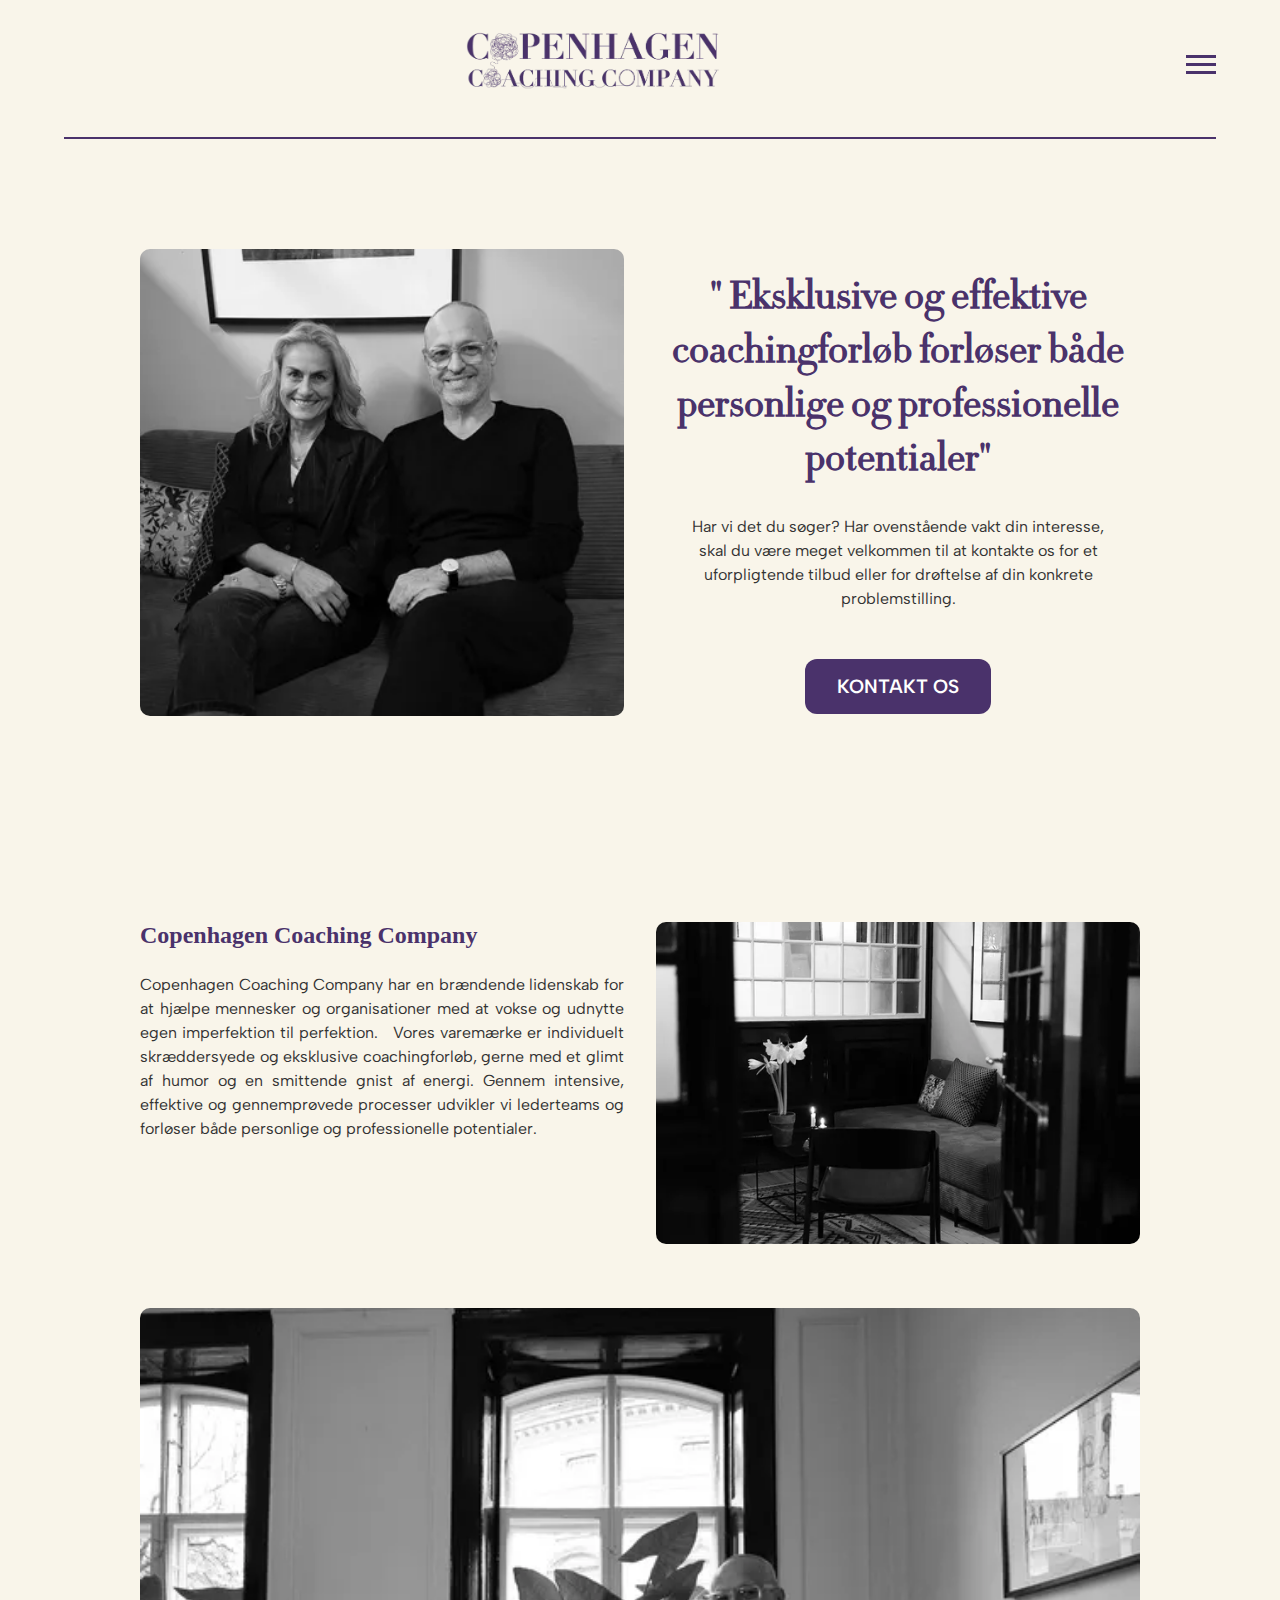
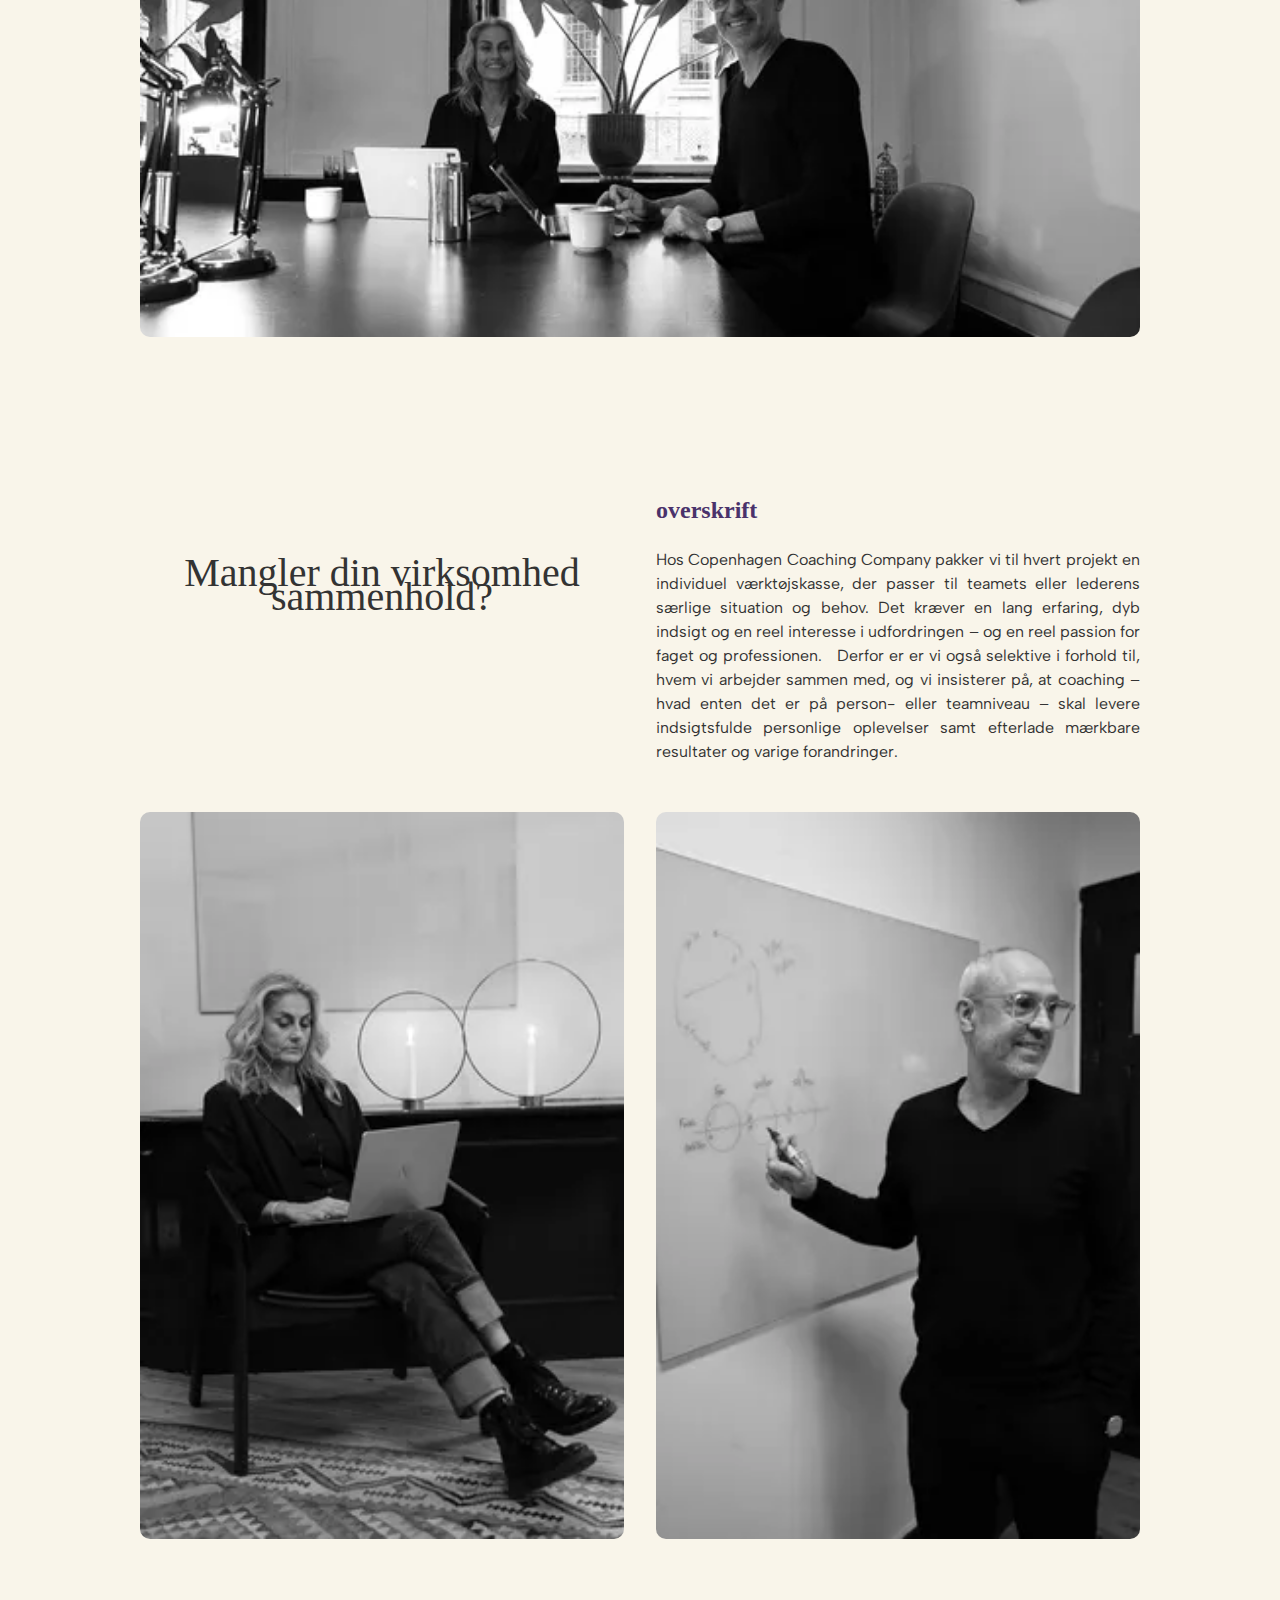
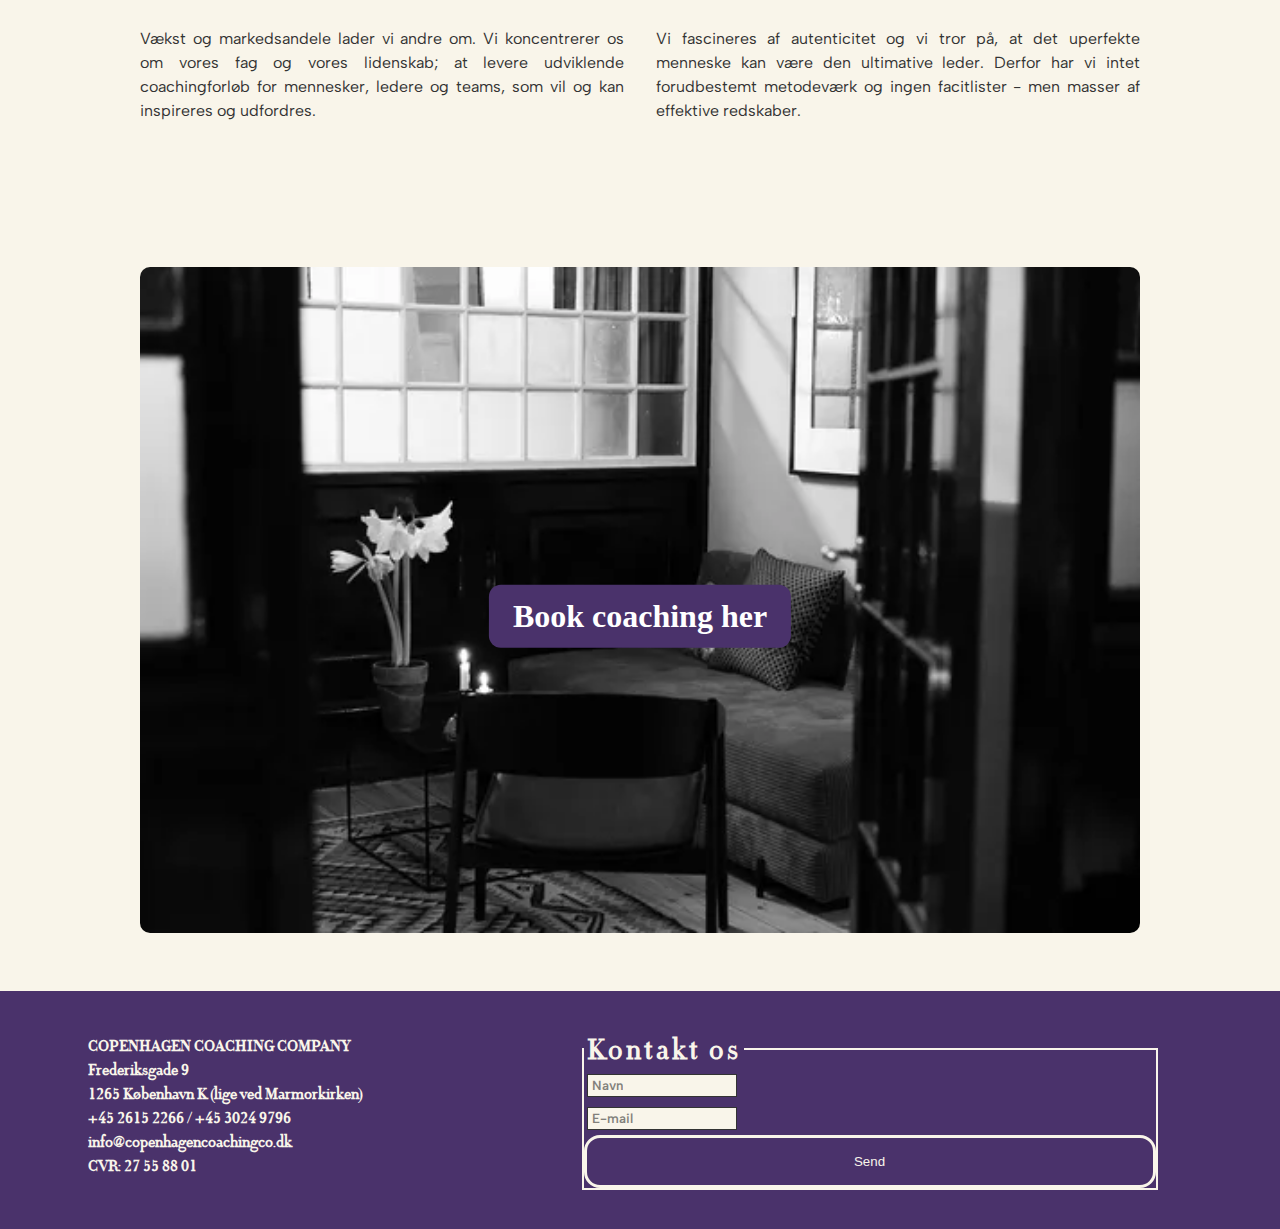
==== index.html @ 11c20cec "oprydning af kode" ====
<!DOCTYPE html>
<html lang="da">
  <head>
    <meta charset="UTF-8" />
    <meta name="viewport" content="width=device-width, initial-scale=1.0" />
    <link rel="stylesheet" href="css/mutual_styles.css" />
    <link rel="stylesheet" href="css/forside.css" />
    <meta name="robots" content="noindex" />
    <!-- FONT -->
    <link rel="preconnect" href="https://fonts.googleapis.com" />
    <link rel="preconnect" href="https://fonts.gstatic.com" crossorigin />
    <link
      href="https://fonts.googleapis.com/css2?family=Albert+Sans:ital,wght@0,100..900;1,100..900&display=swap"
      rel="stylesheet"
    />
    <!-- FONT -->

    <title>Copenhagen Coaching Company</title>
  </head>
  <body>
    <header>
      <nav>
        <div class="placer"></div>
        <a href="index.html"
          ><img class="logo" src="billeder/CCC.LOGO.webp" alt="CCC Logo"
        /></a>
        <ul class="menu">
          <li><a href="index.html">Forside</a></li>
          <li><a href="ydelser.html">Vores Ydelser</a></li>
          <li><a href="hvem-er-vi.html">Hvem er vi?</a></li>
          <li><a href="kontakt.html">Kontakt</a></li>
        </ul>
        <div class="burger">
          <div class="line"></div>
          <div class="line"></div>
          <div class="line"></div>
        </div>
      </nav>
      <hr />
    </header>

    <main>
      <blockquote class="hide_desktop">
        " Eksklusive og effektive coachingforløb forløser både personlige og
        professionelle potentialer"
      </blockquote>
      <section class="none_to_grid_1-1" id="firstgrid">
        <img
          src="billeder/fælles_1_result.webp"
          alt="Kirsten Cleeman og Rene Bach"
        />

        <div>
          <blockquote class="hide_mobil">
            " Eksklusive og effektive coachingforløb forløser både personlige og
            professionelle potentialer"
          </blockquote>
          <p class="p1">
            Har vi det du søger? Har ovenstående vakt din interesse, skal du
            være meget velkommen til at kontakte os for et uforpligtende tilbud
            eller for drøftelse af din konkrete problemstilling.
          </p>
          <a href="kontakt.html" class="button">KONTAKT OS</a>
        </div>
      </section>

      <section class="none_to_grid_1-1">
        <div>
          <h2>Copenhagen Coaching Company</h2>
          <p>
            Copenhagen Coaching Company har en brændende lidenskab for at hjælpe
            mennesker og organisationer med at vokse og udnytte egen
            imperfektion til perfektion.   Vores varemærke er individuelt
            skræddersyede og eksklusive coachingforløb, gerne med et glimt af
            humor og en smittende gnist af energi. Gennem intensive, effektive
            og gennemprøvede processer udvikler vi lederteams og forløser både
            personlige og professionelle potentialer.
          </p>
        </div>
        <img src="billeder/lokale_1_result.webp" alt="Lokale" />
        <img
          src="billeder/fælles_2_result.webp"
          alt="Kirsten Cleeman og Rene Bach ved et bord"
          class="span_2c"
        />
      </section>

      <section class="none_to_grid_1-1">
        <p class="stortxt">Mangler din virksomhed sammenhold?</p>
        <div>
          <h2>overskrift</h2>
          <p>
            Hos Copenhagen Coaching Company pakker vi til hvert projekt en
            individuel værktøjskasse, der passer til teamets eller lederens
            særlige situation og behov. Det kræver en lang erfaring, dyb indsigt
            og en reel interesse i udfordringen – og en reel passion for faget
            og professionen.   Derfor er er vi også selektive i forhold til,
            hvem vi arbejder sammen med, og vi insisterer på, at coaching – hvad
            enten det er på person- eller teamniveau – skal levere indsigtsfulde
            personlige oplevelser samt efterlade mærkbare resultater og varige
            forandringer.
          </p>
        </div>
        <img src="billeder/kirsten_4_result.webp" alt="Kirsten på computer" />
        <img src="billeder/Rene_6_result.webp" alt="Rene pejer på en tavle" />
        <p>
          Vækst og markedsandele lader vi andre om. Vi koncentrerer os om vores
          fag og vores lidenskab; at levere udviklende coachingforløb for
          mennesker, ledere og teams, som vil og kan inspireres og udfordres.
        </p>
        <p>
          Vi fascineres af autenticitet og vi tror på, at det uperfekte menneske
          kan være den ultimative leder. Derfor har vi intet forudbestemt
          metodeværk og ingen facitlister - men masser af effektive redskaber.
        </p>
      </section>

      <div class="image-container">
        <img src="billeder/lokale_1_result.webp" alt="Flot lokale" />
        <a href="kontakt.html" class="button2">Book coaching her</a>
      </div>
    </main>

    <footer>
      <p class="footerp">
        COPENHAGEN COACHING COMPANY <br />
        Frederiksgade 9 <br />
        1265 København K (lige ved Marmorkirken) <br />
        +45 2615 2266 / +45 3024 9796 <br />
        info@copenhagencoachingco.dk <br />
        CVR: 27 55 88 01
      </p>

      <form>
        <fieldset class="kontaktform">
          <legend>Kontakt os</legend>
          <label for="fnavn">
            <input
              type="text"
              name="fnavn"
              id="fnavn"
              required
              placeholder="Navn"
            />
          </label>

          <label for="mail">
            <input
              type="email"
              name="email"
              id="email"
              required
              placeholder="E-mail"
            />
          </label>

          <button type="submit">Send</button>
        </fieldset>
      </form>
    </footer>
    <script src="js/menu.js"></script>
  </body>
</html>
---- css/mutual_styles.css ----
* {
  margin: 0;
  padding: 0;
  box-sizing: border-box;
}

img {
  width: 100%;
  height: auto;
  display: block;
}

/* -----------FONT FACE START --------------*/
@font-face {
  font-family: "didotbold";
  src: url("../font/didot_bold-webfont.woff2") format("woff2"),
    url("../font/didot_bold-webfont.woff") format("woff");
  font-weight: normal;
  font-style: normal;
}

@font-face {
  font-family: "didotitalic";
  src: url("../font/didot_italic-webfont.woff2") format("woff2"),
    url("../font/didot_italic-webfont.woff") format("woff");
  font-weight: normal;
  font-style: normal;
}

@font-face {
  font-family: "didot_titleregular";
  src: url("../font/didot_title-webfont.woff2") format("woff2"),
    url("../font/didot_title-webfont.woff") format("woff");
  font-weight: normal;
  font-style: normal;
}

@font-face {
  font-family: "didotregular";
  src: url("../font/didot-webfont.woff2") format("woff2"),
    url("../font/didot-webfont.woff") format("woff");
  font-weight: normal;
  font-style: normal;
}

/* ----------- VARIABLE --------------*/
:root {
  /* Primære farve til hele sitet */
  --primary: #f9f5ea;

  /* Sekundære farve til hele sitet */
  --secondary: #4a326b;

  /* Kontrast/tertiær farve til hele sitet */
  --contrast: #c5baaa;

  /* Primær font */
  --main_font: "didotregular", sans-serif;

  /* Brødtekst font */
  --txt_font: "Albert Sans", sans-serif;

  /* Brødtekst farve  */
  --txt_color: #333333;
}

/* -----------FONT --------------*/
h1 {
  font-family: var(--main_font);
  color: var(--secondary);
  font-weight: 800;
}

h2 {
  font-family: var(--main_font);
  color: var(--secondary);
  font-weight: 600;
}

h3 {
  font-family: var(--txt_font);
  color: var(--txt_color);
}

p {
  font-family: var(--txt_font);
  color: var(--txt_color);
  line-height: 1.5rem;
}

a {
  font-family: var(--main_font);
  text-decoration: none;
  color: var(--txt_color);
  font-weight: 600;
}

li {
  font-family: var(--txt_font);
  color: var(--txt_color);
}

blockquote {
  font-family: var(--main_font);
  color: var(--secondary);
  font-weight: 800;
  font-size: 2rem;
  padding-top: 4rem;
  text-align: center;
}

summary {
  font-family: var(--main_font);
  color: var(--secondary);
  font-weight: 600;
}

/*---------- BAGGRUNDSFARVER ----------*/
.bg_color1 {
  background-color: var(--primary);
}

.bg_color2 {
  background-color: var(--secondary);
}

.bg_color3 {
  background-color: var(--contrast);
}

/*---------- BURGER MENU ----------*/
.menu {
  display: none;
}

.burger {
  width: 30px;
  height: 20px;
  cursor: pointer;
  margin: 40px 5vw 0 0;
}

.burger .line {
  width: 100%;
  border-bottom: 3px solid var(--secondary);
  margin-bottom: 5px;
  transition: 200ms linear;
}

.burger.active .line:nth-child(1) {
  transform: rotate(45deg) translate(5px, 5px);
  transition: 200ms linear;
}

.burger.active .line:nth-child(2) {
  opacity: 0;
  transition: 150ms linear;
}

.burger.active .line:nth-child(3) {
  transform: rotate(-45deg) translate(5px, -5px);
  transition: 200ms linear;
}

nav.active .menu {
  display: block;
  background-color: var(--primary);
  position: absolute;
  top: 85px;
  right: 0;
  width: 25%;
  min-width: 25ch;
  box-shadow: -3px 7px 15px var(--secondary);
  z-index: 1;
}

nav.active .menu li {
  margin: 10px 20px;
}

nav.active .menu a {
  font-size: 1.5rem;
  color: var(--txt_color);
}
/*---------- HEADER ----------*/
nav {
  display: flex;
  justify-content: space-between;
}

.menu a {
  display: block;
  position: relative;
  color: var(--txt_color);
  font-family: var(--main_font);
  text-decoration: none;
  text-align: end;
}

.menu a::after {
  content: "";
  position: absolute;
  bottom: 0;
  left: 0;
  width: 100%;
  height: 0.1em;
  background-color: var(--secondary);
  opacity: 0;
  transition: opacity 300ms, transform 300ms;
}
.menu li {
  margin: 0 1rem;
  list-style: none;
}

.menu li a {
  overflow: hidden;
}

.menu li a::after {
  opacity: 1;
  transform: translate3d(-101%, 0, 0);
}

.menu li a:hover::after,
.menu li a:focus::after {
  transform: translate3d(0, 0, 0);
}

/*---------- KONTAKTFORMULAR ----------*/
.kontaktform {
  display: grid;
  width: 45vw;
  border: var(--primary) solid 2px;
  min-width: 50ch;
}

#fnavn,
#email {
  width: 35%;
  margin: 5px 3px;
  padding: 3px 4px;
  background-color: var(--primary);
  border: var(--txt_color) solid 1px;
  max-width: 150px;
}

legend {
  font-family: var(--main_font);
  color: var(--primary);
  font-size: 1.8rem;
  font-weight: 600;
  letter-spacing: 3px;
  padding-inline: 3px;
}

#besked {
  width: 85%;
  height: 15cqw;
  margin: 5px 3px 0px 3px;
  padding: 3px 4px;
  background-color: var(--primary);
  border: var(--txt_color) solid 1px;
  max-height: 120px;
}

#submit {
  width: 15%;
  margin: 1px 0 5px 3px;
  font-family: var(--txt_font);
  font-weight: 600;
  color: var(--txt_color);
  background-color: var(--primary);
  border: var(--txt_color) solid 1px;
  border-top-left-radius: 3px;
  border-top-right-radius: 12px;
  border-bottom-left-radius: 12px;
  border-bottom-right-radius: 3px;
}

#submit:hover {
  background-color: var(--secondary);
  border-color: var(--contrast);
  color: var(--primary);
}

input::placeholder,
#besked::placeholder {
  font-family: var(--txt_font);
  font-weight: 600;
  color: var(--txt_color);
  opacity: 60%;
}

/*---------- FOOTER ----------*/
footer {
  display: grid;
  background-color: var(--secondary);
  padding: 3vw 3vw;
  margin-top: 2vw;
  margin-inline: auto;
  position: relative;
  bottom: 0;
  width: 100%;
}

footer p {
  border-bottom: var(--txt_color) solid 3px;
  padding: 5px 50px;
  max-width: 50ch;
  font-family: var(--main_font);
  color: var(--primary);
  font-weight: 600;
}

footer p,
footer form {
  margin-inline: auto;
}

/*---------- LAYOUT ----------*/
main {
  max-width: 70vw;
  margin: 5cqw auto;
  position: relative;
  min-height: 70vh;
}

header {
  padding-top: 15px;
  width: 100%;
  position: sticky;
  top: 0;
  background-color: var(--primary);
  z-index: 100;
}

hr {
  margin-top: 15px;
  border: solid var(--secondary) 1px;
  width: 90vw;
  margin-inline: auto;
  padding-bottom: 0;
}

.logo {
  margin-top: 15px;
  height: 60px;
}

/*---------- FARVER ----------*/

body {
  background-color: var(--primary);
}

.kontakt {
  background-color: var(--secondary);
  color: var(--primary);
  font-family: var(--txt_font);
  font-weight: 500;
  letter-spacing: 1px;
  padding: 3px 20px;
  border-top-left-radius: 3px;
  border-top-right-radius: 12px;
  border-bottom-left-radius: 12px;
  border-bottom-right-radius: 3px;
}

/*---------- MEDIA QUERY ----------  */
@media (min-width: 800px) {
  .none_to_grid_1-1 {
    display: grid;
    grid-template-columns: 1fr 1fr;
    gap: 15px;
  }

  footer {
    display: flex;
    justify-content: space-between;
  }

  footer p {
    border: none;
    padding: none;
    margin-left: 0;
  }
}

@media (min-width: 1300px) {
  main {
    max-width: 1000px;
  }
}
---- css/forside.css ----
main {
  max-width: 1000px;
  margin-left: 2rem;
  margin-right: 2rem;
}
/* MOBIL */

#firstgrid {
  padding-top: 10rem;
}

blockquote {
  font-size: 40px;
  padding-top: 4rem;
  text-align: center;
}

.p1 {
  text-align: center;
  padding-top: 2rem;
  padding-bottom: 1rem;
  padding-left: 2rem;
  padding-right: 2rem;
  padding-bottom: 3rem;
}

p {
  /* text-align: start; */
  padding-top: 1.5rem;
  padding-bottom: 1rem;
}

h2 {
  text-align: start;
  font-family: rubik one;
}

div {
  text-align: center;
}

.button {
  display: inline-block;
  background-color: #4a326b;
  color: #ffffff;
  padding: 1rem 2rem;
  font-size: 1.2rem;
  border-radius: 12px;
  text-align: center;
  font-family: albert sans;
  transition: background-color 0.3s ease; /* Smooth hover effect */
  margin-bottom: 5rem;
}

.button:hover {
  background-color: #3a2a4d;
  cursor: pointer;
}

img {
  height: auto;
  width: 100%;
  align-self: center;
  border-radius: 10px;
  margin-bottom: 2rem;
}

.stortxt {
  font-family: didot;
  font-size: 40px;
  padding-top: 4rem;
  padding-bottom: 3rem;
  text-align: center;
}

.button2 {
  position: absolute;
  transform: translate(-50%, -50%);
  font-size: 2rem;
  font-family: didot;
  text-align: center;
  z-index: 1;
  top: 50%; /* Move to center vertically */
  left: 50%; /* Move to center horizontally */
  background-color: #4a326b; /* Purple background */
  color: #ffffff; /* White text */
  text-decoration: none;
  padding: 0.8rem 1.5rem; /* Button padding */
  font-size: 1.1rem;
  border-radius: 12px;
  transition: background-color 0.3s ease;
}

.image-container {
  position: relative; /* Establishes positioning context */
  display: inline-block; /* Size container to the image */
}

.image-container img {
  display: block; /* Removes bottom gap */
  width: 100%; /* Ensure image fits container */
  height: auto; /* Maintain aspect ratio */
}

button {
  border-radius: 1rem;
  padding: 1rem;
  background-color: var(--secondary);
  border: solid var(--primary);
  color: var(--primary);
}

@media (min-width: 800px) {
  .none_to_grid_1-1 {
    display: grid;
    grid-template-columns: 1fr 1fr;
  }
  main {
    max-width: 1000px;
    margin: 0 auto;
  }

  .none_to_grid_1-1 {
    padding-bottom: 8rem;
    gap: 2rem;
  }

  #firstgrid {
    padding-top: 4rem;
  }

  .span_2c {
    grid-column: span 2;
  }

  blockquote {
    font-size: 40px;
    padding-top: 4rem;
    text-align: center;
  }

  .p1 {
    text-align: center;
    padding-top: 2rem;
    padding-bottom: 1rem;
    padding-left: 2rem;
    padding-right: 2rem;
    padding-bottom: 3rem;
  }

  p {
    text-align: justify;
  }

  h2 {
    text-align: start;
    font-family: rubik one;
  }

  .button {
    display: inline-block;
    background-color: #4a326b;
    color: #ffffff;
    padding: 1rem 2rem;
    font-size: 1.2rem;
    border-radius: 12px;
    text-align: center;
    font-family: albert sans;
    transition: background-color 0.3s ease; /* Smooth hover effect */
  }

  .button:hover {
    background-color: #3a2a4d;
    cursor: pointer;
  }

  img {
    height: auto;
    width: 100%;
    align-self: center;
    border-radius: 10px;
    margin-bottom: 2rem;
  }

  .stortxt {
    font-family: didot;
    font-size: 40px;
    text-align: center;
  }

  .button2 {
    transform: translate(-50%, -50%);
    font-size: 2rem;
    font-family: didot;
    text-align: center;
    z-index: 1;
    top: 50%; /* Move to center vertically */
    left: 50%; /* Move to center horizontally */
    background-color: #4a326b;
    color: #ffffff;
    text-decoration: none;
    padding: 0.8rem 1.5rem;
    border-radius: 12px;
  }

  .image-container {
    position: relative;
    display: flex;
    justify-content: center;
    align-items: center;
    text-align: center;
  }

  .image-container img {
    display: inline-block;
    display: block;
    width: 100%;
    height: auto;
  }

  .hide_desktop {
    display: none;
  }
}

@media (max-width: 800px) {
  .hide_mobil {
    display: none;
  }
}
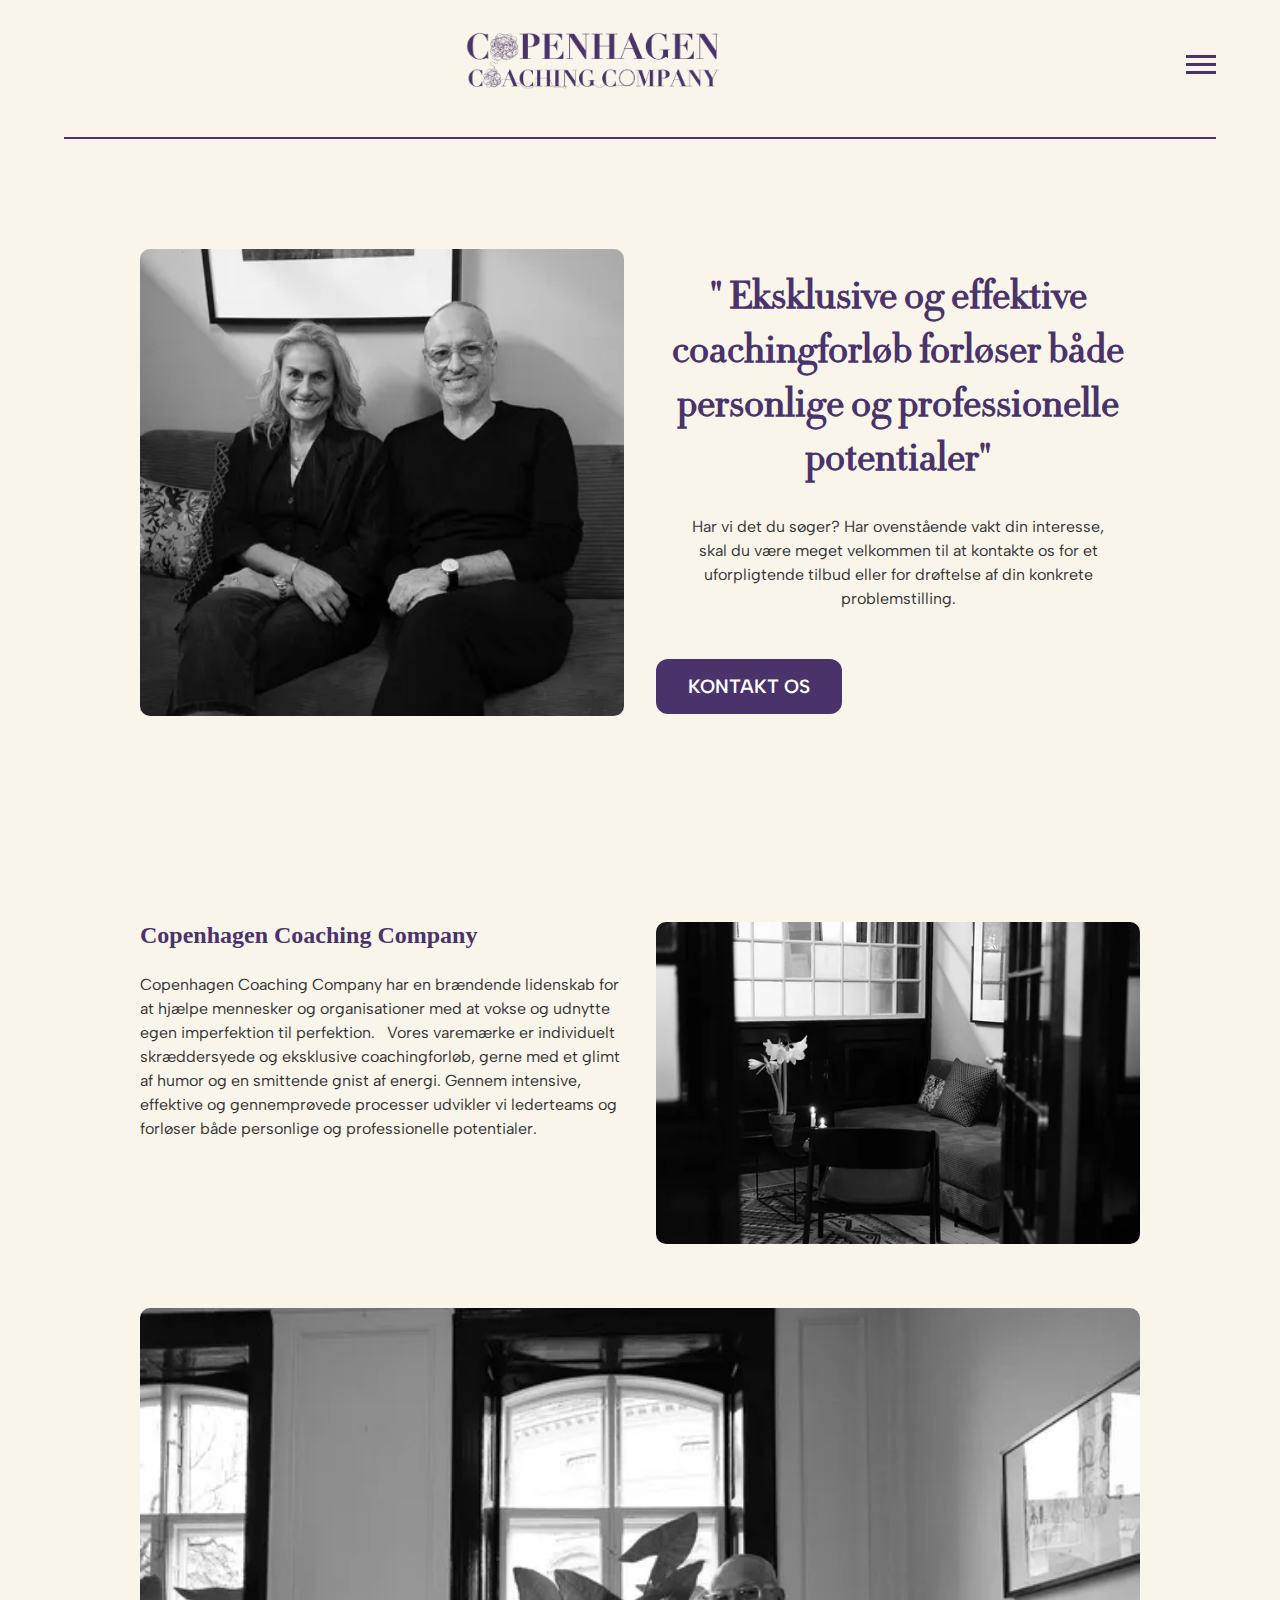
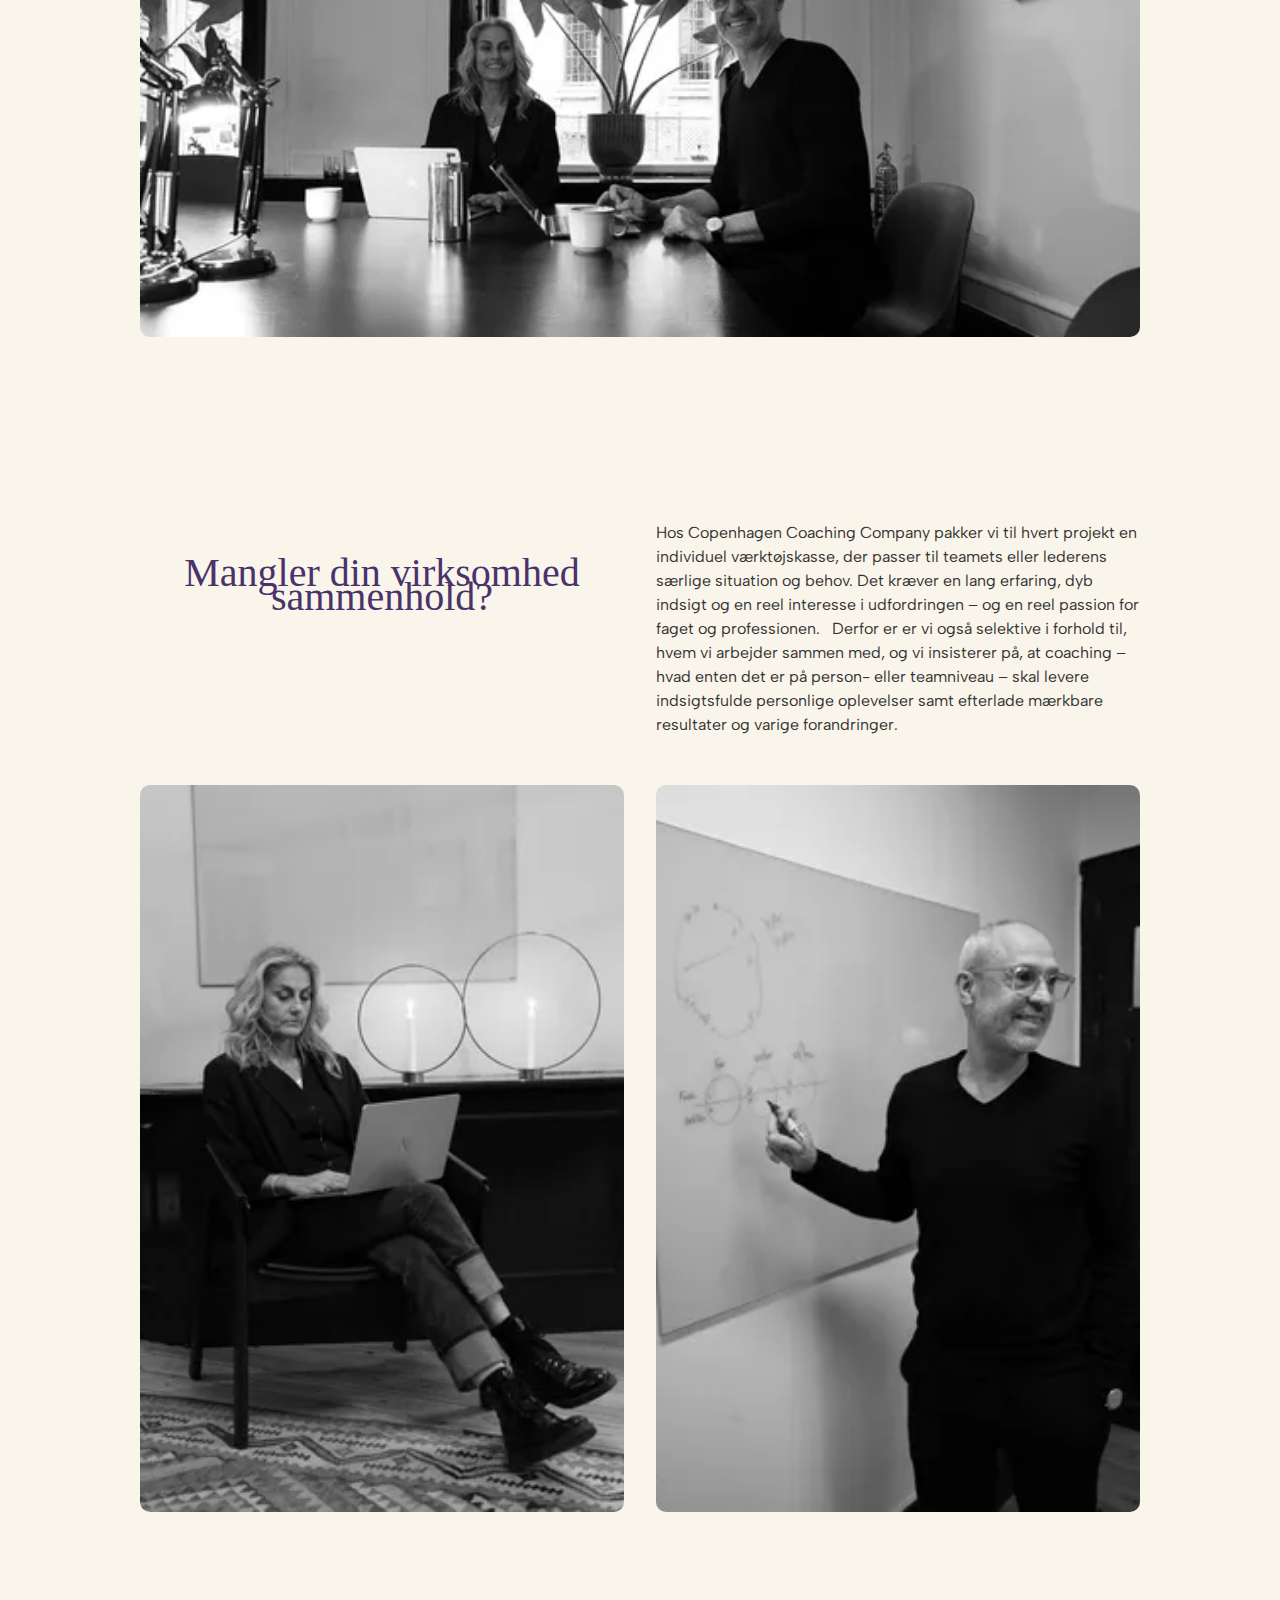
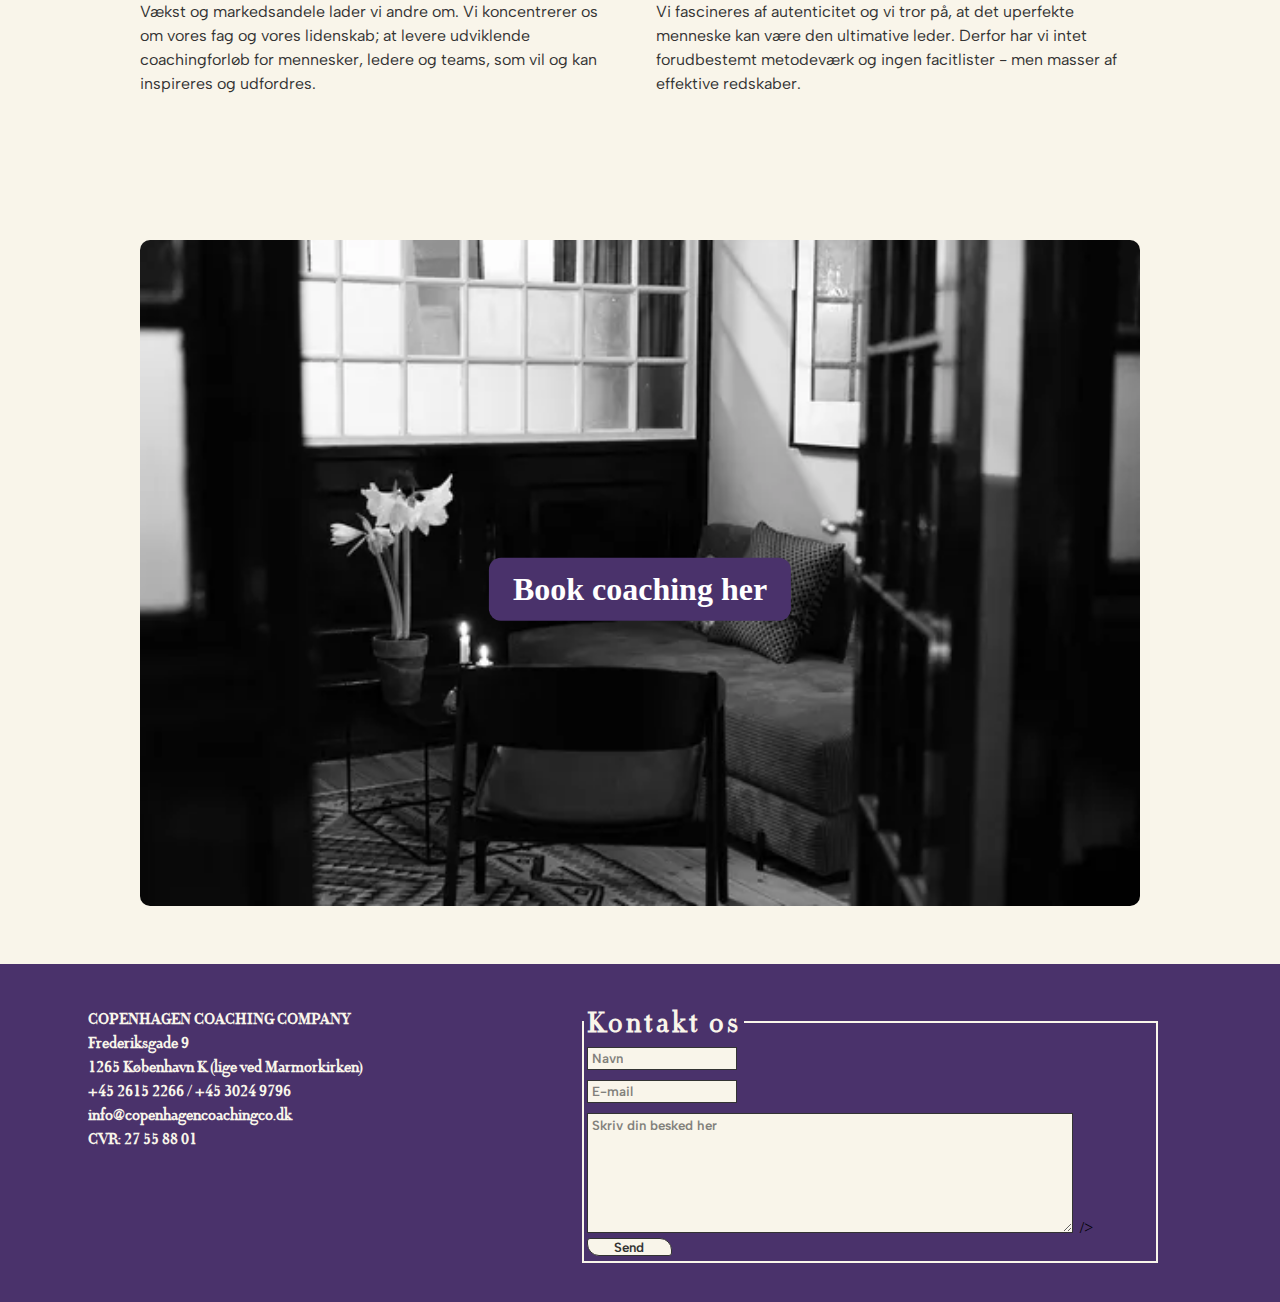
==== commit dc50245f: "Merge branch 'vers.0.0' of https://github.com/multimediemartin/virksomhedssite into vers.0.0" ====
--- a/index.html
+++ b/index.html
@@ -51,7 +51,7 @@
         />
 
         <div>
-          <blockquote class="hide_mobil">
+          <blockquote>
             " Eksklusive og effektive coachingforløb forløser både personlige og
             professionelle potentialer"
           </blockquote>
@@ -88,7 +88,6 @@
       <section class="none_to_grid_1-1">
         <p class="stortxt">Mangler din virksomhed sammenhold?</p>
         <div>
-          <h2>overskrift</h2>
           <p>
             Hos Copenhagen Coaching Company pakker vi til hvert projekt en
             individuel værktøjskasse, der passer til teamets eller lederens
@@ -154,7 +153,17 @@
             />
           </label>
 
-          <button type="submit">Send</button>
+          <label for="besked">
+            <textarea
+              name="besked"
+              id="besked"
+              required
+              placeholder="Skriv din besked her"
+            ></textarea>
+            /></label
+          >
+
+          <button type="submit" id="submit">Send</button>
         </fieldset>
       </form>
     </footer>
--- a/css/forside.css
+++ b/css/forside.css
@@ -6,17 +6,19 @@
 /* MOBIL */
 
 #firstgrid {
-  padding-top: 10rem;
+  padding-top: 3rem;
 }
 
 blockquote {
   font-size: 40px;
   padding-top: 4rem;
-  text-align: center;
-}
-
+}
+
+.center1 {
+  text-align: center;
+  align-items: center;
+}
 .p1 {
-  text-align: center;
   padding-top: 2rem;
   padding-bottom: 1rem;
   padding-left: 2rem;
@@ -31,18 +33,13 @@
 }
 
 h2 {
-  text-align: start;
   font-family: rubik one;
-}
-
-div {
-  text-align: center;
 }
 
 .button {
   display: inline-block;
-  background-color: #4a326b;
-  color: #ffffff;
+  background-color: var(--secondary);
+  color: var(--primary);
   padding: 1rem 2rem;
   font-size: 1.2rem;
   border-radius: 12px;
@@ -71,6 +68,7 @@
   padding-top: 4rem;
   padding-bottom: 3rem;
   text-align: center;
+  color: var(--secondary);
 }
 
 .button2 {
@@ -82,10 +80,10 @@
   z-index: 1;
   top: 50%; /* Move to center vertically */
   left: 50%; /* Move to center horizontally */
-  background-color: #4a326b; /* Purple background */
-  color: #ffffff; /* White text */
+  background-color: var(--secondary);
+  color: var(--primary);
   text-decoration: none;
-  padding: 0.8rem 1.5rem; /* Button padding */
+  padding: 0.8rem 1.5rem;
   font-size: 1.1rem;
   border-radius: 12px;
   transition: background-color 0.3s ease;
@@ -93,18 +91,17 @@
 
 .image-container {
   position: relative; /* Establishes positioning context */
-  display: inline-block; /* Size container to the image */
+  display: inline-block;
 }
 
 .image-container img {
-  display: block; /* Removes bottom gap */
-  width: 100%; /* Ensure image fits container */
-  height: auto; /* Maintain aspect ratio */
+  display: block;
+  width: 100%;
+  height: auto;
 }
 
 button {
   border-radius: 1rem;
-  padding: 1rem;
   background-color: var(--secondary);
   border: solid var(--primary);
   color: var(--primary);
@@ -146,10 +143,6 @@
     padding-left: 2rem;
     padding-right: 2rem;
     padding-bottom: 3rem;
-  }
-
-  p {
-    text-align: justify;
   }
 
   h2 {
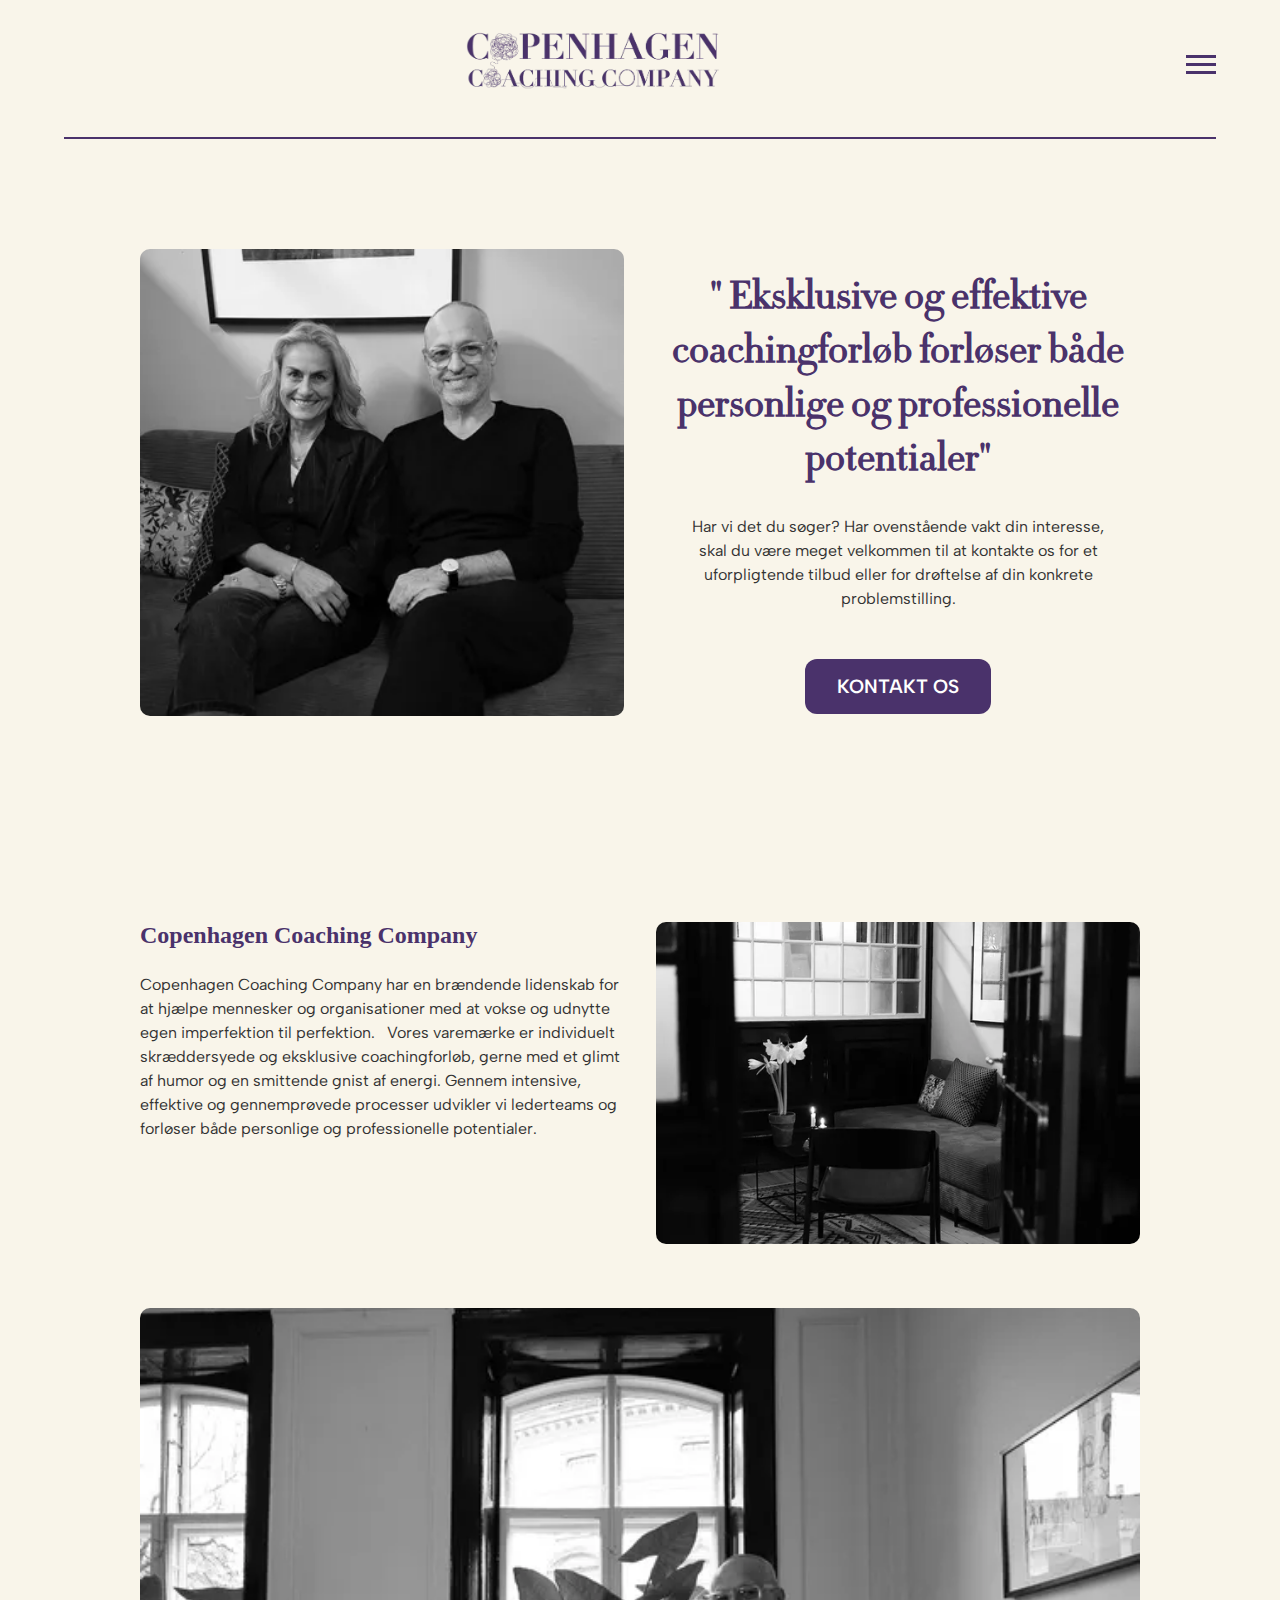
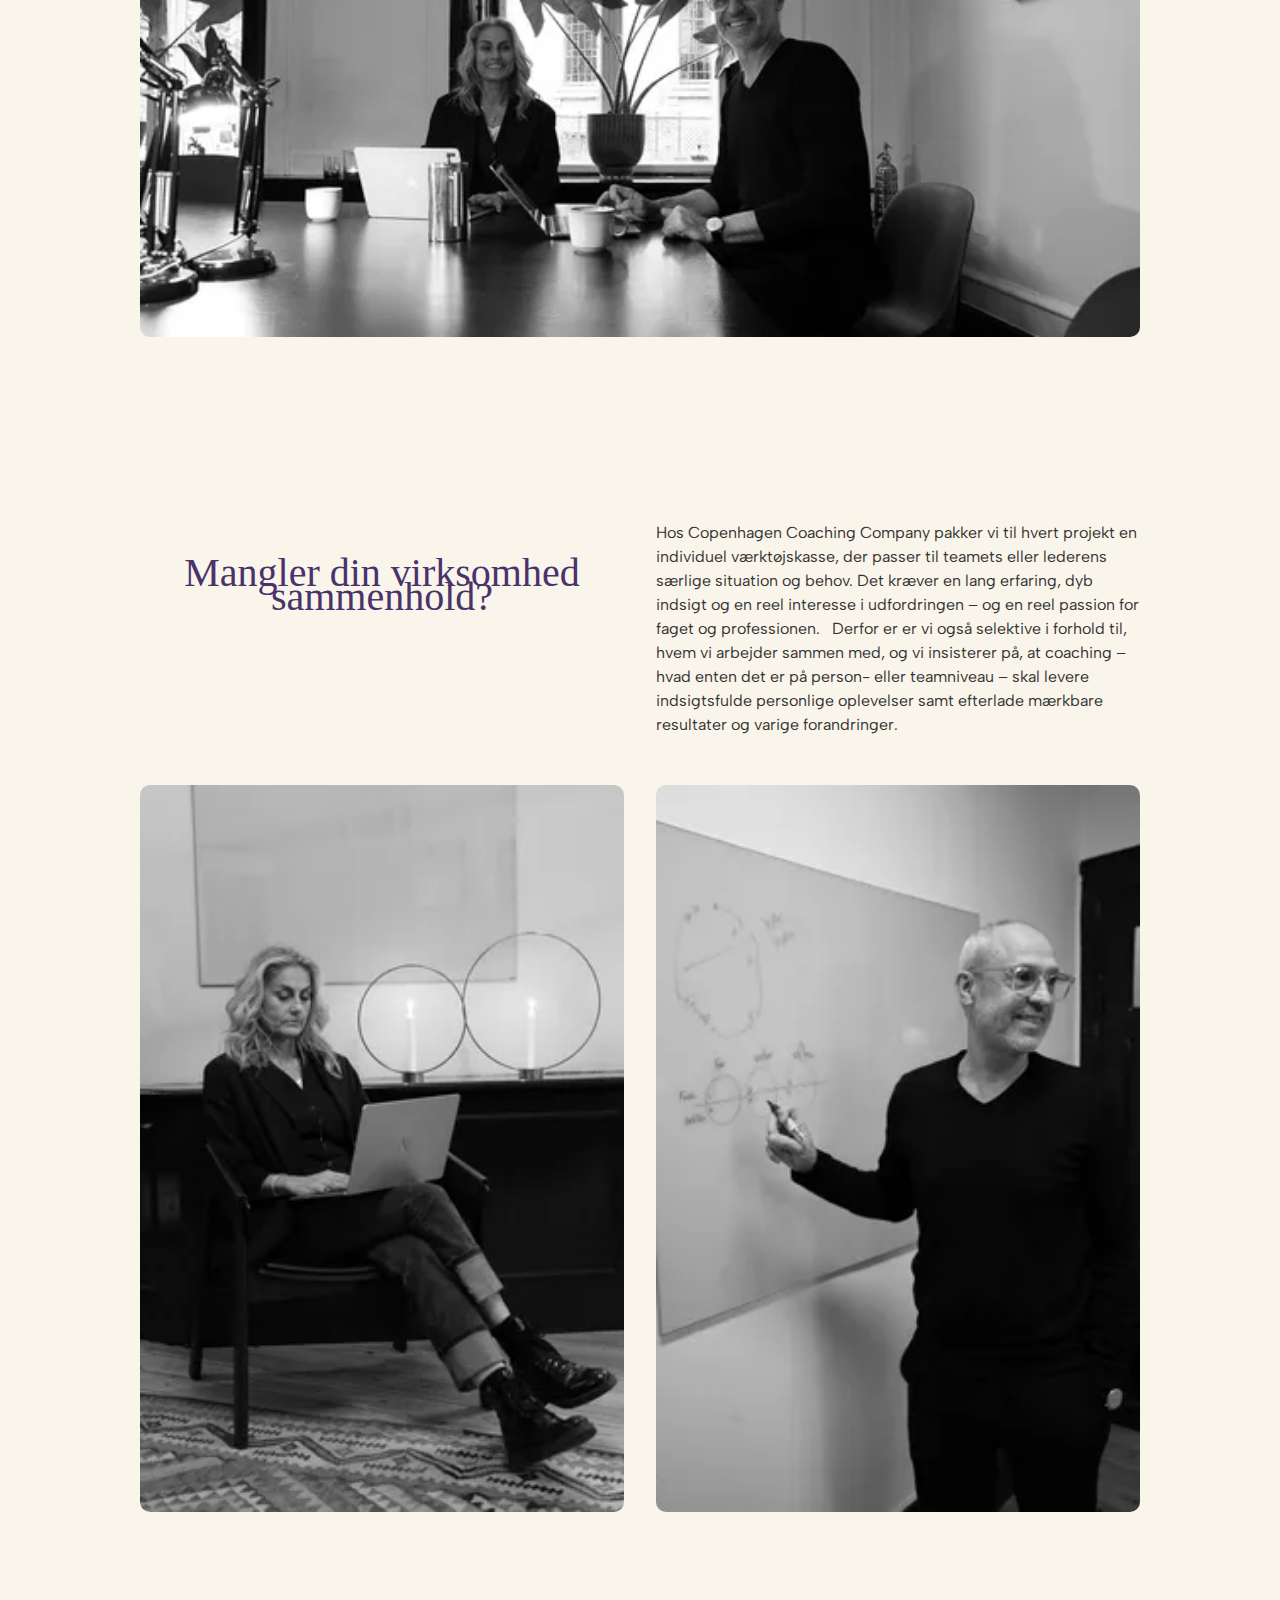
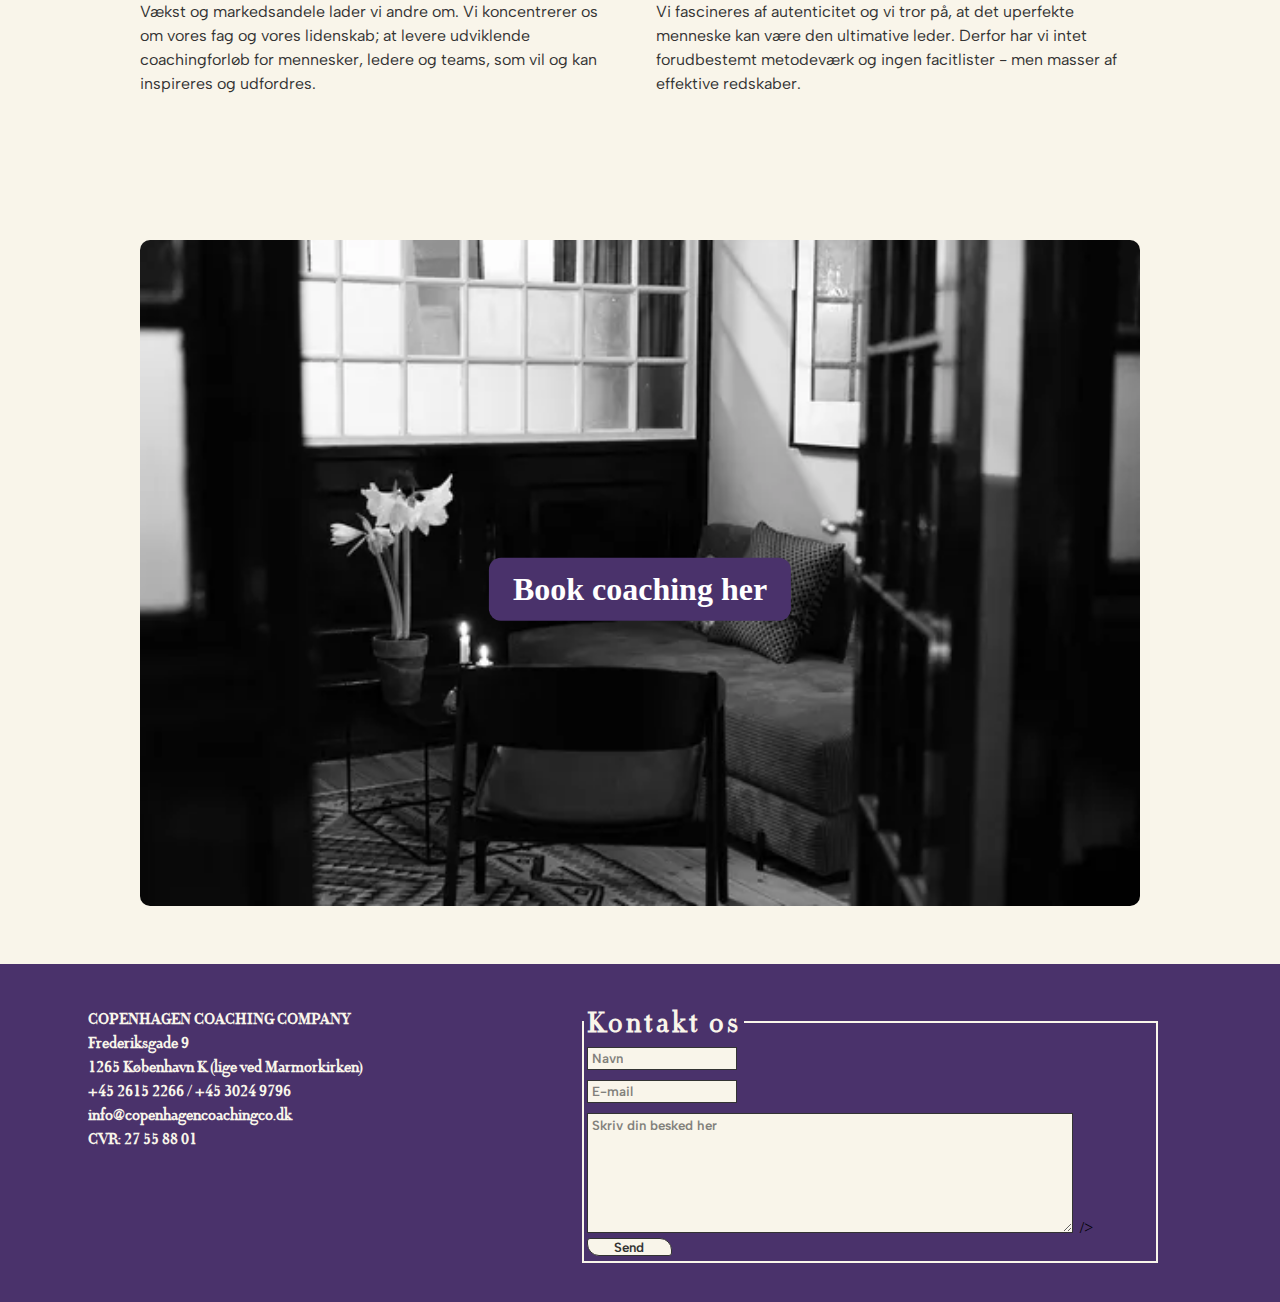
==== commit 71a711df: "text.center" ====
--- a/index.html
+++ b/index.html
@@ -9,10 +9,7 @@
     <!-- FONT -->
     <link rel="preconnect" href="https://fonts.googleapis.com" />
     <link rel="preconnect" href="https://fonts.gstatic.com" crossorigin />
-    <link
-      href="https://fonts.googleapis.com/css2?family=Albert+Sans:ital,wght@0,100..900;1,100..900&display=swap"
-      rel="stylesheet"
-    />
+    <link href="https://fonts.googleapis.com/css2?family=Albert+Sans:ital,wght@0,100..900;1,100..900&display=swap" rel="stylesheet" />
     <!-- FONT -->
 
     <title>Copenhagen Coaching Company</title>
@@ -21,9 +18,7 @@
     <header>
       <nav>
         <div class="placer"></div>
-        <a href="index.html"
-          ><img class="logo" src="billeder/CCC.LOGO.webp" alt="CCC Logo"
-        /></a>
+        <a href="index.html"><img class="logo" src="billeder/CCC.LOGO.webp" alt="CCC Logo" /></a>
         <ul class="menu">
           <li><a href="index.html">Forside</a></li>
           <li><a href="ydelser.html">Vores Ydelser</a></li>
@@ -40,26 +35,13 @@
     </header>
 
     <main>
-      <blockquote class="hide_desktop">
-        " Eksklusive og effektive coachingforløb forløser både personlige og
-        professionelle potentialer"
-      </blockquote>
+      <blockquote class="hide_desktop">" Eksklusive og effektive coachingforløb forløser både personlige og professionelle potentialer"</blockquote>
       <section class="none_to_grid_1-1" id="firstgrid">
-        <img
-          src="billeder/fælles_1_result.webp"
-          alt="Kirsten Cleeman og Rene Bach"
-        />
+        <img src="billeder/fælles_1_result.webp" alt="Kirsten Cleeman og Rene Bach" />
 
-        <div>
-          <blockquote>
-            " Eksklusive og effektive coachingforløb forløser både personlige og
-            professionelle potentialer"
-          </blockquote>
-          <p class="p1">
-            Har vi det du søger? Har ovenstående vakt din interesse, skal du
-            være meget velkommen til at kontakte os for et uforpligtende tilbud
-            eller for drøftelse af din konkrete problemstilling.
-          </p>
+        <div class="center1">
+          <blockquote>" Eksklusive og effektive coachingforløb forløser både personlige og professionelle potentialer"</blockquote>
+          <p class="p1">Har vi det du søger? Har ovenstående vakt din interesse, skal du være meget velkommen til at kontakte os for et uforpligtende tilbud eller for drøftelse af din konkrete problemstilling.</p>
           <a href="kontakt.html" class="button">KONTAKT OS</a>
         </div>
       </section>
@@ -67,51 +49,21 @@
       <section class="none_to_grid_1-1">
         <div>
           <h2>Copenhagen Coaching Company</h2>
-          <p>
-            Copenhagen Coaching Company har en brændende lidenskab for at hjælpe
-            mennesker og organisationer med at vokse og udnytte egen
-            imperfektion til perfektion.   Vores varemærke er individuelt
-            skræddersyede og eksklusive coachingforløb, gerne med et glimt af
-            humor og en smittende gnist af energi. Gennem intensive, effektive
-            og gennemprøvede processer udvikler vi lederteams og forløser både
-            personlige og professionelle potentialer.
-          </p>
+          <p>Copenhagen Coaching Company har en brændende lidenskab for at hjælpe mennesker og organisationer med at vokse og udnytte egen imperfektion til perfektion.   Vores varemærke er individuelt skræddersyede og eksklusive coachingforløb, gerne med et glimt af humor og en smittende gnist af energi. Gennem intensive, effektive og gennemprøvede processer udvikler vi lederteams og forløser både personlige og professionelle potentialer.</p>
         </div>
         <img src="billeder/lokale_1_result.webp" alt="Lokale" />
-        <img
-          src="billeder/fælles_2_result.webp"
-          alt="Kirsten Cleeman og Rene Bach ved et bord"
-          class="span_2c"
-        />
+        <img src="billeder/fælles_2_result.webp" alt="Kirsten Cleeman og Rene Bach ved et bord" class="span_2c" />
       </section>
 
       <section class="none_to_grid_1-1">
         <p class="stortxt">Mangler din virksomhed sammenhold?</p>
         <div>
-          <p>
-            Hos Copenhagen Coaching Company pakker vi til hvert projekt en
-            individuel værktøjskasse, der passer til teamets eller lederens
-            særlige situation og behov. Det kræver en lang erfaring, dyb indsigt
-            og en reel interesse i udfordringen – og en reel passion for faget
-            og professionen.   Derfor er er vi også selektive i forhold til,
-            hvem vi arbejder sammen med, og vi insisterer på, at coaching – hvad
-            enten det er på person- eller teamniveau – skal levere indsigtsfulde
-            personlige oplevelser samt efterlade mærkbare resultater og varige
-            forandringer.
-          </p>
+          <p>Hos Copenhagen Coaching Company pakker vi til hvert projekt en individuel værktøjskasse, der passer til teamets eller lederens særlige situation og behov. Det kræver en lang erfaring, dyb indsigt og en reel interesse i udfordringen – og en reel passion for faget og professionen.   Derfor er er vi også selektive i forhold til, hvem vi arbejder sammen med, og vi insisterer på, at coaching – hvad enten det er på person- eller teamniveau – skal levere indsigtsfulde personlige oplevelser samt efterlade mærkbare resultater og varige forandringer.</p>
         </div>
         <img src="billeder/kirsten_4_result.webp" alt="Kirsten på computer" />
         <img src="billeder/Rene_6_result.webp" alt="Rene pejer på en tavle" />
-        <p>
-          Vækst og markedsandele lader vi andre om. Vi koncentrerer os om vores
-          fag og vores lidenskab; at levere udviklende coachingforløb for
-          mennesker, ledere og teams, som vil og kan inspireres og udfordres.
-        </p>
-        <p>
-          Vi fascineres af autenticitet og vi tror på, at det uperfekte menneske
-          kan være den ultimative leder. Derfor har vi intet forudbestemt
-          metodeværk og ingen facitlister - men masser af effektive redskaber.
-        </p>
+        <p>Vækst og markedsandele lader vi andre om. Vi koncentrerer os om vores fag og vores lidenskab; at levere udviklende coachingforløb for mennesker, ledere og teams, som vil og kan inspireres og udfordres.</p>
+        <p>Vi fascineres af autenticitet og vi tror på, at det uperfekte menneske kan være den ultimative leder. Derfor har vi intet forudbestemt metodeværk og ingen facitlister - men masser af effektive redskaber.</p>
       </section>
 
       <div class="image-container">
@@ -134,32 +86,15 @@
         <fieldset class="kontaktform">
           <legend>Kontakt os</legend>
           <label for="fnavn">
-            <input
-              type="text"
-              name="fnavn"
-              id="fnavn"
-              required
-              placeholder="Navn"
-            />
+            <input type="text" name="fnavn" id="fnavn" required placeholder="Navn" />
           </label>
 
           <label for="mail">
-            <input
-              type="email"
-              name="email"
-              id="email"
-              required
-              placeholder="E-mail"
-            />
+            <input type="email" name="email" id="email" required placeholder="E-mail" />
           </label>
 
           <label for="besked">
-            <textarea
-              name="besked"
-              id="besked"
-              required
-              placeholder="Skriv din besked her"
-            ></textarea>
+            <textarea name="besked" id="besked" required placeholder="Skriv din besked her"></textarea>
             /></label
           >
 
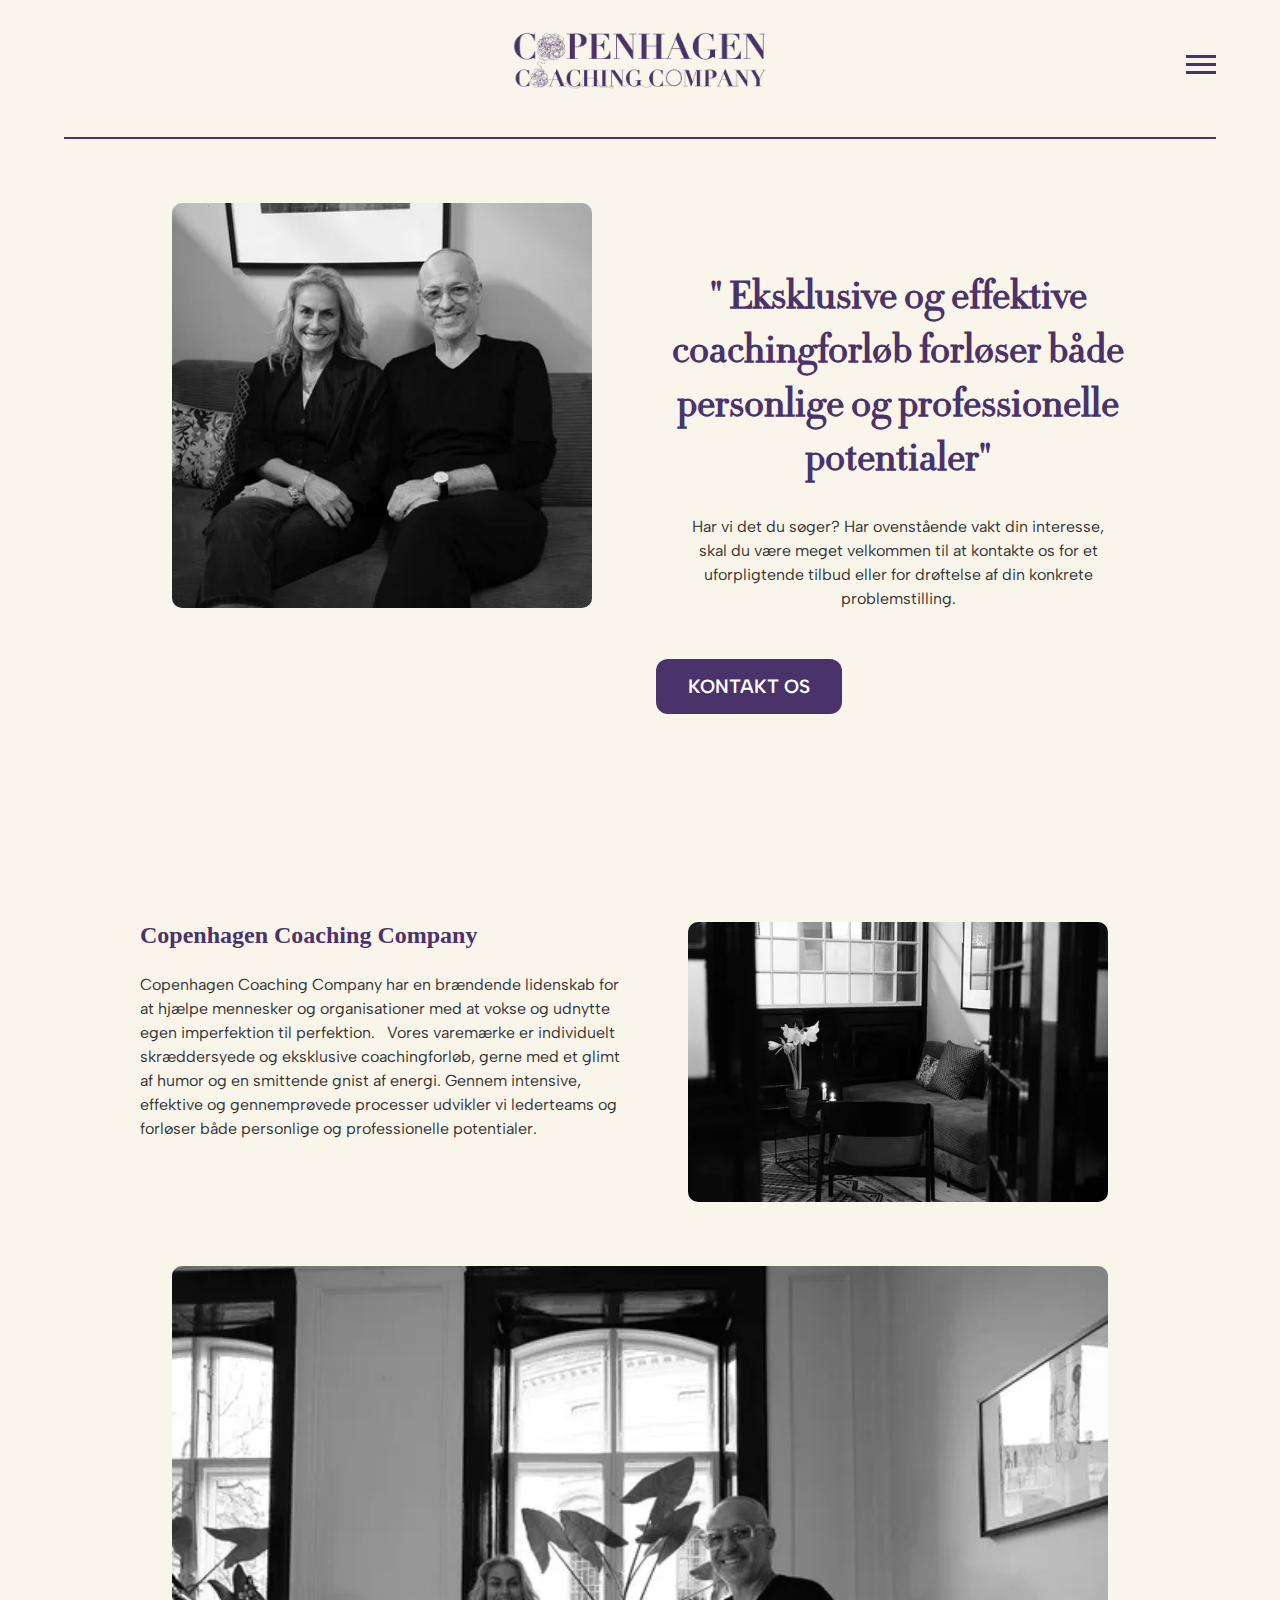
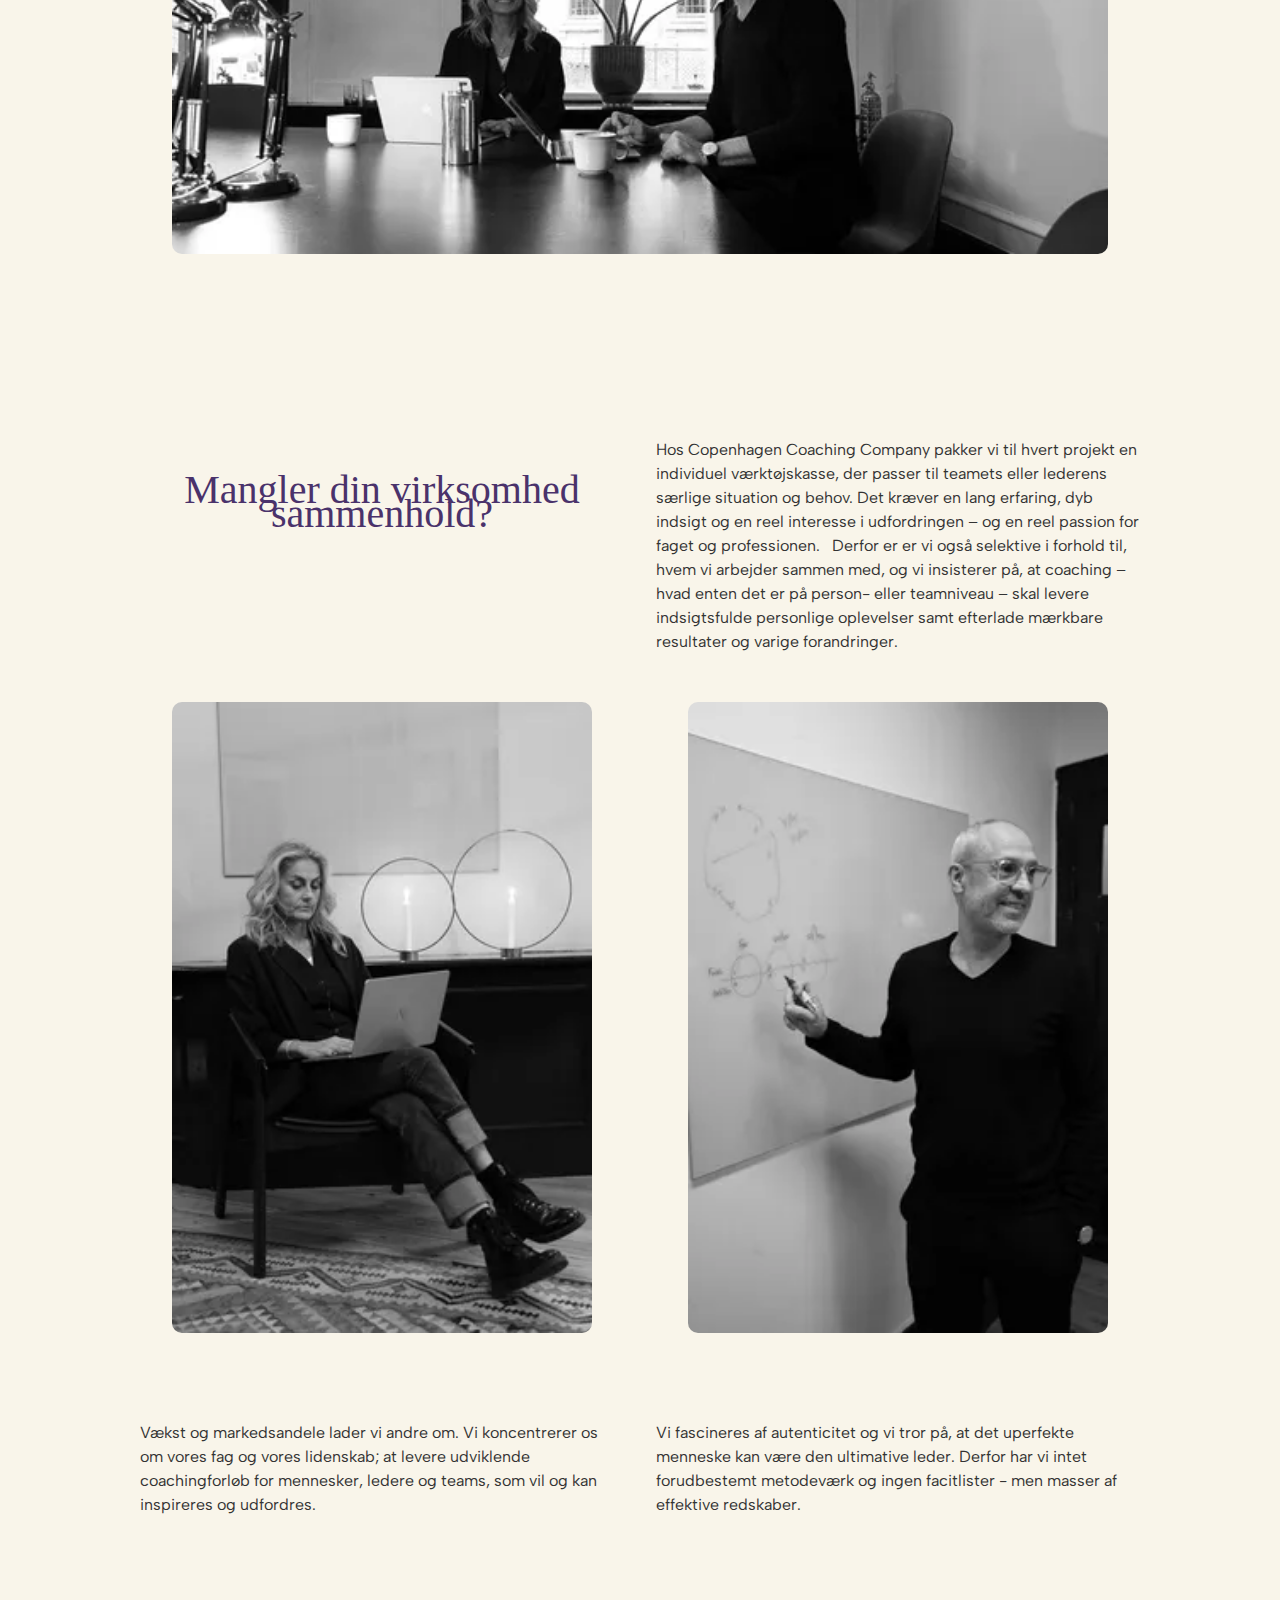
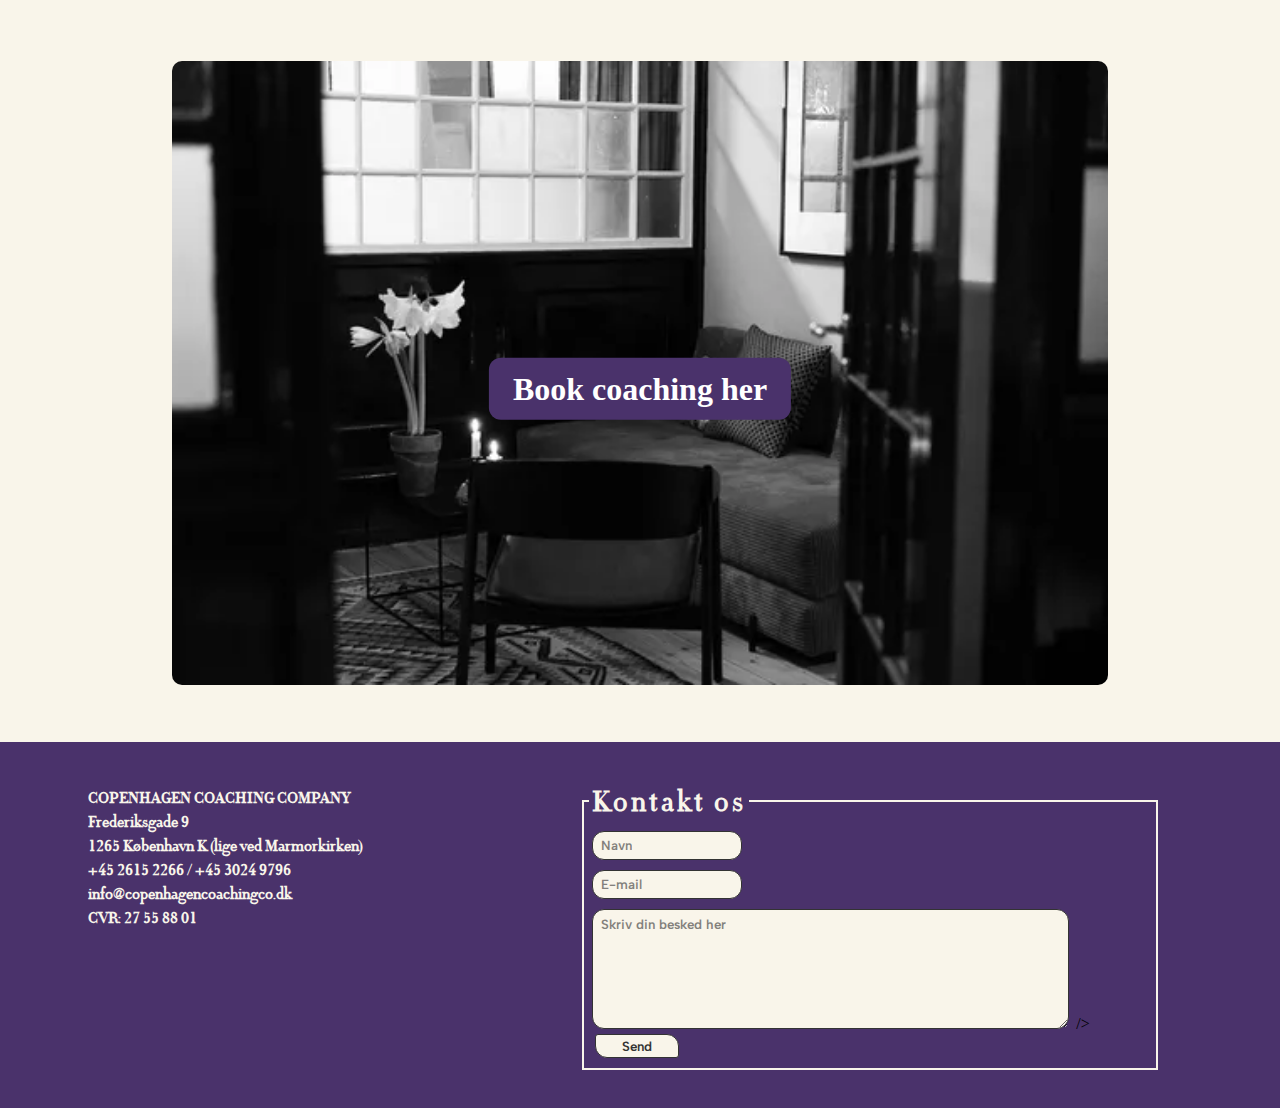
==== commit 954eaa8c: "rettelse af billeder + kontaktside" ====
--- a/index.html
+++ b/index.html
@@ -9,7 +9,10 @@
     <!-- FONT -->
     <link rel="preconnect" href="https://fonts.googleapis.com" />
     <link rel="preconnect" href="https://fonts.gstatic.com" crossorigin />
-    <link href="https://fonts.googleapis.com/css2?family=Albert+Sans:ital,wght@0,100..900;1,100..900&display=swap" rel="stylesheet" />
+    <link
+      href="https://fonts.googleapis.com/css2?family=Albert+Sans:ital,wght@0,100..900;1,100..900&display=swap"
+      rel="stylesheet"
+    />
     <!-- FONT -->
 
     <title>Copenhagen Coaching Company</title>
@@ -18,7 +21,9 @@
     <header>
       <nav>
         <div class="placer"></div>
-        <a href="index.html"><img class="logo" src="billeder/CCC.LOGO.webp" alt="CCC Logo" /></a>
+        <a href="index.html"
+          ><img class="logo" src="billeder/CCC.LOGO.webp" alt="CCC Logo"
+        /></a>
         <ul class="menu">
           <li><a href="index.html">Forside</a></li>
           <li><a href="ydelser.html">Vores Ydelser</a></li>
@@ -35,13 +40,28 @@
     </header>
 
     <main>
-      <blockquote class="hide_desktop">" Eksklusive og effektive coachingforløb forløser både personlige og professionelle potentialer"</blockquote>
+      <blockquote class="hide_desktop">
+        " Eksklusive og effektive coachingforløb forløser både personlige og
+        professionelle potentialer"
+      </blockquote>
       <section class="none_to_grid_1-1" id="firstgrid">
-        <img src="billeder/fælles_1_result.webp" alt="Kirsten Cleeman og Rene Bach" />
+        <div class="img_pad">
+          <img
+            src="billeder/fælles_1_result.webp"
+            alt="Kirsten Cleeman og Rene Bach"
+          />
+        </div>
 
-        <div class="center1">
-          <blockquote>" Eksklusive og effektive coachingforløb forløser både personlige og professionelle potentialer"</blockquote>
-          <p class="p1">Har vi det du søger? Har ovenstående vakt din interesse, skal du være meget velkommen til at kontakte os for et uforpligtende tilbud eller for drøftelse af din konkrete problemstilling.</p>
+        <div>
+          <blockquote>
+            " Eksklusive og effektive coachingforløb forløser både personlige og
+            professionelle potentialer"
+          </blockquote>
+          <p class="p1">
+            Har vi det du søger? Har ovenstående vakt din interesse, skal du
+            være meget velkommen til at kontakte os for et uforpligtende tilbud
+            eller for drøftelse af din konkrete problemstilling.
+          </p>
           <a href="kontakt.html" class="button">KONTAKT OS</a>
         </div>
       </section>
@@ -49,24 +69,63 @@
       <section class="none_to_grid_1-1">
         <div>
           <h2>Copenhagen Coaching Company</h2>
-          <p>Copenhagen Coaching Company har en brændende lidenskab for at hjælpe mennesker og organisationer med at vokse og udnytte egen imperfektion til perfektion.   Vores varemærke er individuelt skræddersyede og eksklusive coachingforløb, gerne med et glimt af humor og en smittende gnist af energi. Gennem intensive, effektive og gennemprøvede processer udvikler vi lederteams og forløser både personlige og professionelle potentialer.</p>
+          <p>
+            Copenhagen Coaching Company har en brændende lidenskab for at hjælpe
+            mennesker og organisationer med at vokse og udnytte egen
+            imperfektion til perfektion.   Vores varemærke er individuelt
+            skræddersyede og eksklusive coachingforløb, gerne med et glimt af
+            humor og en smittende gnist af energi. Gennem intensive, effektive
+            og gennemprøvede processer udvikler vi lederteams og forløser både
+            personlige og professionelle potentialer.
+          </p>
         </div>
-        <img src="billeder/lokale_1_result.webp" alt="Lokale" />
-        <img src="billeder/fælles_2_result.webp" alt="Kirsten Cleeman og Rene Bach ved et bord" class="span_2c" />
+        <div class="img_pad">
+          <img src="billeder/lokale_1_result.webp" alt="Lokale" />
+        </div>
+
+        <div class="img_pad span_2c">
+          <img
+            src="billeder/fælles_2_result.webp"
+            alt="Kirsten Cleeman og Rene Bach ved et bord"
+          />
+        </div>
       </section>
 
       <section class="none_to_grid_1-1">
         <p class="stortxt">Mangler din virksomhed sammenhold?</p>
         <div>
-          <p>Hos Copenhagen Coaching Company pakker vi til hvert projekt en individuel værktøjskasse, der passer til teamets eller lederens særlige situation og behov. Det kræver en lang erfaring, dyb indsigt og en reel interesse i udfordringen – og en reel passion for faget og professionen.   Derfor er er vi også selektive i forhold til, hvem vi arbejder sammen med, og vi insisterer på, at coaching – hvad enten det er på person- eller teamniveau – skal levere indsigtsfulde personlige oplevelser samt efterlade mærkbare resultater og varige forandringer.</p>
+          <p>
+            Hos Copenhagen Coaching Company pakker vi til hvert projekt en
+            individuel værktøjskasse, der passer til teamets eller lederens
+            særlige situation og behov. Det kræver en lang erfaring, dyb indsigt
+            og en reel interesse i udfordringen – og en reel passion for faget
+            og professionen.   Derfor er er vi også selektive i forhold til,
+            hvem vi arbejder sammen med, og vi insisterer på, at coaching – hvad
+            enten det er på person- eller teamniveau – skal levere indsigtsfulde
+            personlige oplevelser samt efterlade mærkbare resultater og varige
+            forandringer.
+          </p>
         </div>
-        <img src="billeder/kirsten_4_result.webp" alt="Kirsten på computer" />
-        <img src="billeder/Rene_6_result.webp" alt="Rene pejer på en tavle" />
-        <p>Vækst og markedsandele lader vi andre om. Vi koncentrerer os om vores fag og vores lidenskab; at levere udviklende coachingforløb for mennesker, ledere og teams, som vil og kan inspireres og udfordres.</p>
-        <p>Vi fascineres af autenticitet og vi tror på, at det uperfekte menneske kan være den ultimative leder. Derfor har vi intet forudbestemt metodeværk og ingen facitlister - men masser af effektive redskaber.</p>
+        <div class="img_pad">
+          <img src="billeder/kirsten_4_result.webp" alt="Kirsten på computer" />
+        </div>
+        <div class="img_pad">
+          <img src="billeder/Rene_6_result.webp" alt="Rene pejer på en tavle" />
+        </div>
+
+        <p>
+          Vækst og markedsandele lader vi andre om. Vi koncentrerer os om vores
+          fag og vores lidenskab; at levere udviklende coachingforløb for
+          mennesker, ledere og teams, som vil og kan inspireres og udfordres.
+        </p>
+        <p>
+          Vi fascineres af autenticitet og vi tror på, at det uperfekte menneske
+          kan være den ultimative leder. Derfor har vi intet forudbestemt
+          metodeværk og ingen facitlister - men masser af effektive redskaber.
+        </p>
       </section>
 
-      <div class="image-container">
+      <div class="image-container img_pad">
         <img src="billeder/lokale_1_result.webp" alt="Flot lokale" />
         <a href="kontakt.html" class="button2">Book coaching her</a>
       </div>
@@ -86,15 +145,32 @@
         <fieldset class="kontaktform">
           <legend>Kontakt os</legend>
           <label for="fnavn">
-            <input type="text" name="fnavn" id="fnavn" required placeholder="Navn" />
+            <input
+              type="text"
+              name="fnavn"
+              id="fnavn"
+              required
+              placeholder="Navn"
+            />
           </label>
 
           <label for="mail">
-            <input type="email" name="email" id="email" required placeholder="E-mail" />
+            <input
+              type="email"
+              name="email"
+              id="email"
+              required
+              placeholder="E-mail"
+            />
           </label>
 
           <label for="besked">
-            <textarea name="besked" id="besked" required placeholder="Skriv din besked her"></textarea>
+            <textarea
+              name="besked"
+              id="besked"
+              required
+              placeholder="Skriv din besked her"
+            ></textarea>
             /></label
           >
 
--- a/css/mutual_styles.css
+++ b/css/mutual_styles.css
@@ -137,7 +137,7 @@
   width: 30px;
   height: 20px;
   cursor: pointer;
-  margin: 40px 5vw 0 0;
+  margin-top: 40px;
 }
 
 .burger .line {
@@ -186,6 +186,11 @@
 nav {
   display: flex;
   justify-content: space-between;
+  margin-inline: 5vw;
+}
+
+.placer {
+  width: 30px;
 }
 
 .menu a {
@@ -233,16 +238,18 @@
   width: 45vw;
   border: var(--primary) solid 2px;
   min-width: 50ch;
+  padding: 5px;
 }
 
 #fnavn,
 #email {
   width: 35%;
   margin: 5px 3px;
-  padding: 3px 4px;
+  padding: 6px 8px;
   background-color: var(--primary);
   border: var(--txt_color) solid 1px;
   max-width: 150px;
+  border-radius: 12px;
 }
 
 legend {
@@ -258,15 +265,17 @@
   width: 85%;
   height: 15cqw;
   margin: 5px 3px 0px 3px;
-  padding: 3px 4px;
+  padding: 6px 8px;
   background-color: var(--primary);
   border: var(--txt_color) solid 1px;
   max-height: 120px;
+  border-radius: 12px;
 }
 
 #submit {
   width: 15%;
-  margin: 1px 0 5px 3px;
+  margin: 1px 0 5px 6px;
+  padding-block: 3px;
   font-family: var(--txt_font);
   font-weight: 600;
   color: var(--txt_color);
@@ -320,10 +329,19 @@
 
 /*---------- LAYOUT ----------*/
 main {
-  max-width: 70vw;
-  margin: 5cqw auto;
+  margin: 5vw 5vw;
   position: relative;
   min-height: 70vh;
+}
+
+img {
+  border-radius: 12px;
+  margin-inline: auto;
+  margin-bottom: 2.5vw;
+}
+
+.img_pad {
+  padding-inline: 2.5vw;
 }
 
 header {
@@ -346,6 +364,7 @@
 .logo {
   margin-top: 15px;
   height: 60px;
+  aspect-ratio: 253.39/60;
 }
 
 /*---------- FARVER ----------*/
@@ -385,9 +404,6 @@
     padding: none;
     margin-left: 0;
   }
-}
-
-@media (min-width: 1300px) {
   main {
     max-width: 1000px;
   }
--- a/css/forside.css
+++ b/css/forside.css
@@ -1,8 +1,3 @@
-main {
-  max-width: 1000px;
-  margin-left: 2rem;
-  margin-right: 2rem;
-}
 /* MOBIL */
 
 #firstgrid {
@@ -58,8 +53,6 @@
   height: auto;
   width: 100%;
   align-self: center;
-  border-radius: 10px;
-  margin-bottom: 2rem;
 }
 
 .stortxt {
@@ -91,7 +84,6 @@
 
 .image-container {
   position: relative; /* Establishes positioning context */
-  display: inline-block;
 }
 
 .image-container img {
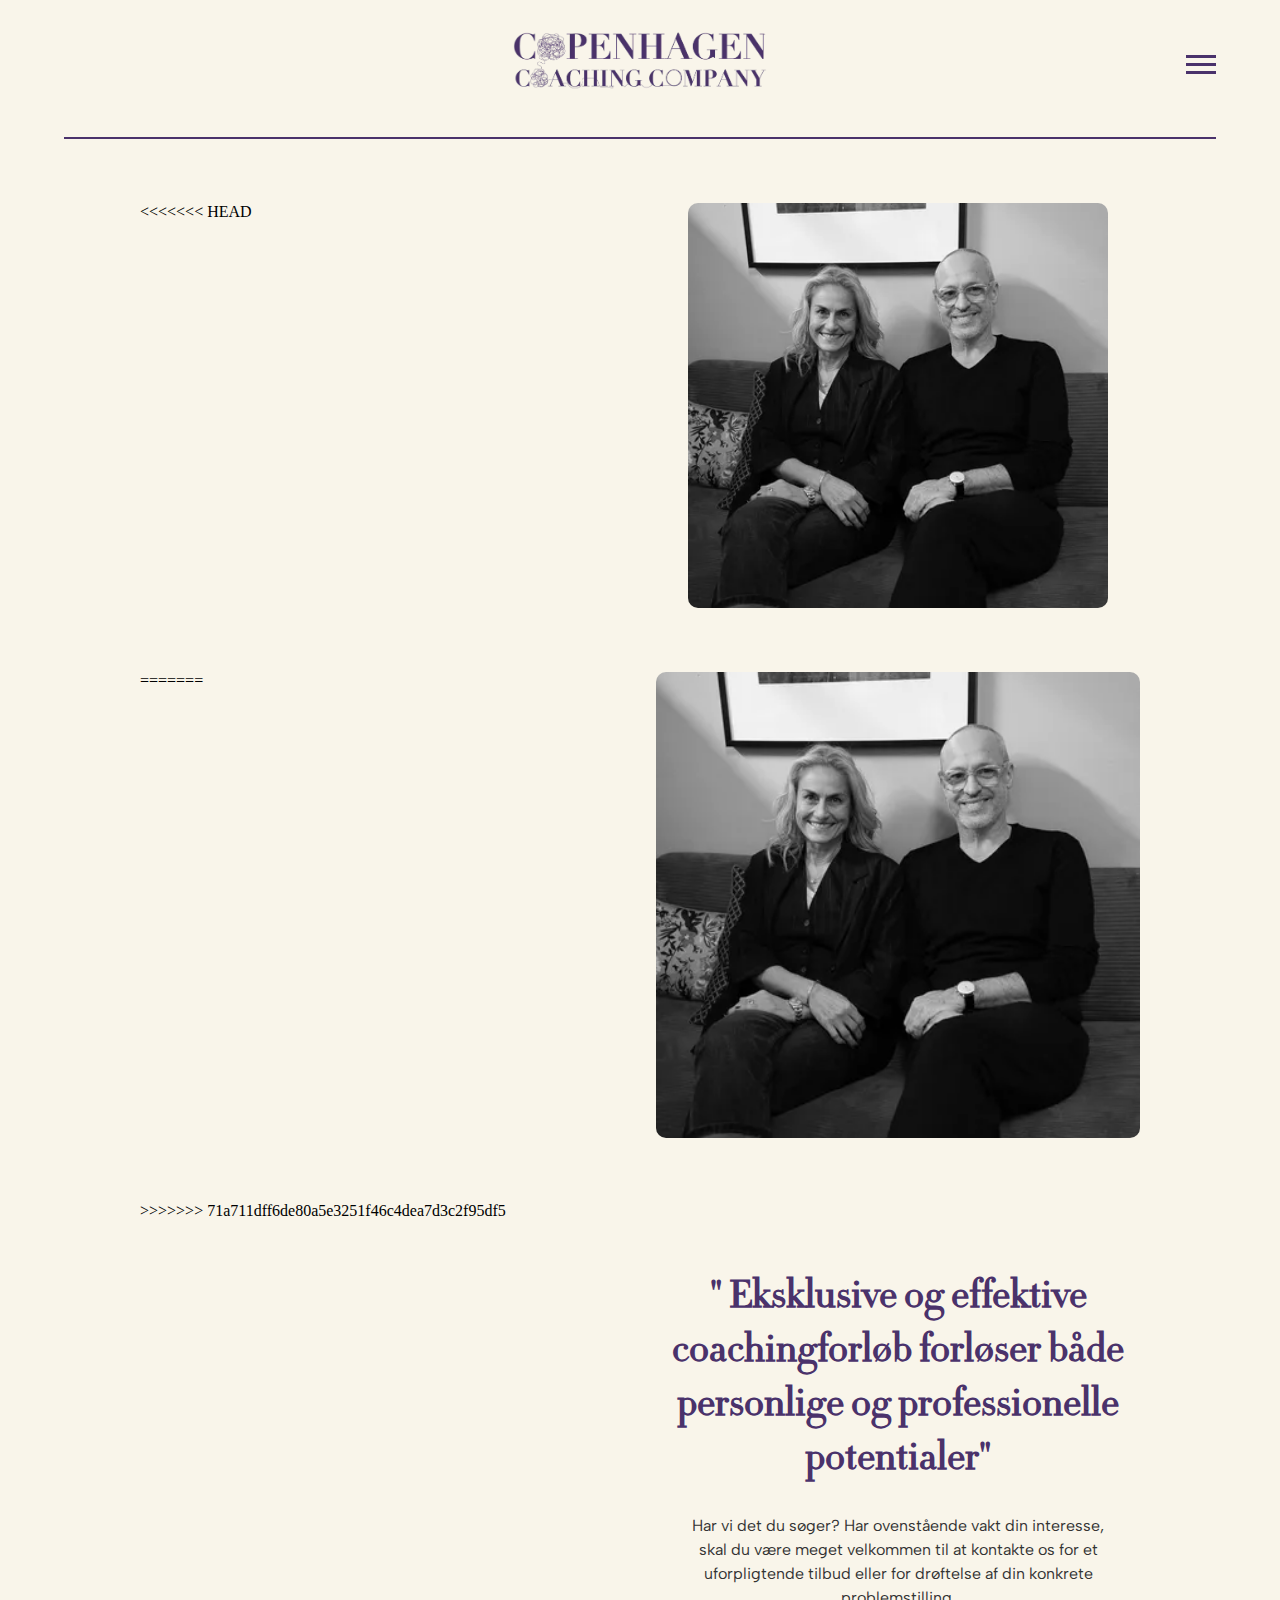
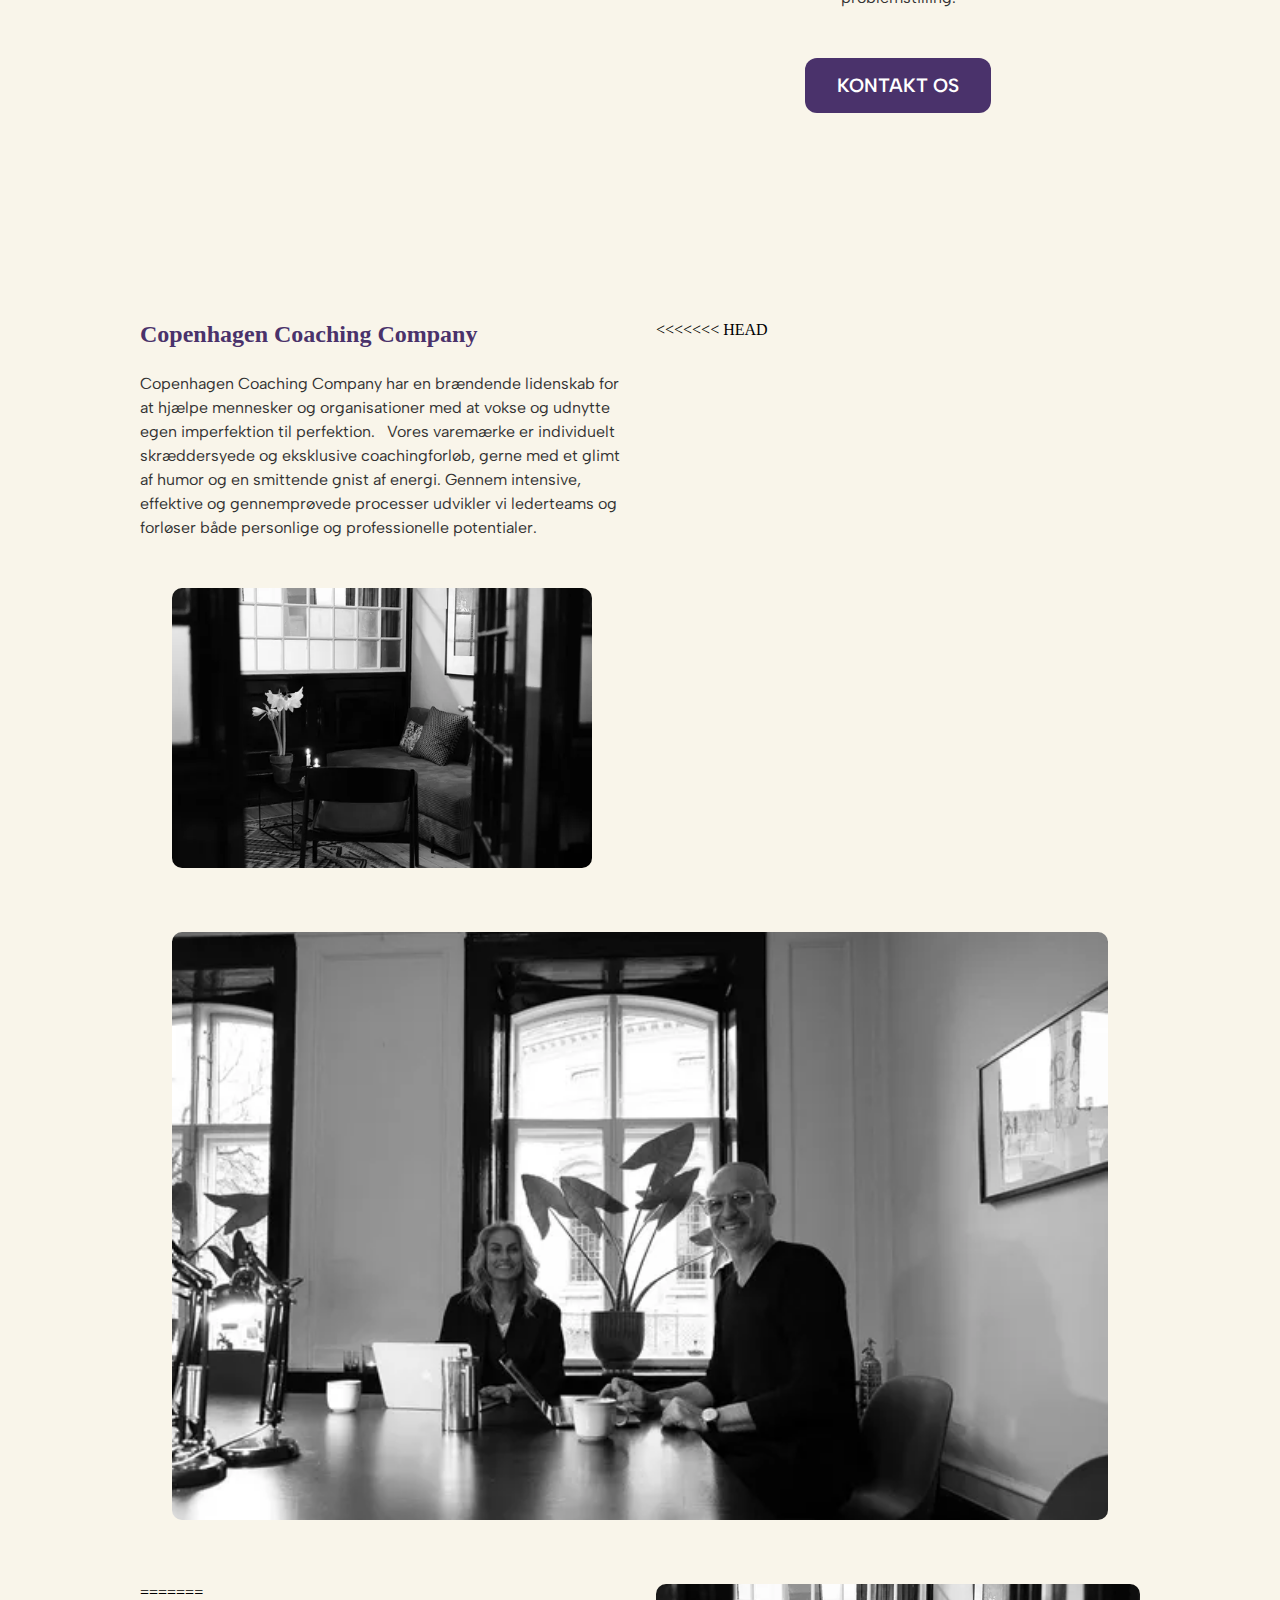
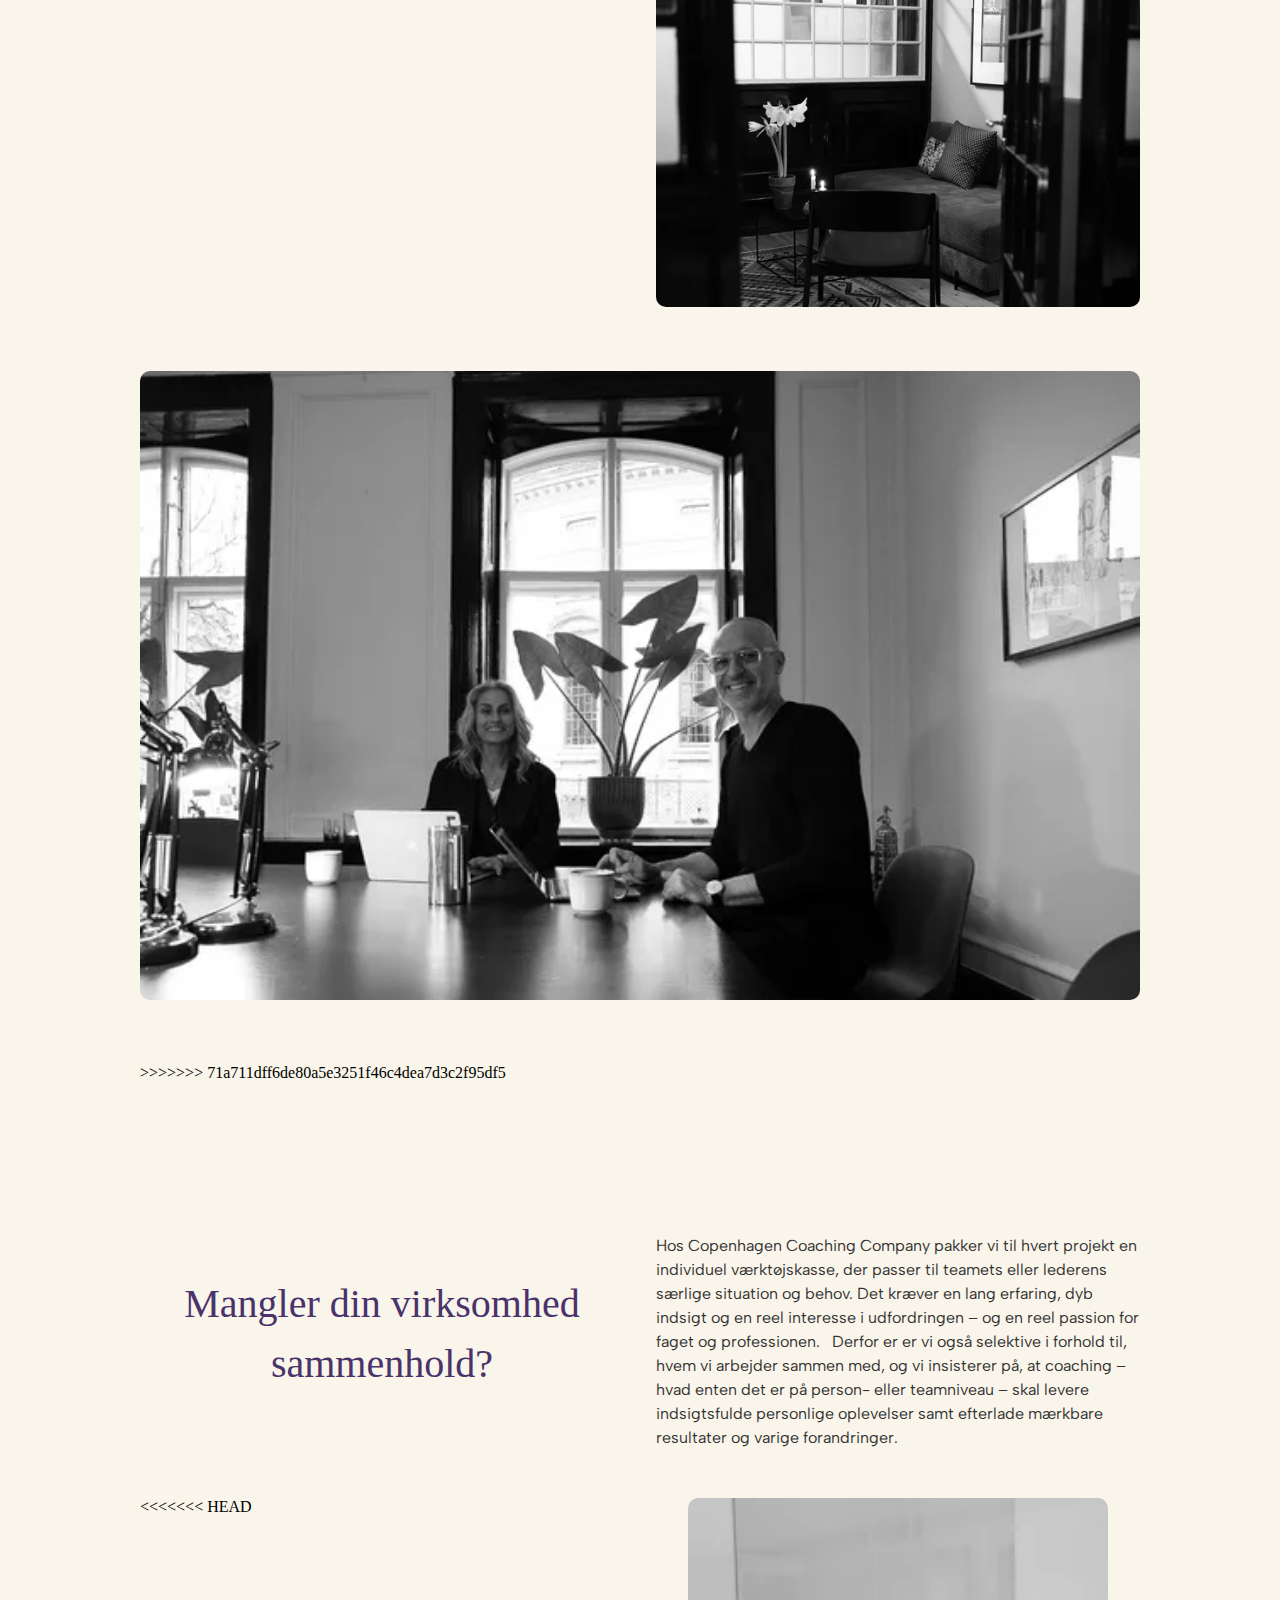
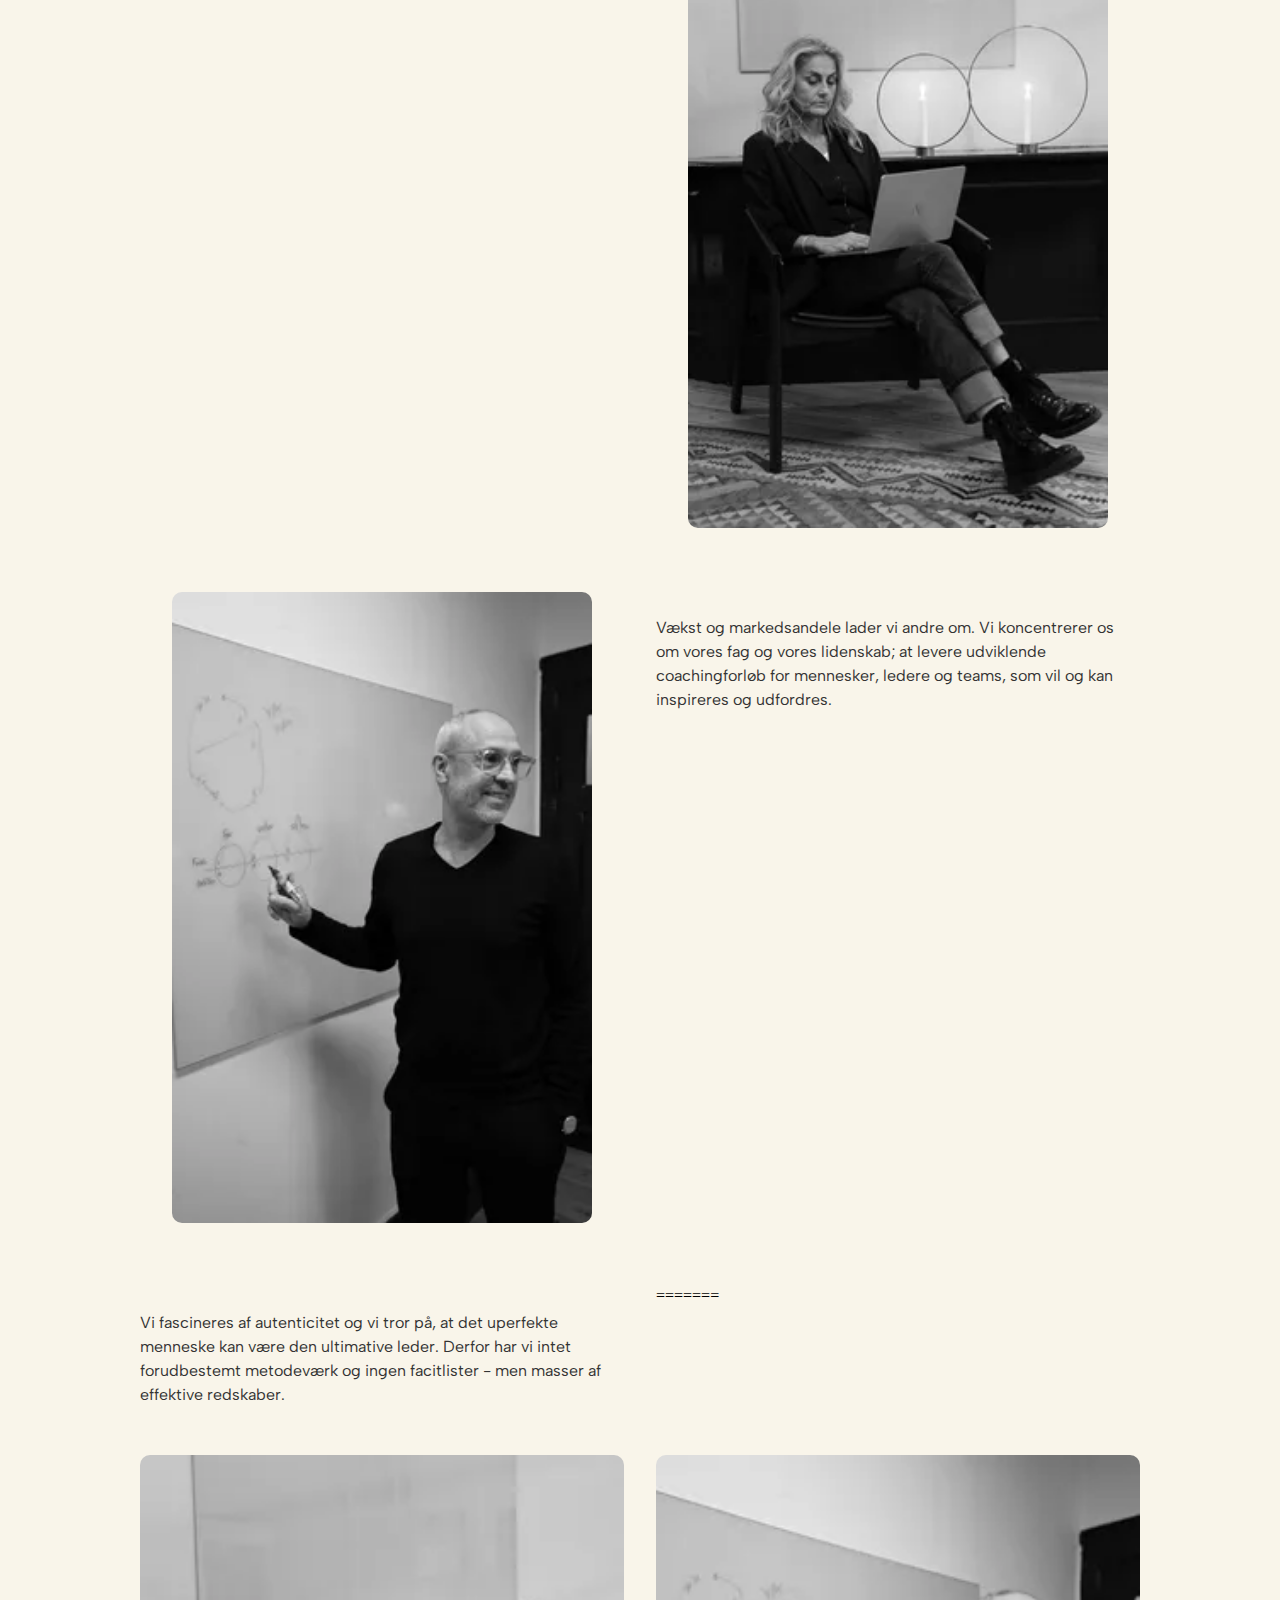
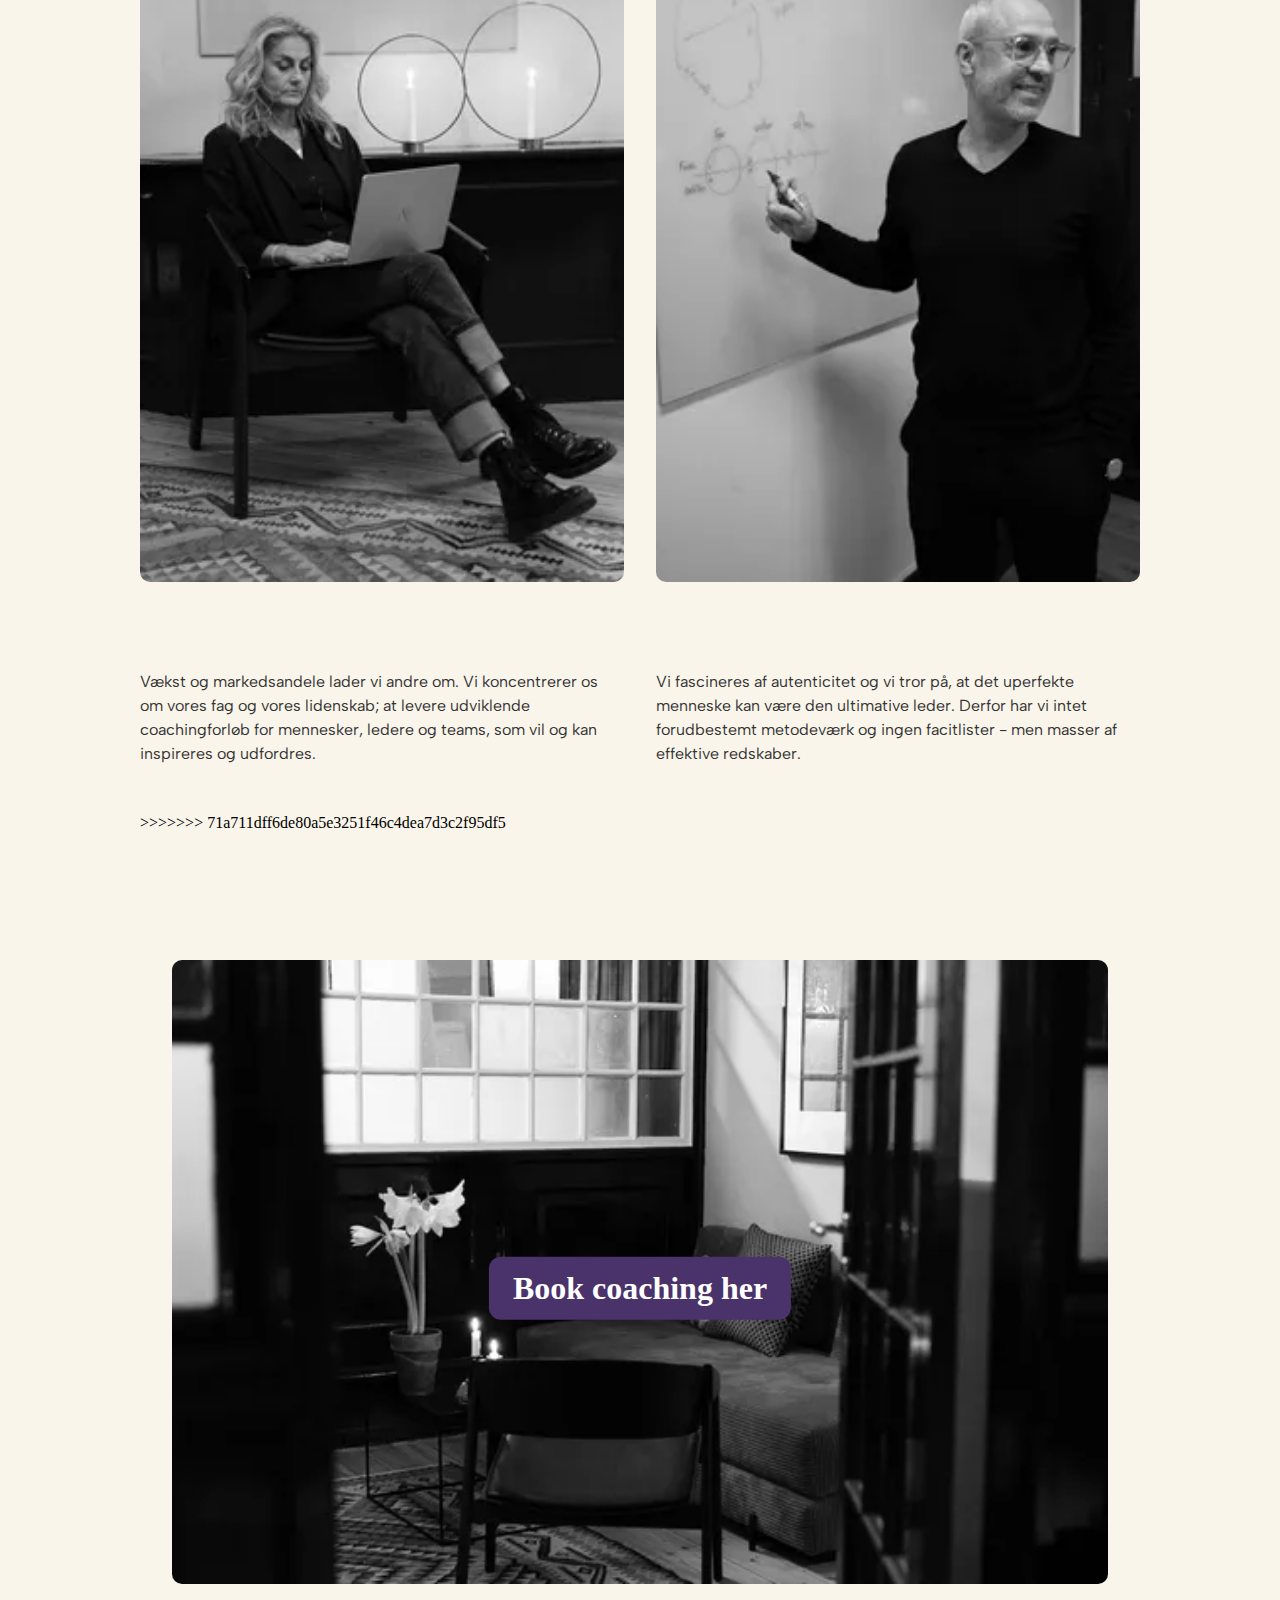
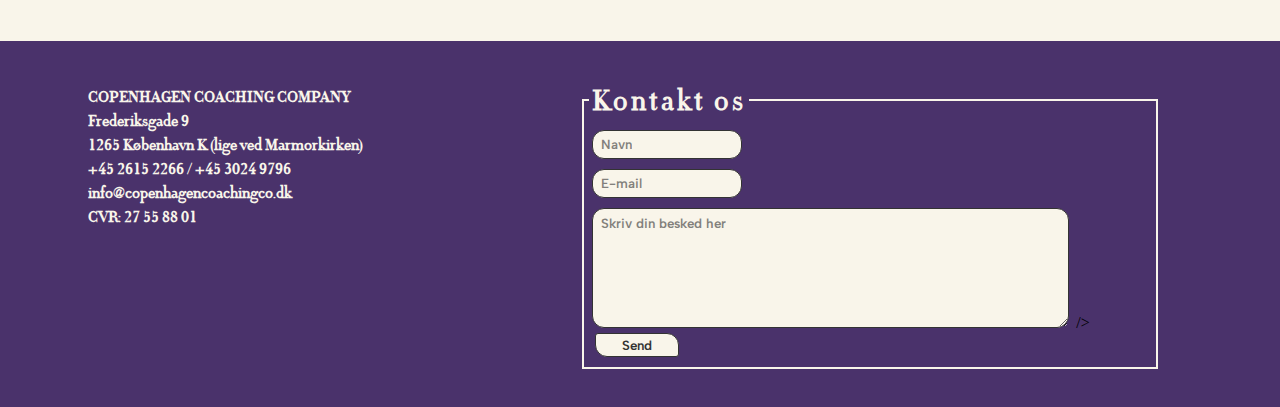
==== commit 51855a23: "Merge branch 'vers.0.0' of https://github.com/multimediemartin/virksomhedssite into vers.0.0" ====
--- a/index.html
+++ b/index.html
@@ -9,10 +9,7 @@
     <!-- FONT -->
     <link rel="preconnect" href="https://fonts.googleapis.com" />
     <link rel="preconnect" href="https://fonts.gstatic.com" crossorigin />
-    <link
-      href="https://fonts.googleapis.com/css2?family=Albert+Sans:ital,wght@0,100..900;1,100..900&display=swap"
-      rel="stylesheet"
-    />
+    <link href="https://fonts.googleapis.com/css2?family=Albert+Sans:ital,wght@0,100..900;1,100..900&display=swap" rel="stylesheet" />
     <!-- FONT -->
 
     <title>Copenhagen Coaching Company</title>
@@ -21,9 +18,7 @@
     <header>
       <nav>
         <div class="placer"></div>
-        <a href="index.html"
-          ><img class="logo" src="billeder/CCC.LOGO.webp" alt="CCC Logo"
-        /></a>
+        <a href="index.html"><img class="logo" src="billeder/CCC.LOGO.webp" alt="CCC Logo" /></a>
         <ul class="menu">
           <li><a href="index.html">Forside</a></li>
           <li><a href="ydelser.html">Vores Ydelser</a></li>
@@ -40,28 +35,22 @@
     </header>
 
     <main>
-      <blockquote class="hide_desktop">
-        " Eksklusive og effektive coachingforløb forløser både personlige og
-        professionelle potentialer"
-      </blockquote>
+      <blockquote class="hide_desktop">" Eksklusive og effektive coachingforløb forløser både personlige og professionelle potentialer"</blockquote>
       <section class="none_to_grid_1-1" id="firstgrid">
+<<<<<<< HEAD
         <div class="img_pad">
           <img
             src="billeder/fælles_1_result.webp"
             alt="Kirsten Cleeman og Rene Bach"
           />
         </div>
+=======
+        <img src="billeder/fælles_1_result.webp" alt="Kirsten Cleeman og Rene Bach" />
+>>>>>>> 71a711dff6de80a5e3251f46c4dea7d3c2f95df5
 
-        <div>
-          <blockquote>
-            " Eksklusive og effektive coachingforløb forløser både personlige og
-            professionelle potentialer"
-          </blockquote>
-          <p class="p1">
-            Har vi det du søger? Har ovenstående vakt din interesse, skal du
-            være meget velkommen til at kontakte os for et uforpligtende tilbud
-            eller for drøftelse af din konkrete problemstilling.
-          </p>
+        <div class="center1">
+          <blockquote>" Eksklusive og effektive coachingforløb forløser både personlige og professionelle potentialer"</blockquote>
+          <p class="p1">Har vi det du søger? Har ovenstående vakt din interesse, skal du være meget velkommen til at kontakte os for et uforpligtende tilbud eller for drøftelse af din konkrete problemstilling.</p>
           <a href="kontakt.html" class="button">KONTAKT OS</a>
         </div>
       </section>
@@ -69,16 +58,9 @@
       <section class="none_to_grid_1-1">
         <div>
           <h2>Copenhagen Coaching Company</h2>
-          <p>
-            Copenhagen Coaching Company har en brændende lidenskab for at hjælpe
-            mennesker og organisationer med at vokse og udnytte egen
-            imperfektion til perfektion.   Vores varemærke er individuelt
-            skræddersyede og eksklusive coachingforløb, gerne med et glimt af
-            humor og en smittende gnist af energi. Gennem intensive, effektive
-            og gennemprøvede processer udvikler vi lederteams og forløser både
-            personlige og professionelle potentialer.
-          </p>
+          <p>Copenhagen Coaching Company har en brændende lidenskab for at hjælpe mennesker og organisationer med at vokse og udnytte egen imperfektion til perfektion.   Vores varemærke er individuelt skræddersyede og eksklusive coachingforløb, gerne med et glimt af humor og en smittende gnist af energi. Gennem intensive, effektive og gennemprøvede processer udvikler vi lederteams og forløser både personlige og professionelle potentialer.</p>
         </div>
+<<<<<<< HEAD
         <div class="img_pad">
           <img src="billeder/lokale_1_result.webp" alt="Lokale" />
         </div>
@@ -89,23 +71,18 @@
             alt="Kirsten Cleeman og Rene Bach ved et bord"
           />
         </div>
+=======
+        <img src="billeder/lokale_1_result.webp" alt="Lokale" />
+        <img src="billeder/fælles_2_result.webp" alt="Kirsten Cleeman og Rene Bach ved et bord" class="span_2c" />
+>>>>>>> 71a711dff6de80a5e3251f46c4dea7d3c2f95df5
       </section>
 
       <section class="none_to_grid_1-1">
         <p class="stortxt">Mangler din virksomhed sammenhold?</p>
         <div>
-          <p>
-            Hos Copenhagen Coaching Company pakker vi til hvert projekt en
-            individuel værktøjskasse, der passer til teamets eller lederens
-            særlige situation og behov. Det kræver en lang erfaring, dyb indsigt
-            og en reel interesse i udfordringen – og en reel passion for faget
-            og professionen.   Derfor er er vi også selektive i forhold til,
-            hvem vi arbejder sammen med, og vi insisterer på, at coaching – hvad
-            enten det er på person- eller teamniveau – skal levere indsigtsfulde
-            personlige oplevelser samt efterlade mærkbare resultater og varige
-            forandringer.
-          </p>
+          <p>Hos Copenhagen Coaching Company pakker vi til hvert projekt en individuel værktøjskasse, der passer til teamets eller lederens særlige situation og behov. Det kræver en lang erfaring, dyb indsigt og en reel interesse i udfordringen – og en reel passion for faget og professionen.   Derfor er er vi også selektive i forhold til, hvem vi arbejder sammen med, og vi insisterer på, at coaching – hvad enten det er på person- eller teamniveau – skal levere indsigtsfulde personlige oplevelser samt efterlade mærkbare resultater og varige forandringer.</p>
         </div>
+<<<<<<< HEAD
         <div class="img_pad">
           <img src="billeder/kirsten_4_result.webp" alt="Kirsten på computer" />
         </div>
@@ -123,6 +100,12 @@
           kan være den ultimative leder. Derfor har vi intet forudbestemt
           metodeværk og ingen facitlister - men masser af effektive redskaber.
         </p>
+=======
+        <img src="billeder/kirsten_4_result.webp" alt="Kirsten på computer" />
+        <img src="billeder/Rene_6_result.webp" alt="Rene pejer på en tavle" />
+        <p>Vækst og markedsandele lader vi andre om. Vi koncentrerer os om vores fag og vores lidenskab; at levere udviklende coachingforløb for mennesker, ledere og teams, som vil og kan inspireres og udfordres.</p>
+        <p>Vi fascineres af autenticitet og vi tror på, at det uperfekte menneske kan være den ultimative leder. Derfor har vi intet forudbestemt metodeværk og ingen facitlister - men masser af effektive redskaber.</p>
+>>>>>>> 71a711dff6de80a5e3251f46c4dea7d3c2f95df5
       </section>
 
       <div class="image-container img_pad">
@@ -145,32 +128,15 @@
         <fieldset class="kontaktform">
           <legend>Kontakt os</legend>
           <label for="fnavn">
-            <input
-              type="text"
-              name="fnavn"
-              id="fnavn"
-              required
-              placeholder="Navn"
-            />
+            <input type="text" name="fnavn" id="fnavn" required placeholder="Navn" />
           </label>
 
           <label for="mail">
-            <input
-              type="email"
-              name="email"
-              id="email"
-              required
-              placeholder="E-mail"
-            />
+            <input type="email" name="email" id="email" required placeholder="E-mail" />
           </label>
 
           <label for="besked">
-            <textarea
-              name="besked"
-              id="besked"
-              required
-              placeholder="Skriv din besked her"
-            ></textarea>
+            <textarea name="besked" id="besked" required placeholder="Skriv din besked her"></textarea>
             /></label
           >
 
--- a/css/forside.css
+++ b/css/forside.css
@@ -1,3 +1,8 @@
+main {
+  max-width: 1000px;
+  margin-left: 2rem;
+  margin-right: 2rem;
+}
 /* MOBIL */
 
 #firstgrid {
@@ -53,11 +58,14 @@
   height: auto;
   width: 100%;
   align-self: center;
+  border-radius: 10px;
+  margin-bottom: 2rem;
 }
 
 .stortxt {
   font-family: didot;
   font-size: 40px;
+  line-height: 150%;
   padding-top: 4rem;
   padding-bottom: 3rem;
   text-align: center;
@@ -84,6 +92,7 @@
 
 .image-container {
   position: relative; /* Establishes positioning context */
+  display: inline-block;
 }
 
 .image-container img {
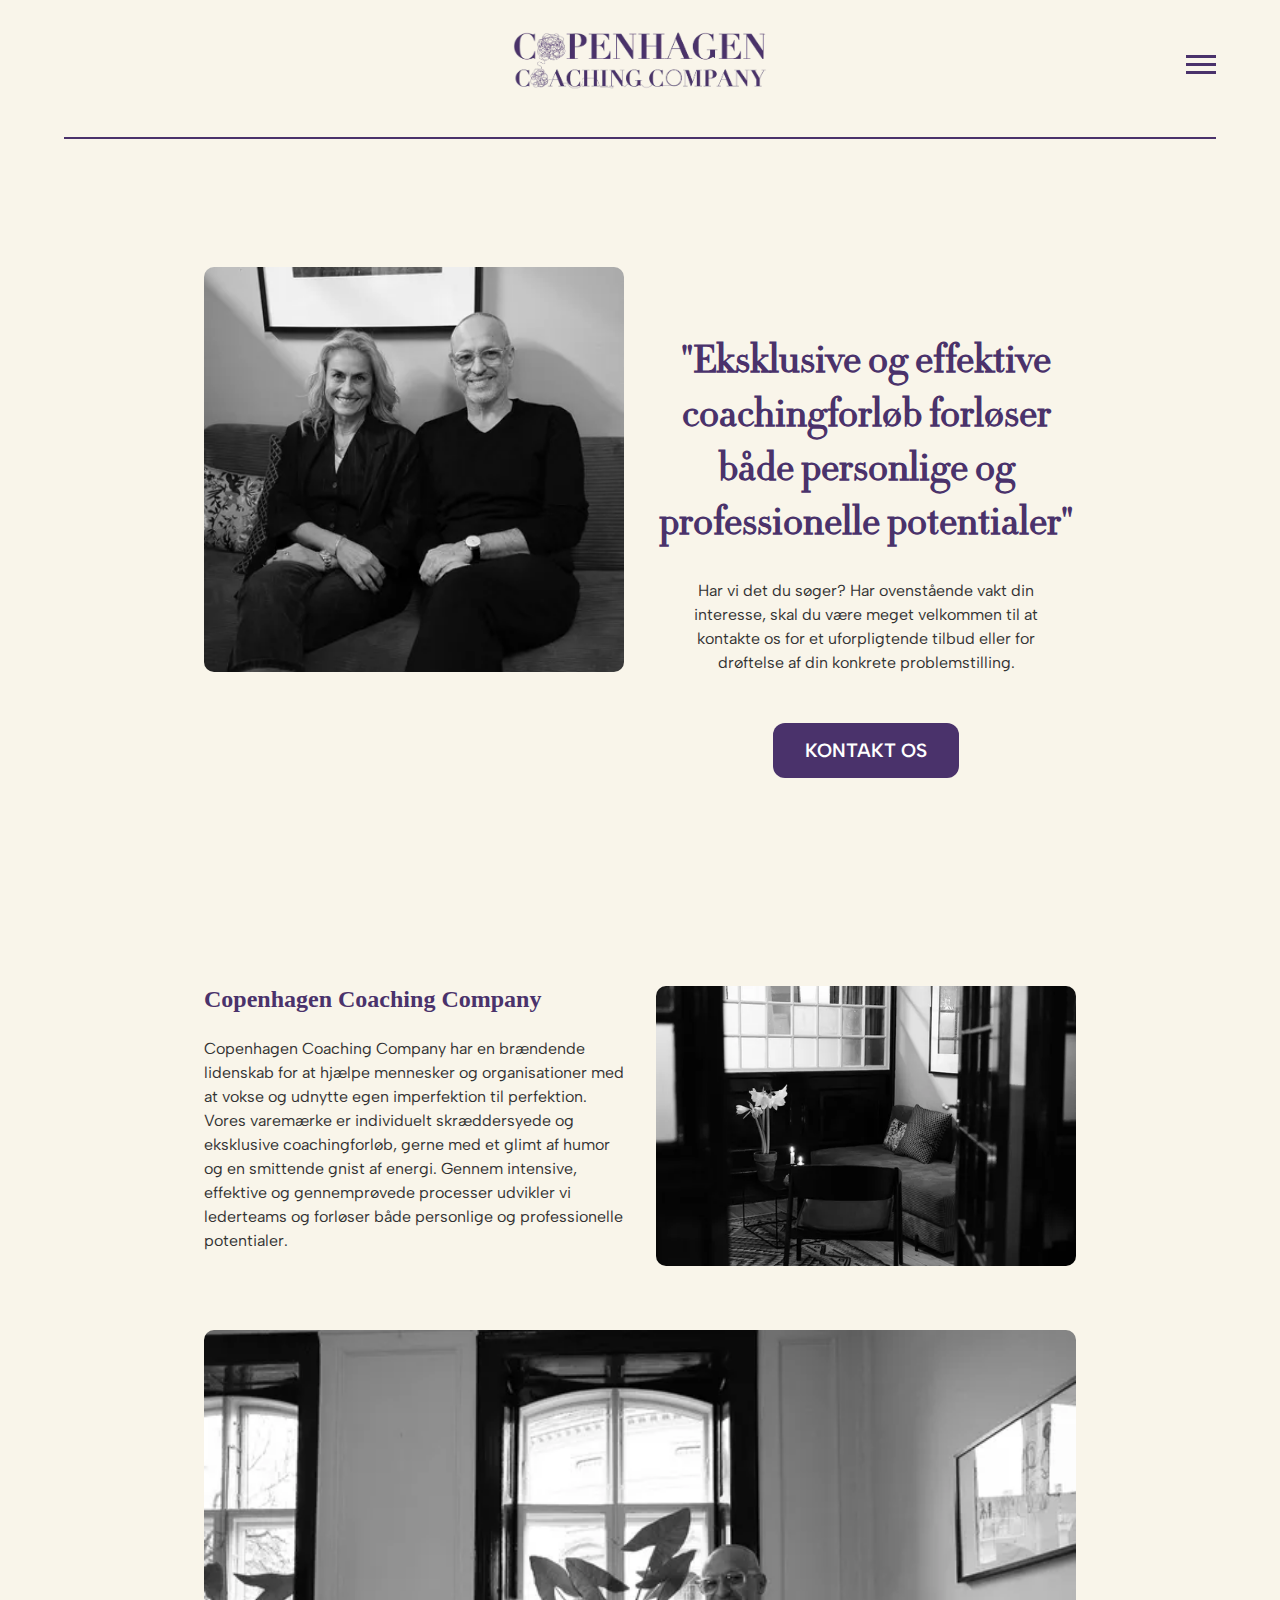
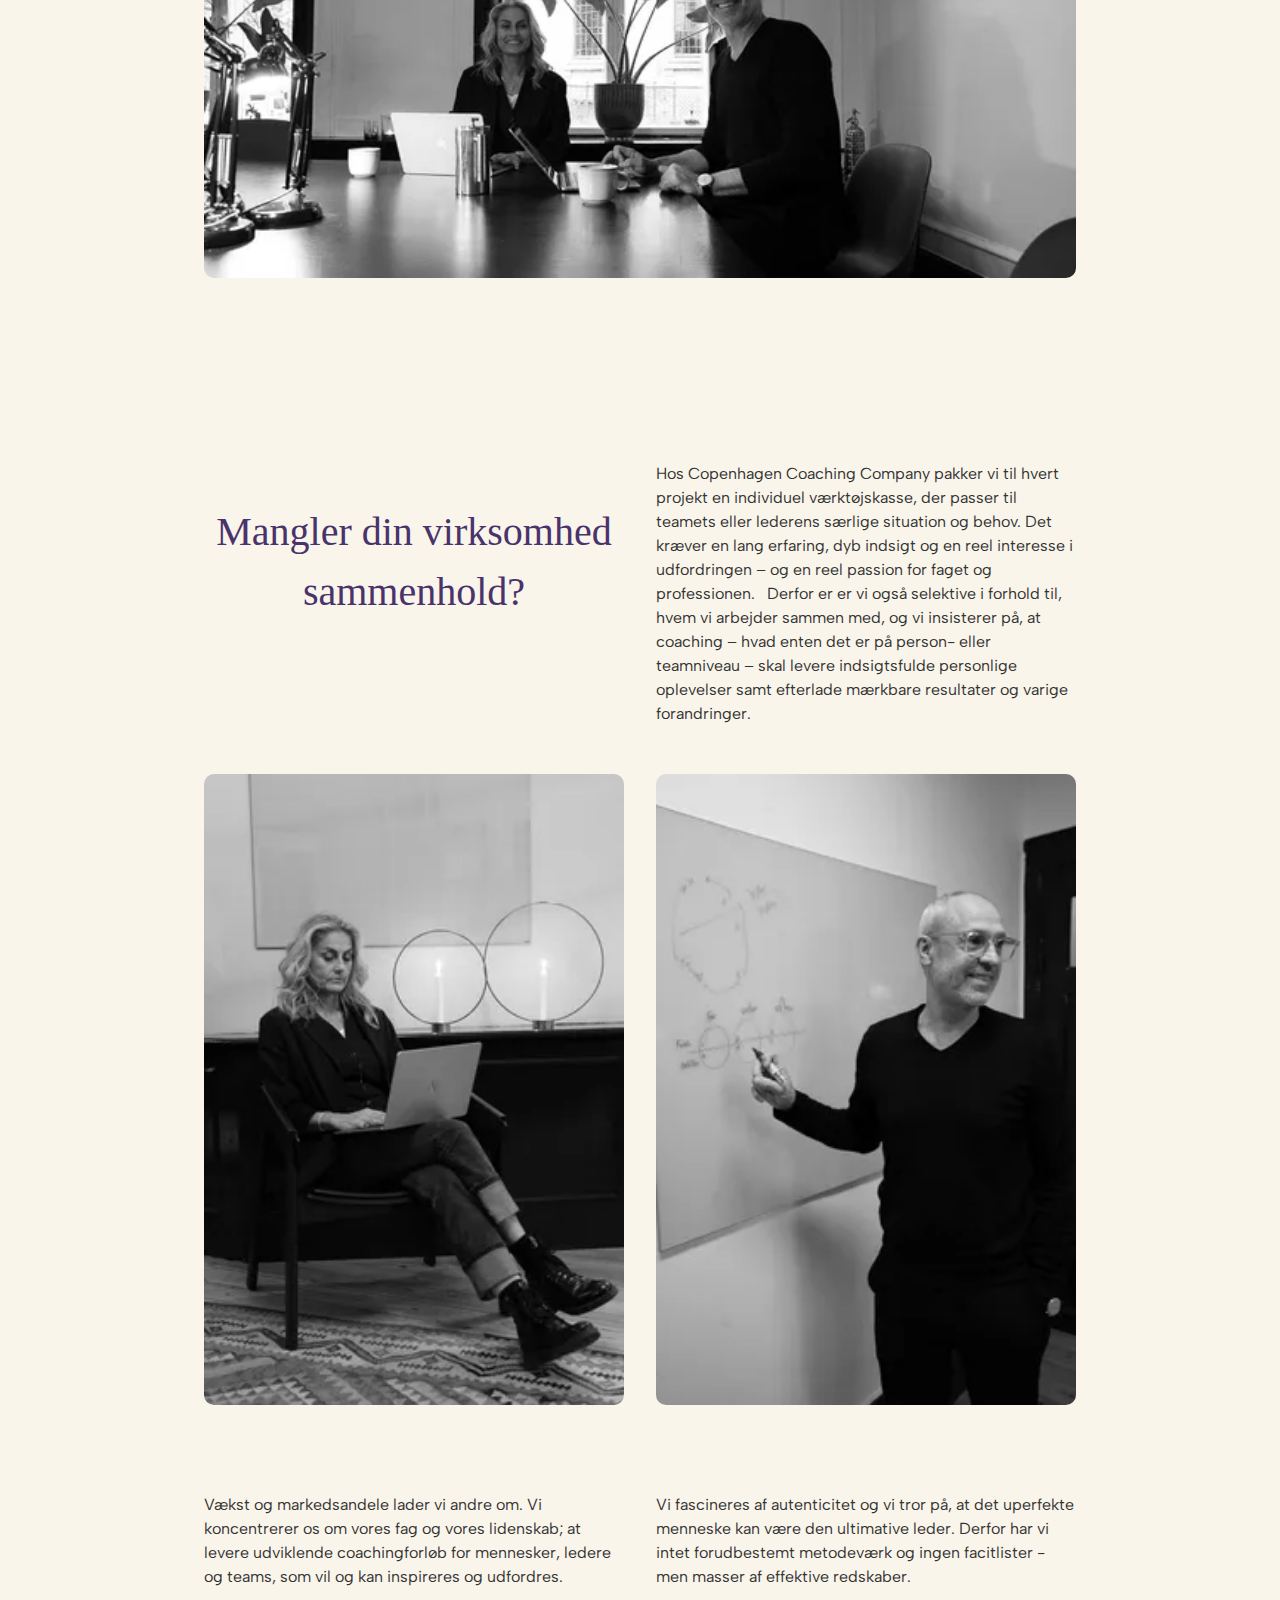
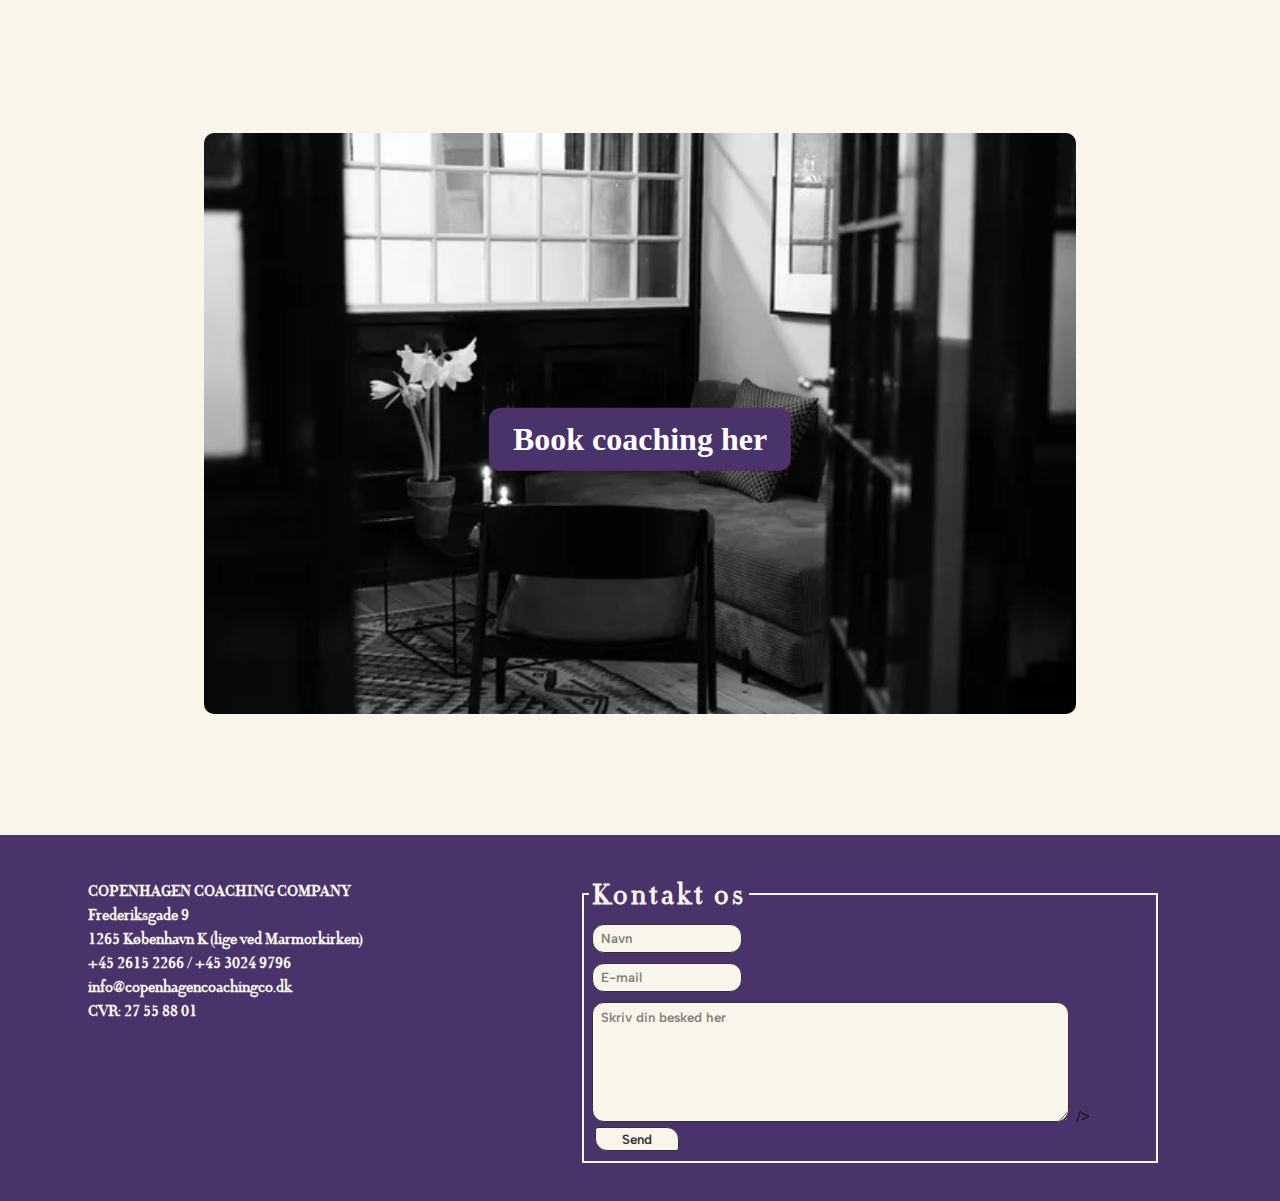
==== commit 17613f89: "diverse rettelser tværs af alle filer" ====
--- a/index.html
+++ b/index.html
@@ -9,7 +9,10 @@
     <!-- FONT -->
     <link rel="preconnect" href="https://fonts.googleapis.com" />
     <link rel="preconnect" href="https://fonts.gstatic.com" crossorigin />
-    <link href="https://fonts.googleapis.com/css2?family=Albert+Sans:ital,wght@0,100..900;1,100..900&display=swap" rel="stylesheet" />
+    <link
+      href="https://fonts.googleapis.com/css2?family=Albert+Sans:ital,wght@0,100..900;1,100..900&display=swap"
+      rel="stylesheet"
+    />
     <!-- FONT -->
 
     <title>Copenhagen Coaching Company</title>
@@ -18,7 +21,9 @@
     <header>
       <nav>
         <div class="placer"></div>
-        <a href="index.html"><img class="logo" src="billeder/CCC.LOGO.webp" alt="CCC Logo" /></a>
+        <a href="index.html"
+          ><img class="logo" src="billeder/CCC.LOGO.webp" alt="CCC Logo"
+        /></a>
         <ul class="menu">
           <li><a href="index.html">Forside</a></li>
           <li><a href="ydelser.html">Vores Ydelser</a></li>
@@ -35,22 +40,28 @@
     </header>
 
     <main>
-      <blockquote class="hide_desktop">" Eksklusive og effektive coachingforløb forløser både personlige og professionelle potentialer"</blockquote>
+      <blockquote class="hide_desktop">
+        "Eksklusive og effektive coachingforløb forløser både personlige og
+        professionelle potentialer"
+      </blockquote>
       <section class="none_to_grid_1-1" id="firstgrid">
-<<<<<<< HEAD
-        <div class="img_pad">
+        <div>
           <img
             src="billeder/fælles_1_result.webp"
             alt="Kirsten Cleeman og Rene Bach"
           />
         </div>
-=======
-        <img src="billeder/fælles_1_result.webp" alt="Kirsten Cleeman og Rene Bach" />
->>>>>>> 71a711dff6de80a5e3251f46c4dea7d3c2f95df5
 
         <div class="center1">
-          <blockquote>" Eksklusive og effektive coachingforløb forløser både personlige og professionelle potentialer"</blockquote>
-          <p class="p1">Har vi det du søger? Har ovenstående vakt din interesse, skal du være meget velkommen til at kontakte os for et uforpligtende tilbud eller for drøftelse af din konkrete problemstilling.</p>
+          <blockquote class="show_desktop">
+            "Eksklusive og effektive coachingforløb forløser både personlige og
+            professionelle potentialer"
+          </blockquote>
+          <p class="p1">
+            Har vi det du søger? Har ovenstående vakt din interesse, skal du
+            være meget velkommen til at kontakte os for et uforpligtende tilbud
+            eller for drøftelse af din konkrete problemstilling.
+          </p>
           <a href="kontakt.html" class="button">KONTAKT OS</a>
         </div>
       </section>
@@ -58,10 +69,17 @@
       <section class="none_to_grid_1-1">
         <div>
           <h2>Copenhagen Coaching Company</h2>
-          <p>Copenhagen Coaching Company har en brændende lidenskab for at hjælpe mennesker og organisationer med at vokse og udnytte egen imperfektion til perfektion.   Vores varemærke er individuelt skræddersyede og eksklusive coachingforløb, gerne med et glimt af humor og en smittende gnist af energi. Gennem intensive, effektive og gennemprøvede processer udvikler vi lederteams og forløser både personlige og professionelle potentialer.</p>
+          <p>
+            Copenhagen Coaching Company har en brændende lidenskab for at hjælpe
+            mennesker og organisationer med at vokse og udnytte egen
+            imperfektion til perfektion.   Vores varemærke er individuelt
+            skræddersyede og eksklusive coachingforløb, gerne med et glimt af
+            humor og en smittende gnist af energi. Gennem intensive, effektive
+            og gennemprøvede processer udvikler vi lederteams og forløser både
+            personlige og professionelle potentialer.
+          </p>
         </div>
-<<<<<<< HEAD
-        <div class="img_pad">
+        <div>
           <img src="billeder/lokale_1_result.webp" alt="Lokale" />
         </div>
 
@@ -71,22 +89,27 @@
             alt="Kirsten Cleeman og Rene Bach ved et bord"
           />
         </div>
-=======
-        <img src="billeder/lokale_1_result.webp" alt="Lokale" />
-        <img src="billeder/fælles_2_result.webp" alt="Kirsten Cleeman og Rene Bach ved et bord" class="span_2c" />
->>>>>>> 71a711dff6de80a5e3251f46c4dea7d3c2f95df5
       </section>
 
       <section class="none_to_grid_1-1">
         <p class="stortxt">Mangler din virksomhed sammenhold?</p>
         <div>
-          <p>Hos Copenhagen Coaching Company pakker vi til hvert projekt en individuel værktøjskasse, der passer til teamets eller lederens særlige situation og behov. Det kræver en lang erfaring, dyb indsigt og en reel interesse i udfordringen – og en reel passion for faget og professionen.   Derfor er er vi også selektive i forhold til, hvem vi arbejder sammen med, og vi insisterer på, at coaching – hvad enten det er på person- eller teamniveau – skal levere indsigtsfulde personlige oplevelser samt efterlade mærkbare resultater og varige forandringer.</p>
+          <p>
+            Hos Copenhagen Coaching Company pakker vi til hvert projekt en
+            individuel værktøjskasse, der passer til teamets eller lederens
+            særlige situation og behov. Det kræver en lang erfaring, dyb indsigt
+            og en reel interesse i udfordringen – og en reel passion for faget
+            og professionen.   Derfor er er vi også selektive i forhold til,
+            hvem vi arbejder sammen med, og vi insisterer på, at coaching – hvad
+            enten det er på person- eller teamniveau – skal levere indsigtsfulde
+            personlige oplevelser samt efterlade mærkbare resultater og varige
+            forandringer.
+          </p>
         </div>
-<<<<<<< HEAD
-        <div class="img_pad">
+        <div class="img_pad img_left">
           <img src="billeder/kirsten_4_result.webp" alt="Kirsten på computer" />
         </div>
-        <div class="img_pad">
+        <div class="img_pad img_right">
           <img src="billeder/Rene_6_result.webp" alt="Rene pejer på en tavle" />
         </div>
 
@@ -100,12 +123,6 @@
           kan være den ultimative leder. Derfor har vi intet forudbestemt
           metodeværk og ingen facitlister - men masser af effektive redskaber.
         </p>
-=======
-        <img src="billeder/kirsten_4_result.webp" alt="Kirsten på computer" />
-        <img src="billeder/Rene_6_result.webp" alt="Rene pejer på en tavle" />
-        <p>Vækst og markedsandele lader vi andre om. Vi koncentrerer os om vores fag og vores lidenskab; at levere udviklende coachingforløb for mennesker, ledere og teams, som vil og kan inspireres og udfordres.</p>
-        <p>Vi fascineres af autenticitet og vi tror på, at det uperfekte menneske kan være den ultimative leder. Derfor har vi intet forudbestemt metodeværk og ingen facitlister - men masser af effektive redskaber.</p>
->>>>>>> 71a711dff6de80a5e3251f46c4dea7d3c2f95df5
       </section>
 
       <div class="image-container img_pad">
@@ -128,15 +145,32 @@
         <fieldset class="kontaktform">
           <legend>Kontakt os</legend>
           <label for="fnavn">
-            <input type="text" name="fnavn" id="fnavn" required placeholder="Navn" />
+            <input
+              type="text"
+              name="fnavn"
+              id="fnavn"
+              required
+              placeholder="Navn"
+            />
           </label>
 
           <label for="mail">
-            <input type="email" name="email" id="email" required placeholder="E-mail" />
+            <input
+              type="email"
+              name="email"
+              id="email"
+              required
+              placeholder="E-mail"
+            />
           </label>
 
           <label for="besked">
-            <textarea name="besked" id="besked" required placeholder="Skriv din besked her"></textarea>
+            <textarea
+              name="besked"
+              id="besked"
+              required
+              placeholder="Skriv din besked her"
+            ></textarea>
             /></label
           >
 
--- a/css/mutual_styles.css
+++ b/css/mutual_styles.css
@@ -69,6 +69,7 @@
   font-family: var(--main_font);
   color: var(--secondary);
   font-weight: 800;
+  font-size: 4rem;
 }
 
 h2 {
@@ -98,6 +99,7 @@
 li {
   font-family: var(--txt_font);
   color: var(--txt_color);
+  margin-block: 0.8rem;
 }
 
 blockquote {
@@ -314,7 +316,7 @@
 }
 
 footer p {
-  border-bottom: var(--txt_color) solid 3px;
+  border-bottom: hsl(265, 36%, 27%) solid 3px;
   padding: 5px 50px;
   max-width: 50ch;
   font-family: var(--main_font);
@@ -329,7 +331,7 @@
 
 /*---------- LAYOUT ----------*/
 main {
-  margin: 5vw 5vw;
+  padding: 5vw 5vw;
   position: relative;
   min-height: 70vh;
 }
@@ -338,10 +340,6 @@
   border-radius: 12px;
   margin-inline: auto;
   margin-bottom: 2.5vw;
-}
-
-.img_pad {
-  padding-inline: 2.5vw;
 }
 
 header {
@@ -391,7 +389,7 @@
   .none_to_grid_1-1 {
     display: grid;
     grid-template-columns: 1fr 1fr;
-    gap: 15px;
+    gap: 1rem;
   }
 
   footer {
@@ -406,5 +404,6 @@
   }
   main {
     max-width: 1000px;
+    margin-inline: auto;
   }
 }
--- a/css/forside.css
+++ b/css/forside.css
@@ -1,8 +1,3 @@
-main {
-  max-width: 1000px;
-  margin-left: 2rem;
-  margin-right: 2rem;
-}
 /* MOBIL */
 
 #firstgrid {
@@ -58,8 +53,6 @@
   height: auto;
   width: 100%;
   align-self: center;
-  border-radius: 10px;
-  margin-bottom: 2rem;
 }
 
 .stortxt {
@@ -92,7 +85,6 @@
 
 .image-container {
   position: relative; /* Establishes positioning context */
-  display: inline-block;
 }
 
 .image-container img {
@@ -215,10 +207,12 @@
   .hide_desktop {
     display: none;
   }
-}
-
-@media (max-width: 800px) {
-  .hide_mobil {
-    display: none;
-  }
-}
+
+  .img_left {
+    padding-right: 0;
+  }
+
+  .img_right {
+    padding-left: 0;
+  }
+}
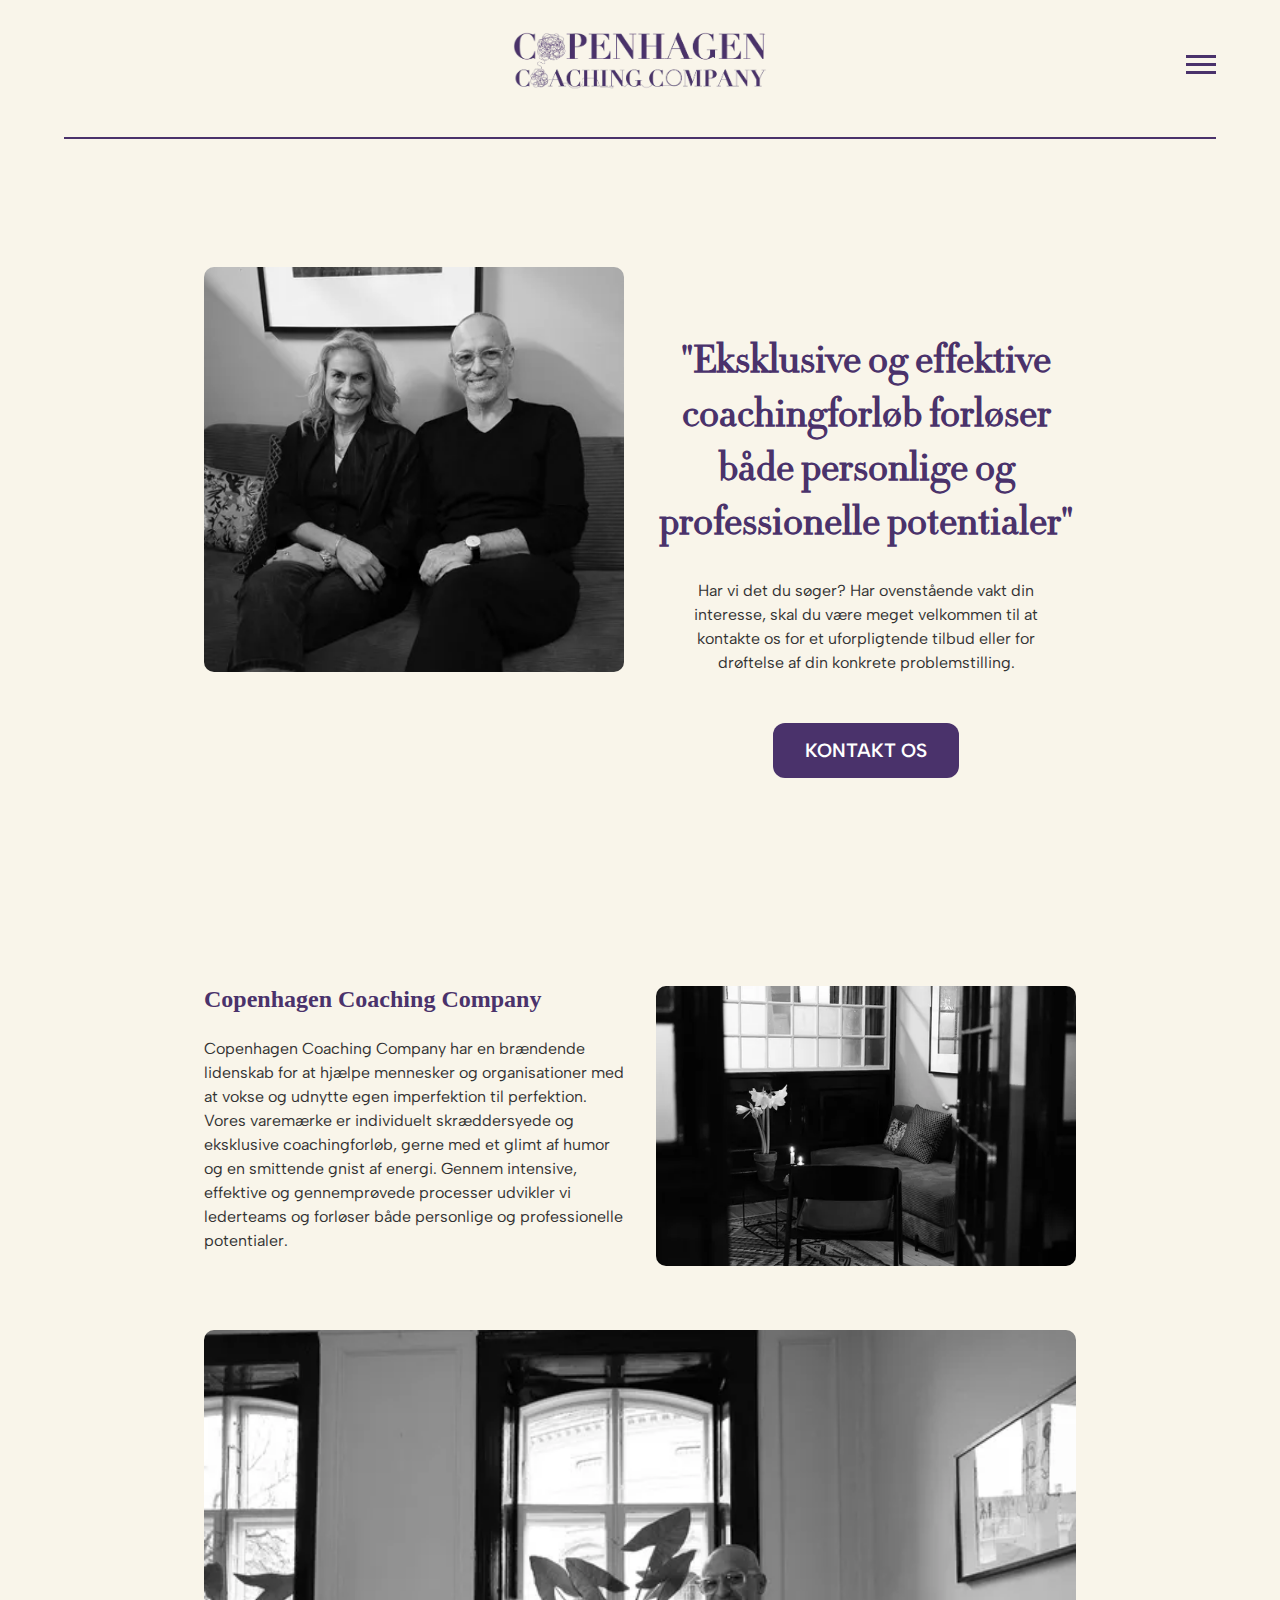
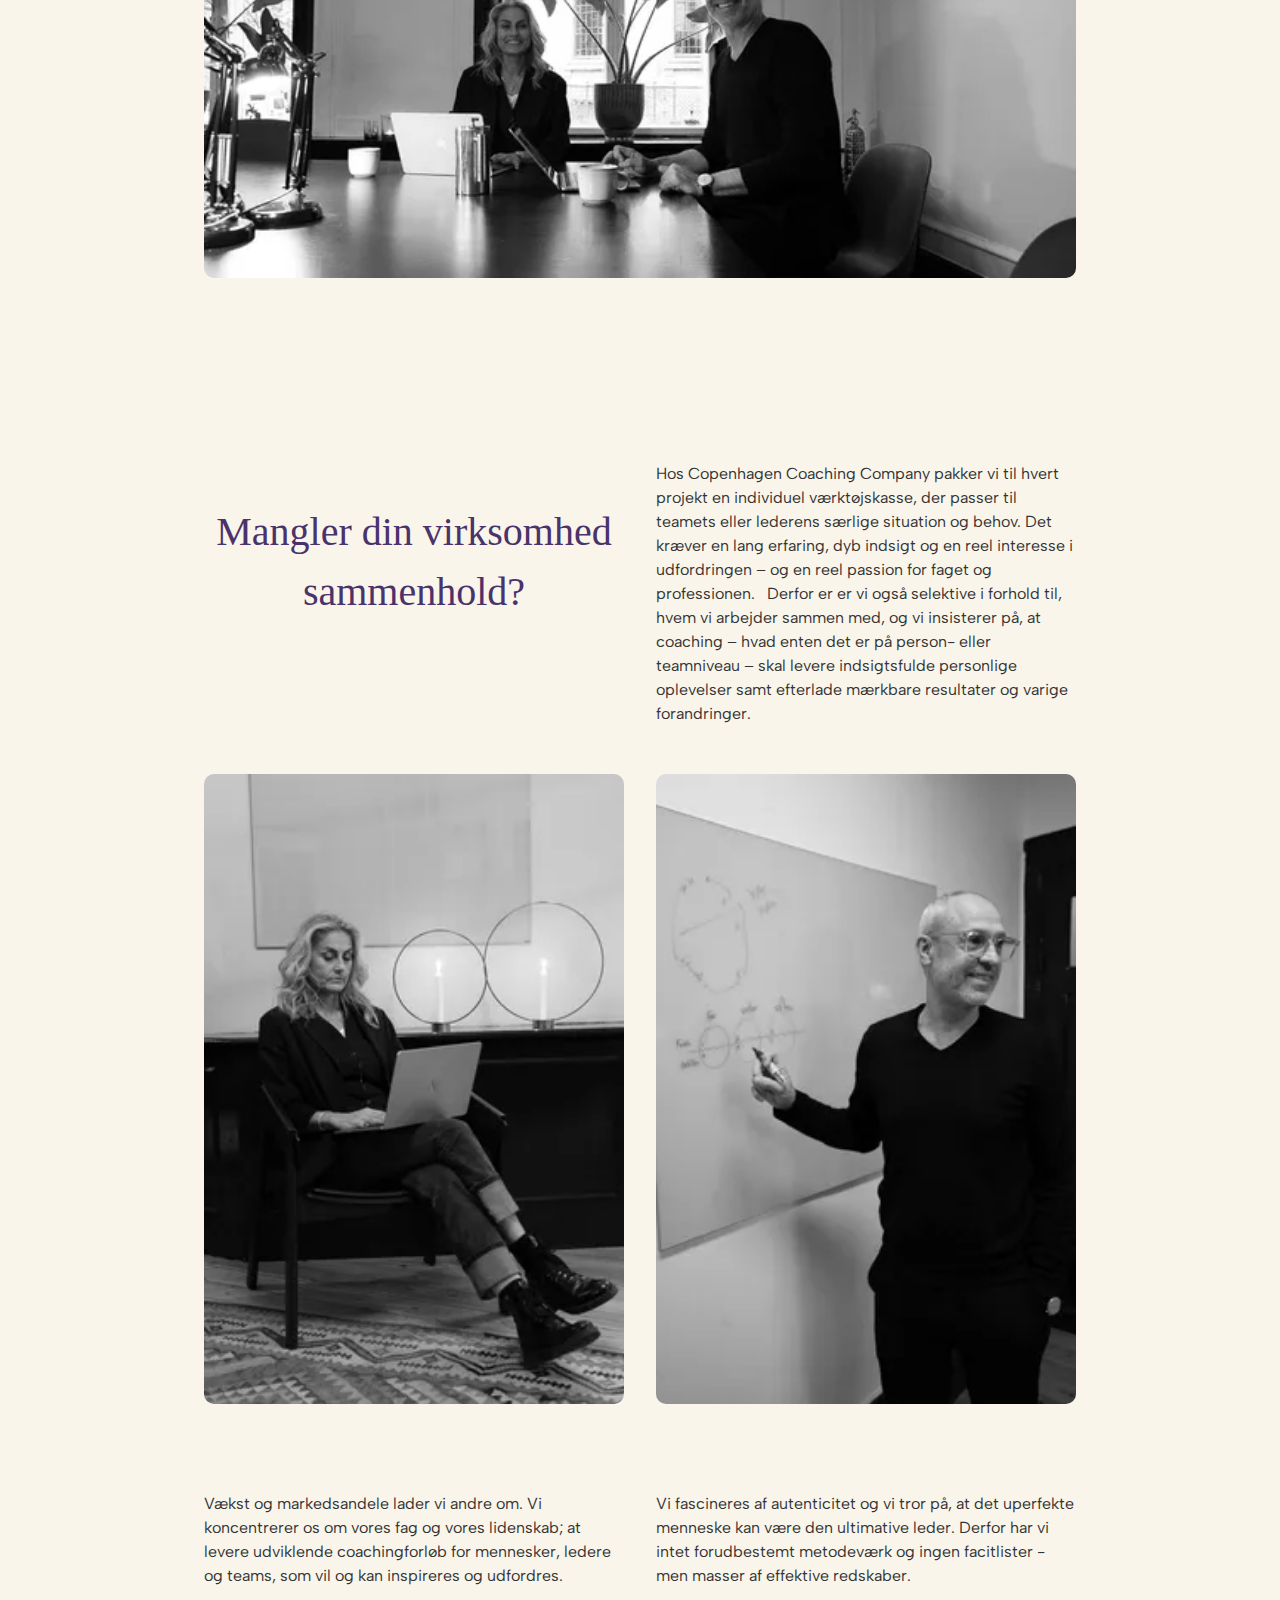
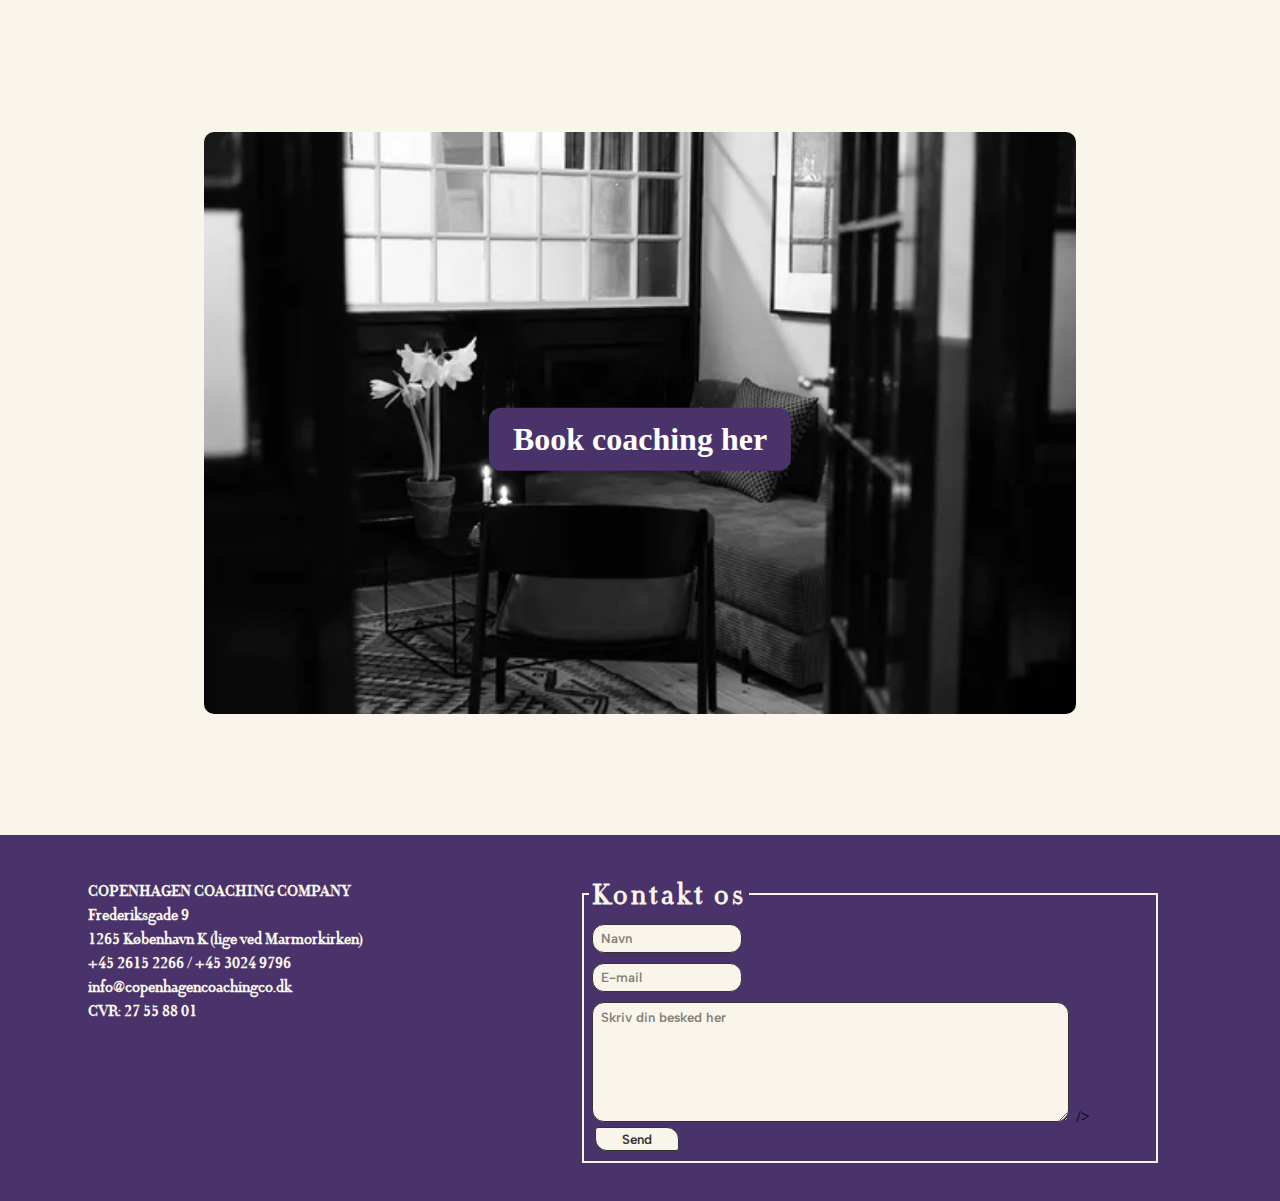
==== commit 94eff0a4: "aspect ratios" ====
--- a/index.html
+++ b/index.html
@@ -49,6 +49,7 @@
           <img
             src="billeder/fælles_1_result.webp"
             alt="Kirsten Cleeman og Rene Bach"
+            class="aspect_1-1"
           />
         </div>
 
@@ -80,13 +81,18 @@
           </p>
         </div>
         <div>
-          <img src="billeder/lokale_1_result.webp" alt="Lokale" />
+          <img
+            src="billeder/lokale_1_result.webp"
+            alt="Lokale"
+            class="aspect_3-2"
+          />
         </div>
 
         <div class="img_pad span_2c">
           <img
             src="billeder/fælles_2_result.webp"
             alt="Kirsten Cleeman og Rene Bach ved et bord"
+            class="aspect_s2"
           />
         </div>
       </section>
@@ -107,10 +113,18 @@
           </p>
         </div>
         <div class="img_pad img_left">
-          <img src="billeder/kirsten_4_result.webp" alt="Kirsten på computer" />
+          <img
+            src="billeder/kirsten_4_result.webp"
+            alt="Kirsten på computer"
+            class="aspect_2-3"
+          />
         </div>
         <div class="img_pad img_right">
-          <img src="billeder/Rene_6_result.webp" alt="Rene pejer på en tavle" />
+          <img
+            src="billeder/Rene_6_result.webp"
+            alt="Rene pejer på en tavle"
+            class="aspect_2-3"
+          />
         </div>
 
         <p>
@@ -126,7 +140,11 @@
       </section>
 
       <div class="image-container img_pad">
-        <img src="billeder/lokale_1_result.webp" alt="Flot lokale" />
+        <img
+          src="billeder/lokale_1_result.webp"
+          alt="Flot lokale"
+          class="aspect_3-2"
+        />
         <a href="kontakt.html" class="button2">Book coaching her</a>
       </div>
     </main>
--- a/css/mutual_styles.css
+++ b/css/mutual_styles.css
@@ -364,6 +364,27 @@
   height: 60px;
   aspect-ratio: 253.39/60;
 }
+/*---------- ASPECT RATIO ----------*/
+
+.aspect_1-1 {
+  aspect-ratio: 385/371;
+}
+
+.aspect_2-3 {
+  aspect-ratio: 2/3;
+}
+
+.aspect_3-2 {
+  aspect-ratio: 3/2;
+}
+
+.aspect_s1 {
+  aspect-ratio: 535 /371;
+}
+
+.aspect_s2 {
+  aspect-ratio: 590/371;
+}
 
 /*---------- FARVER ----------*/
 
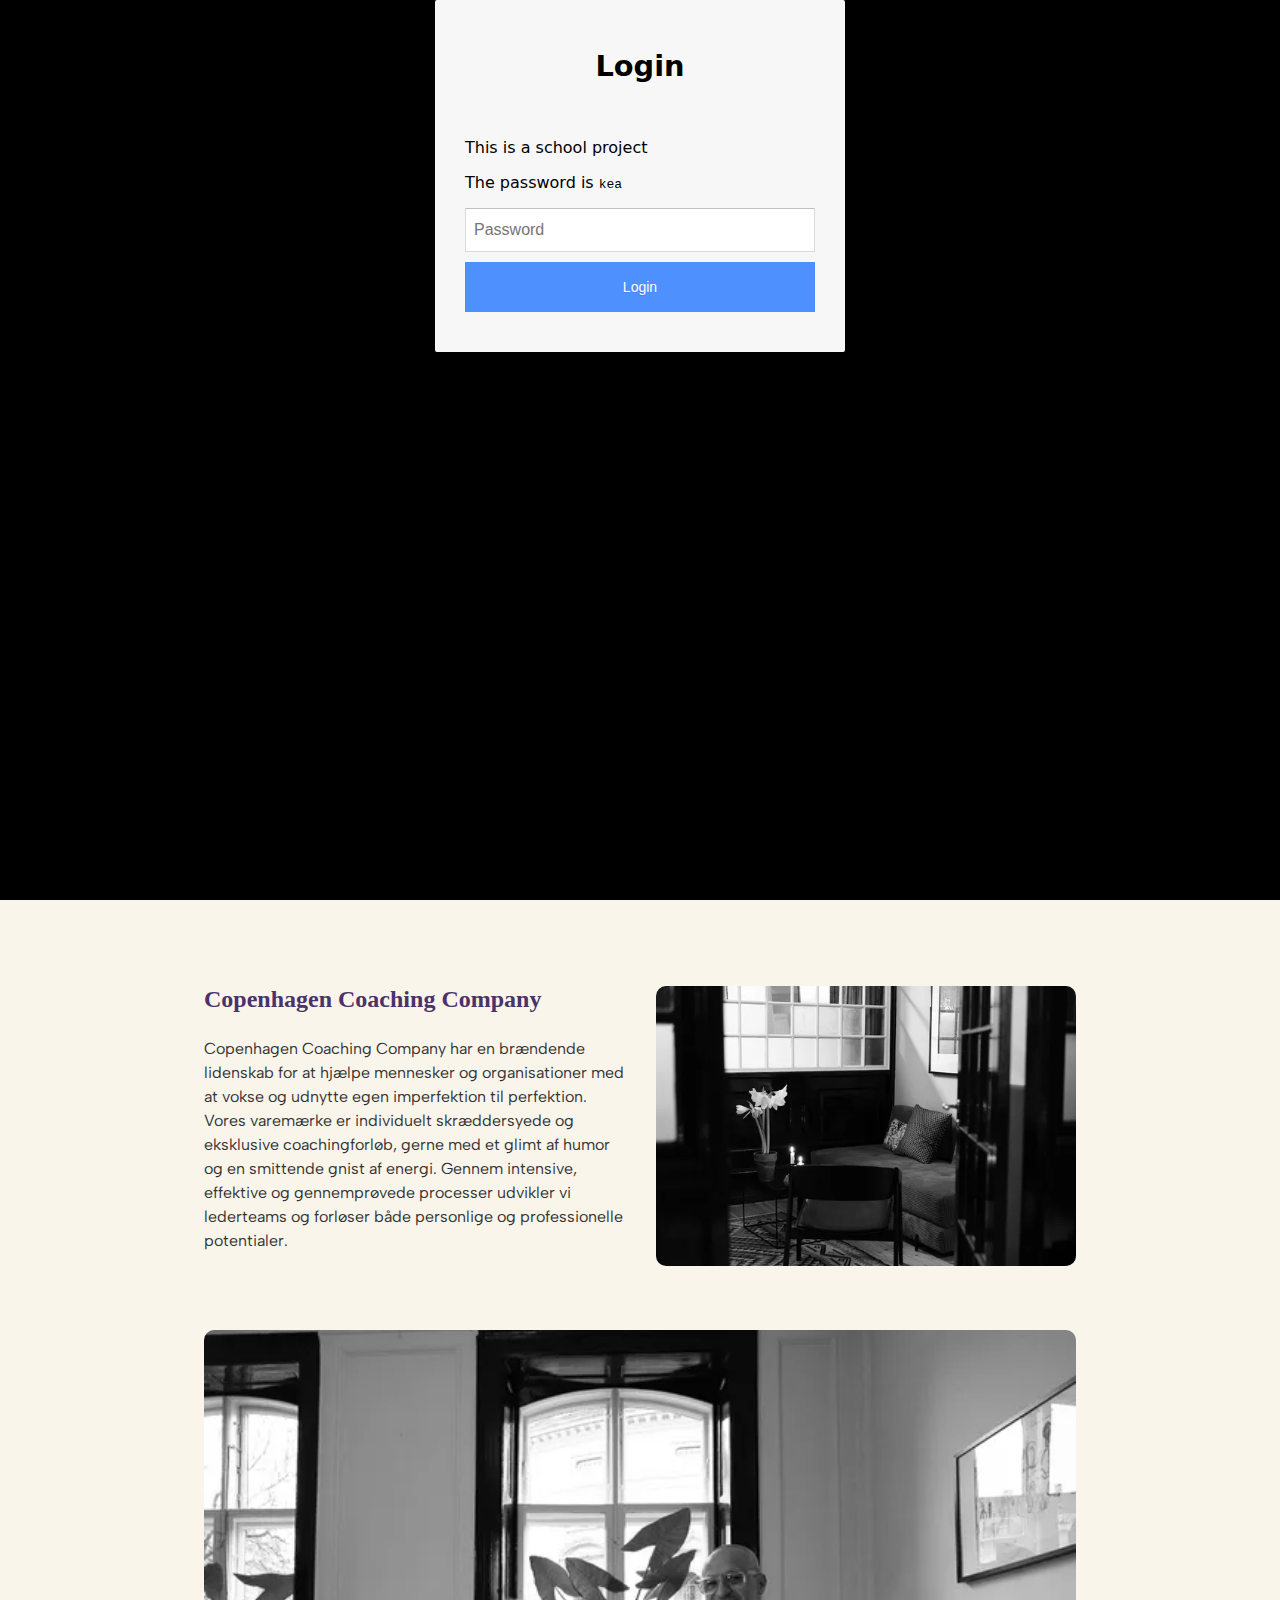
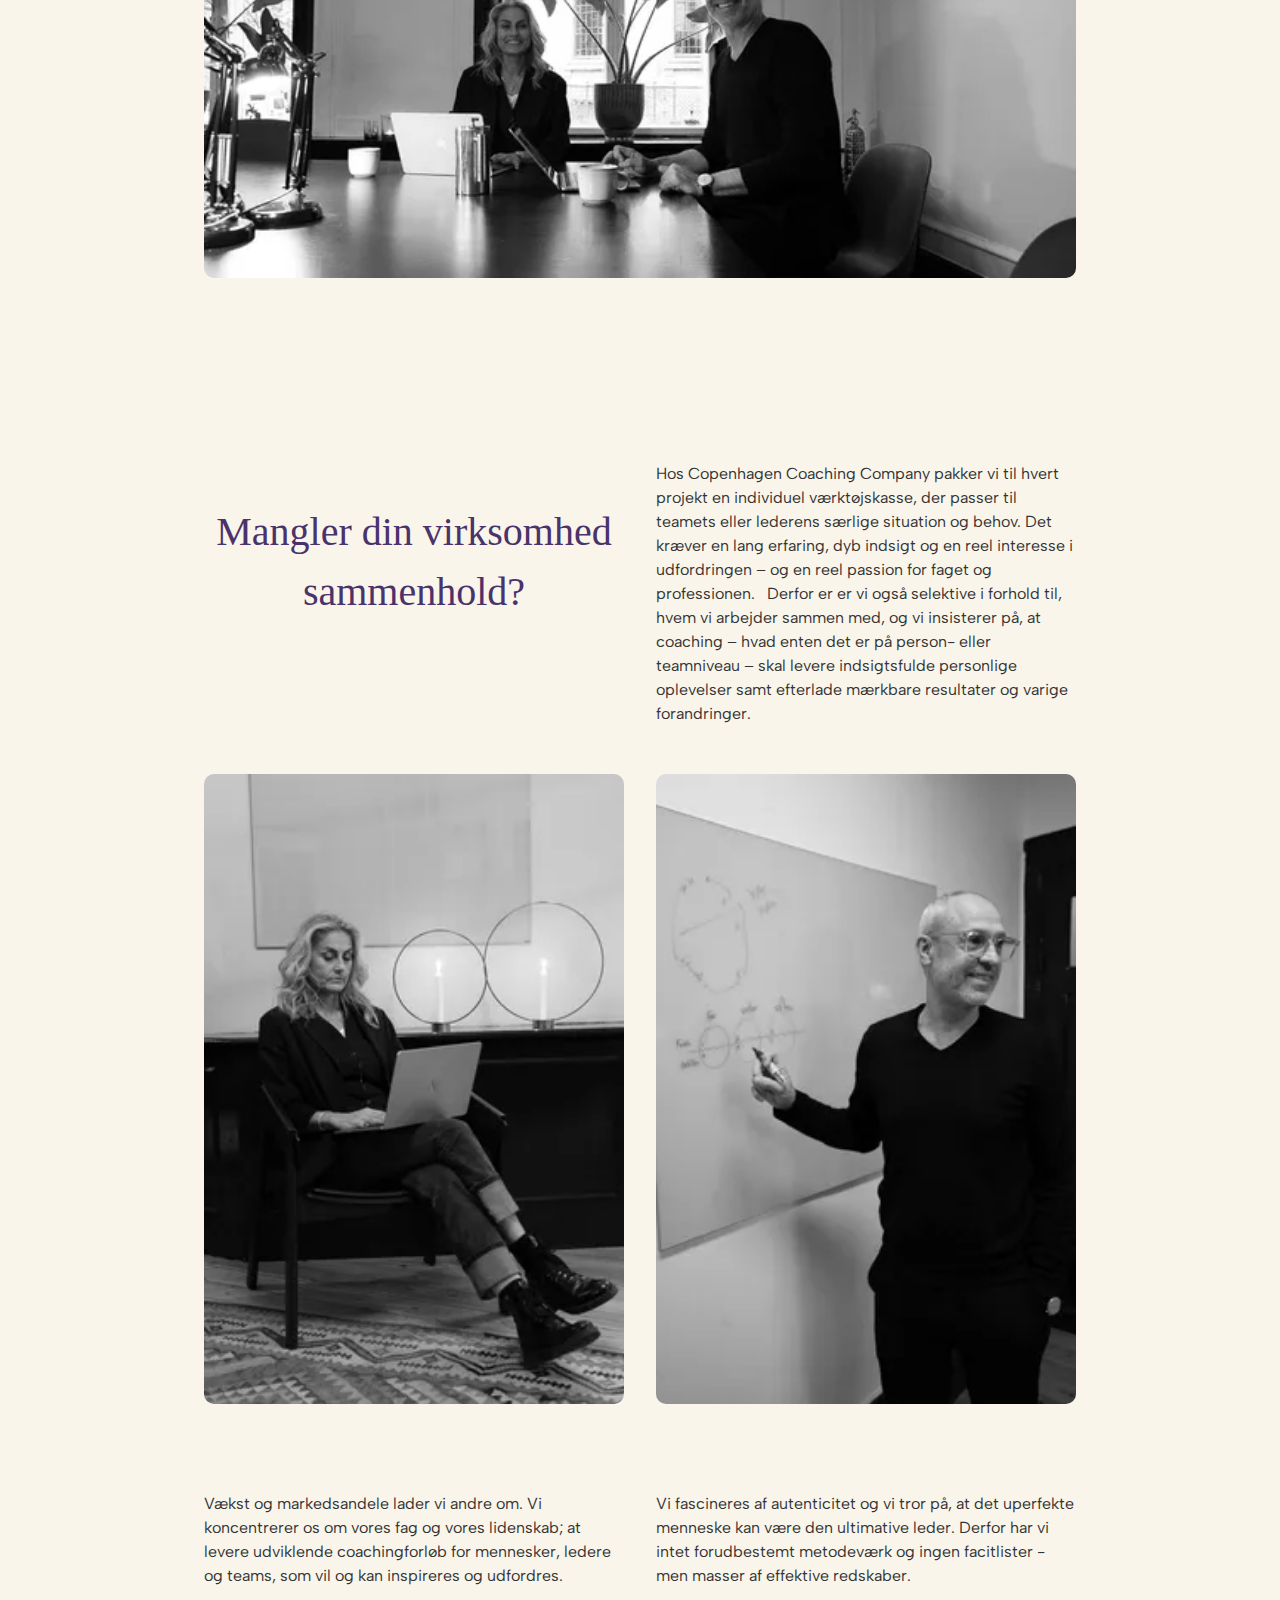
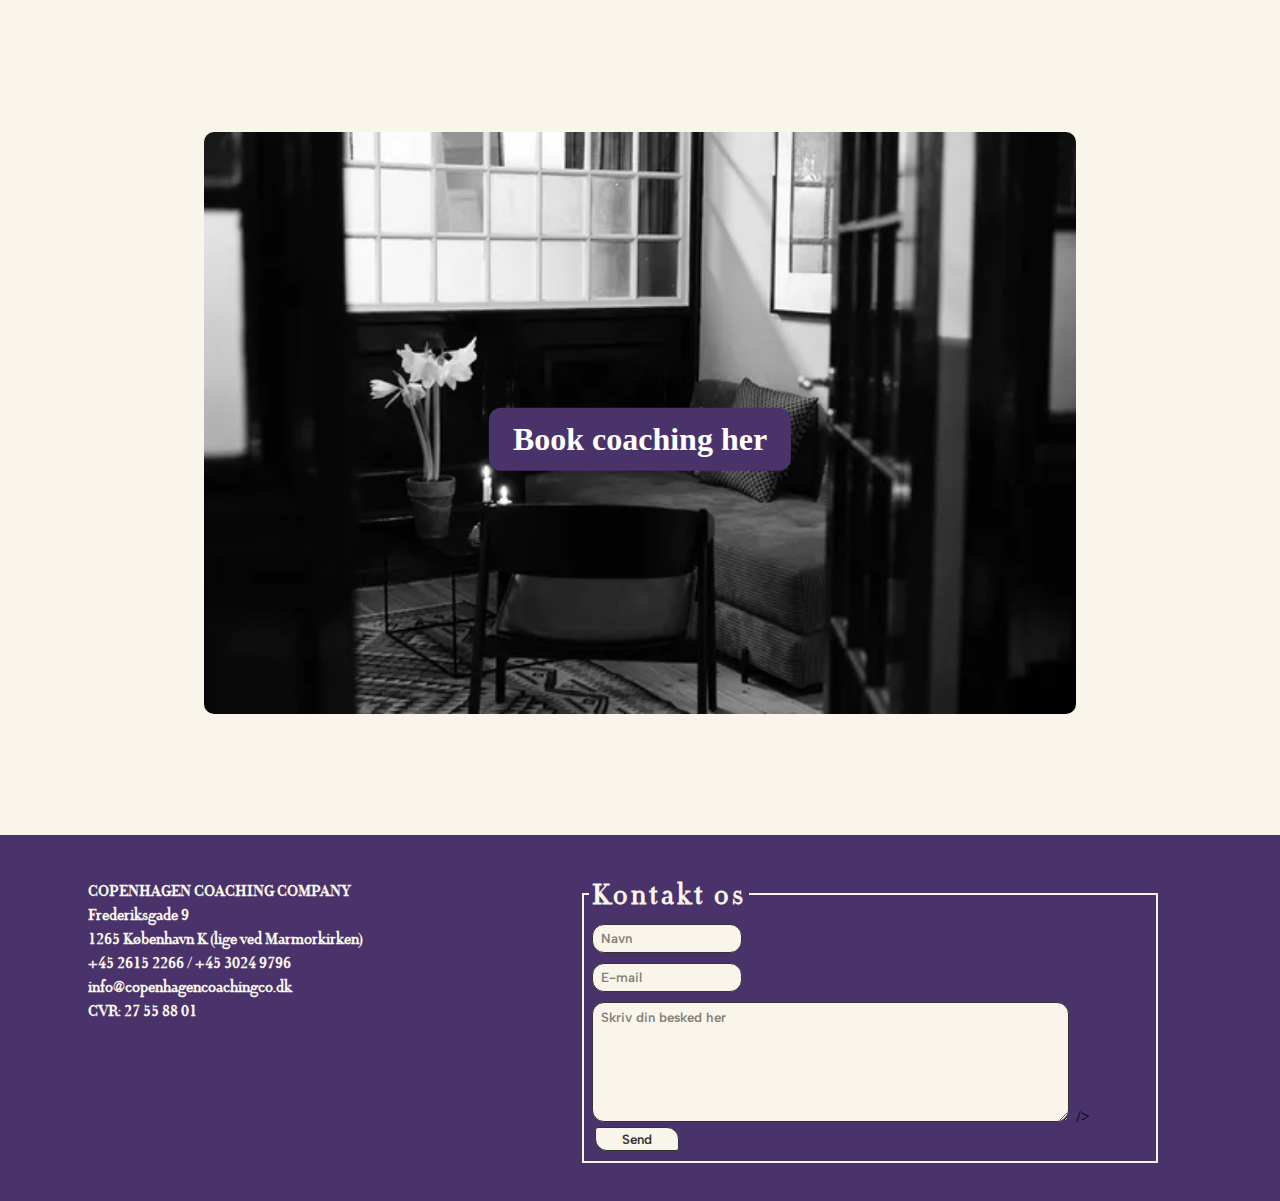
==== commit 8e9d98a4: "login javascript" ====
--- a/index.html
+++ b/index.html
@@ -88,7 +88,7 @@
           />
         </div>
 
-        <div class="img_pad span_2c">
+        <div class="span_2c">
           <img
             src="billeder/fælles_2_result.webp"
             alt="Kirsten Cleeman og Rene Bach ved et bord"
@@ -112,20 +112,18 @@
             forandringer.
           </p>
         </div>
-        <div class="img_pad img_left">
-          <img
-            src="billeder/kirsten_4_result.webp"
-            alt="Kirsten på computer"
-            class="aspect_2-3"
-          />
-        </div>
-        <div class="img_pad img_right">
-          <img
-            src="billeder/Rene_6_result.webp"
-            alt="Rene pejer på en tavle"
-            class="aspect_2-3"
-          />
-        </div>
+
+        <img
+          src="billeder/kirsten_4_result.webp"
+          alt="Kirsten på computer"
+          class="aspect_2-3"
+        />
+
+        <img
+          src="billeder/Rene_6_result.webp"
+          alt="Rene pejer på en tavle"
+          class="aspect_2-3"
+        />
 
         <p>
           Vækst og markedsandele lader vi andre om. Vi koncentrerer os om vores
@@ -139,7 +137,7 @@
         </p>
       </section>
 
-      <div class="image-container img_pad">
+      <div class="image-container">
         <img
           src="billeder/lokale_1_result.webp"
           alt="Flot lokale"
@@ -197,5 +195,6 @@
       </form>
     </footer>
     <script src="js/menu.js"></script>
+    <script src="js/login.js"></script>
   </body>
 </html>
--- a/css/forside.css
+++ b/css/forside.css
@@ -207,12 +207,4 @@
   .hide_desktop {
     display: none;
   }
-
-  .img_left {
-    padding-right: 0;
-  }
-
-  .img_right {
-    padding-left: 0;
-  }
-}
+}
